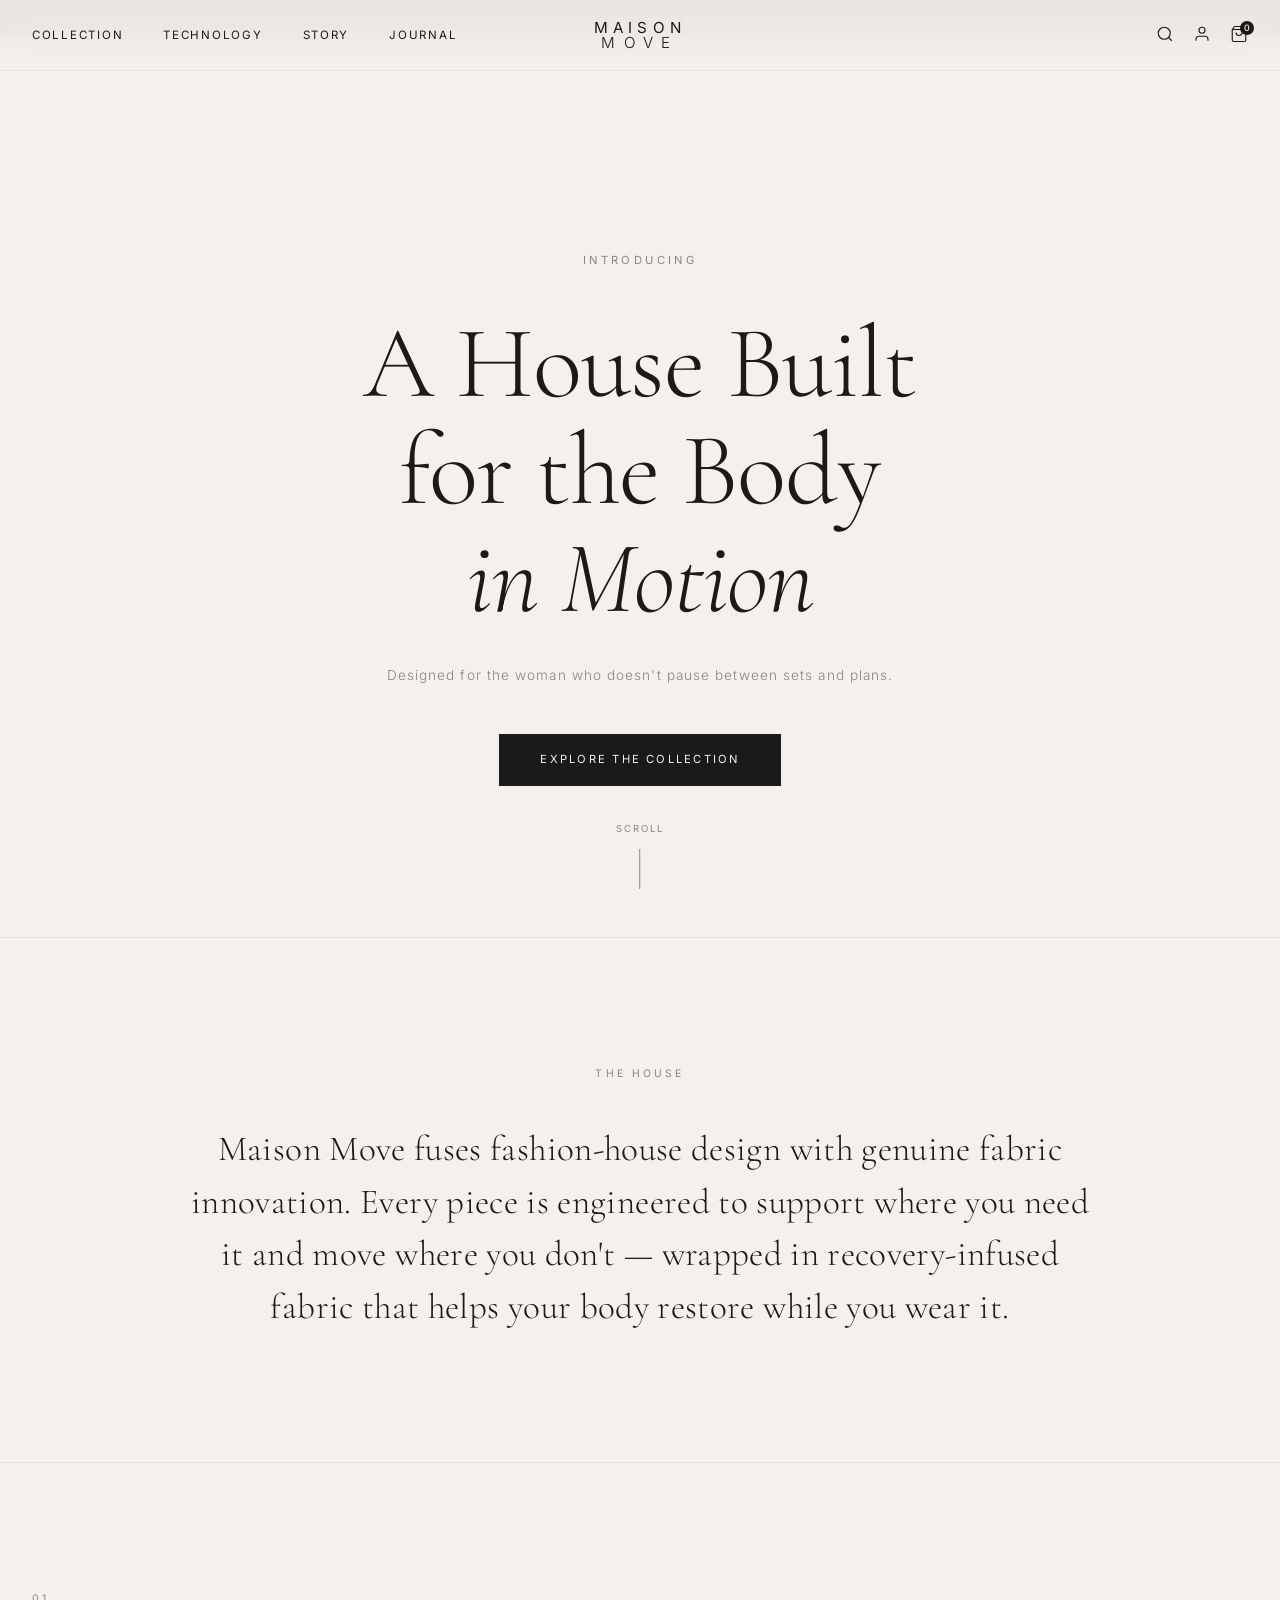
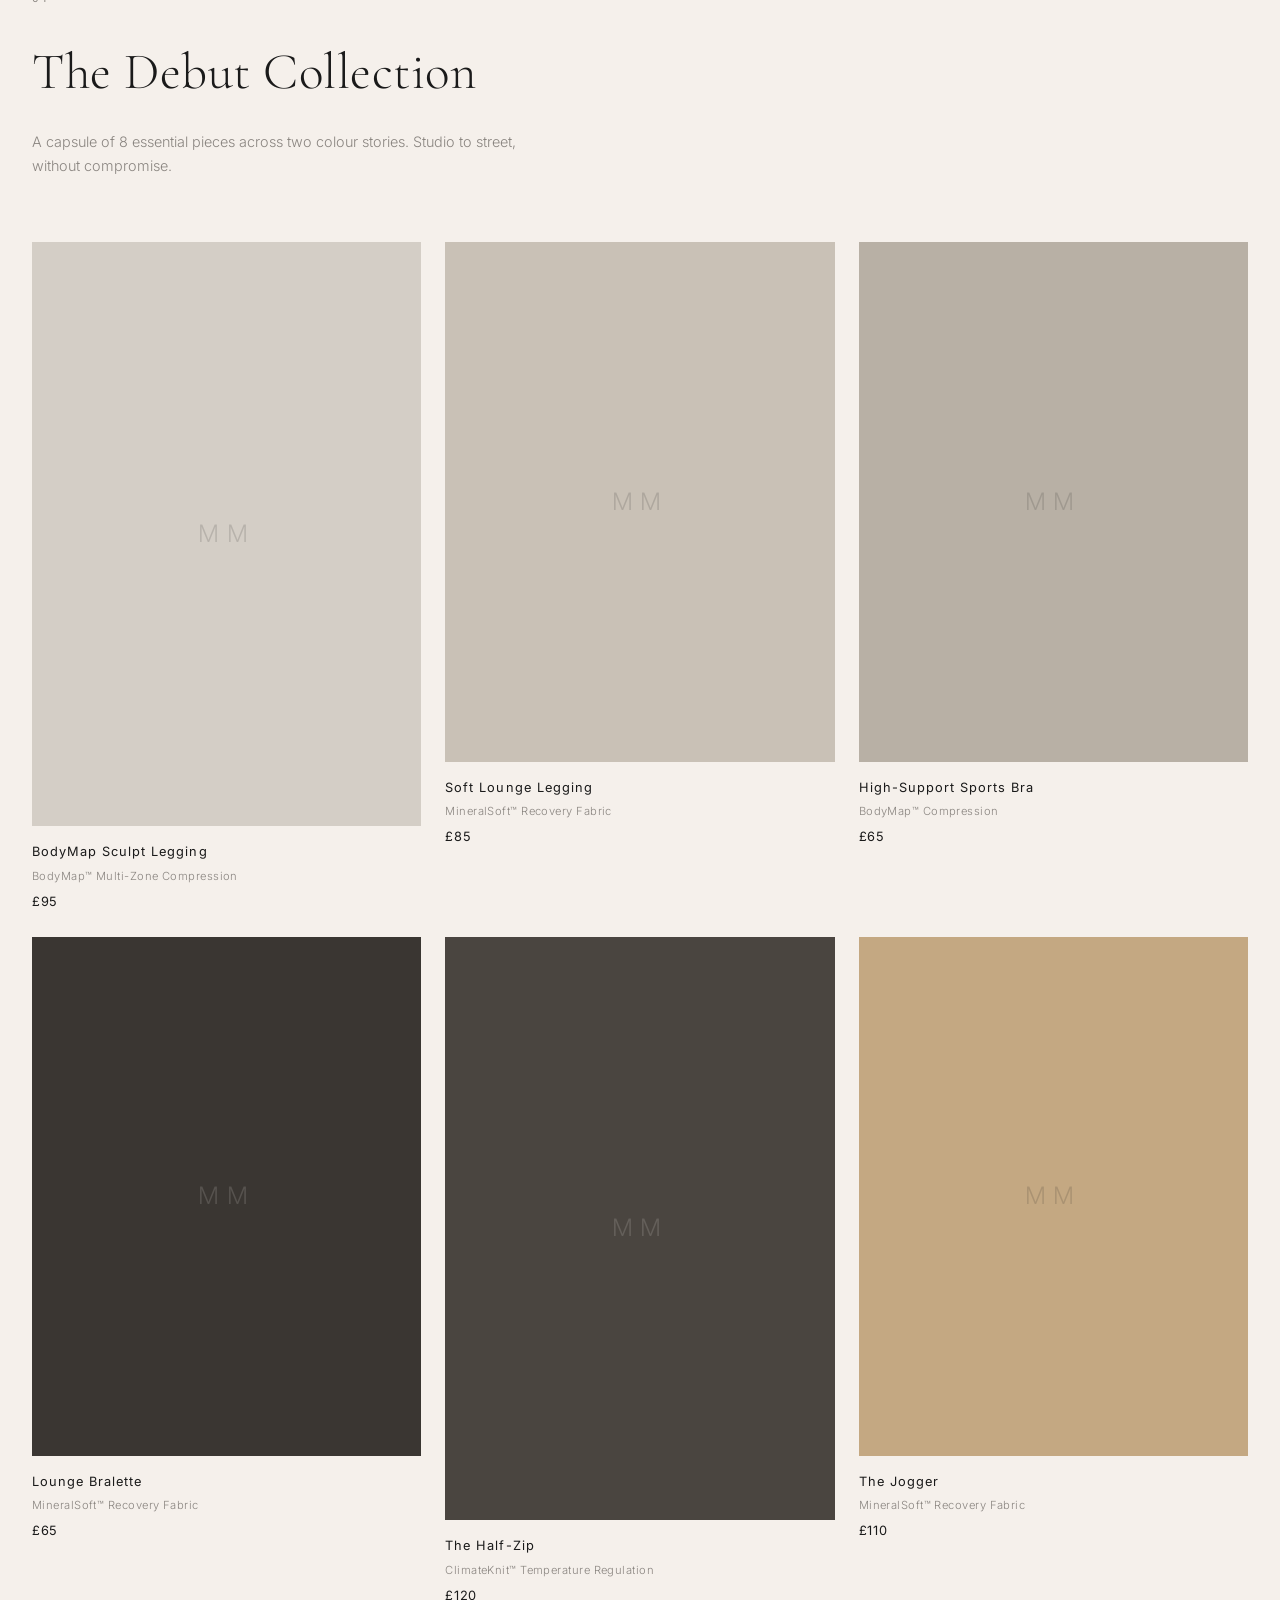
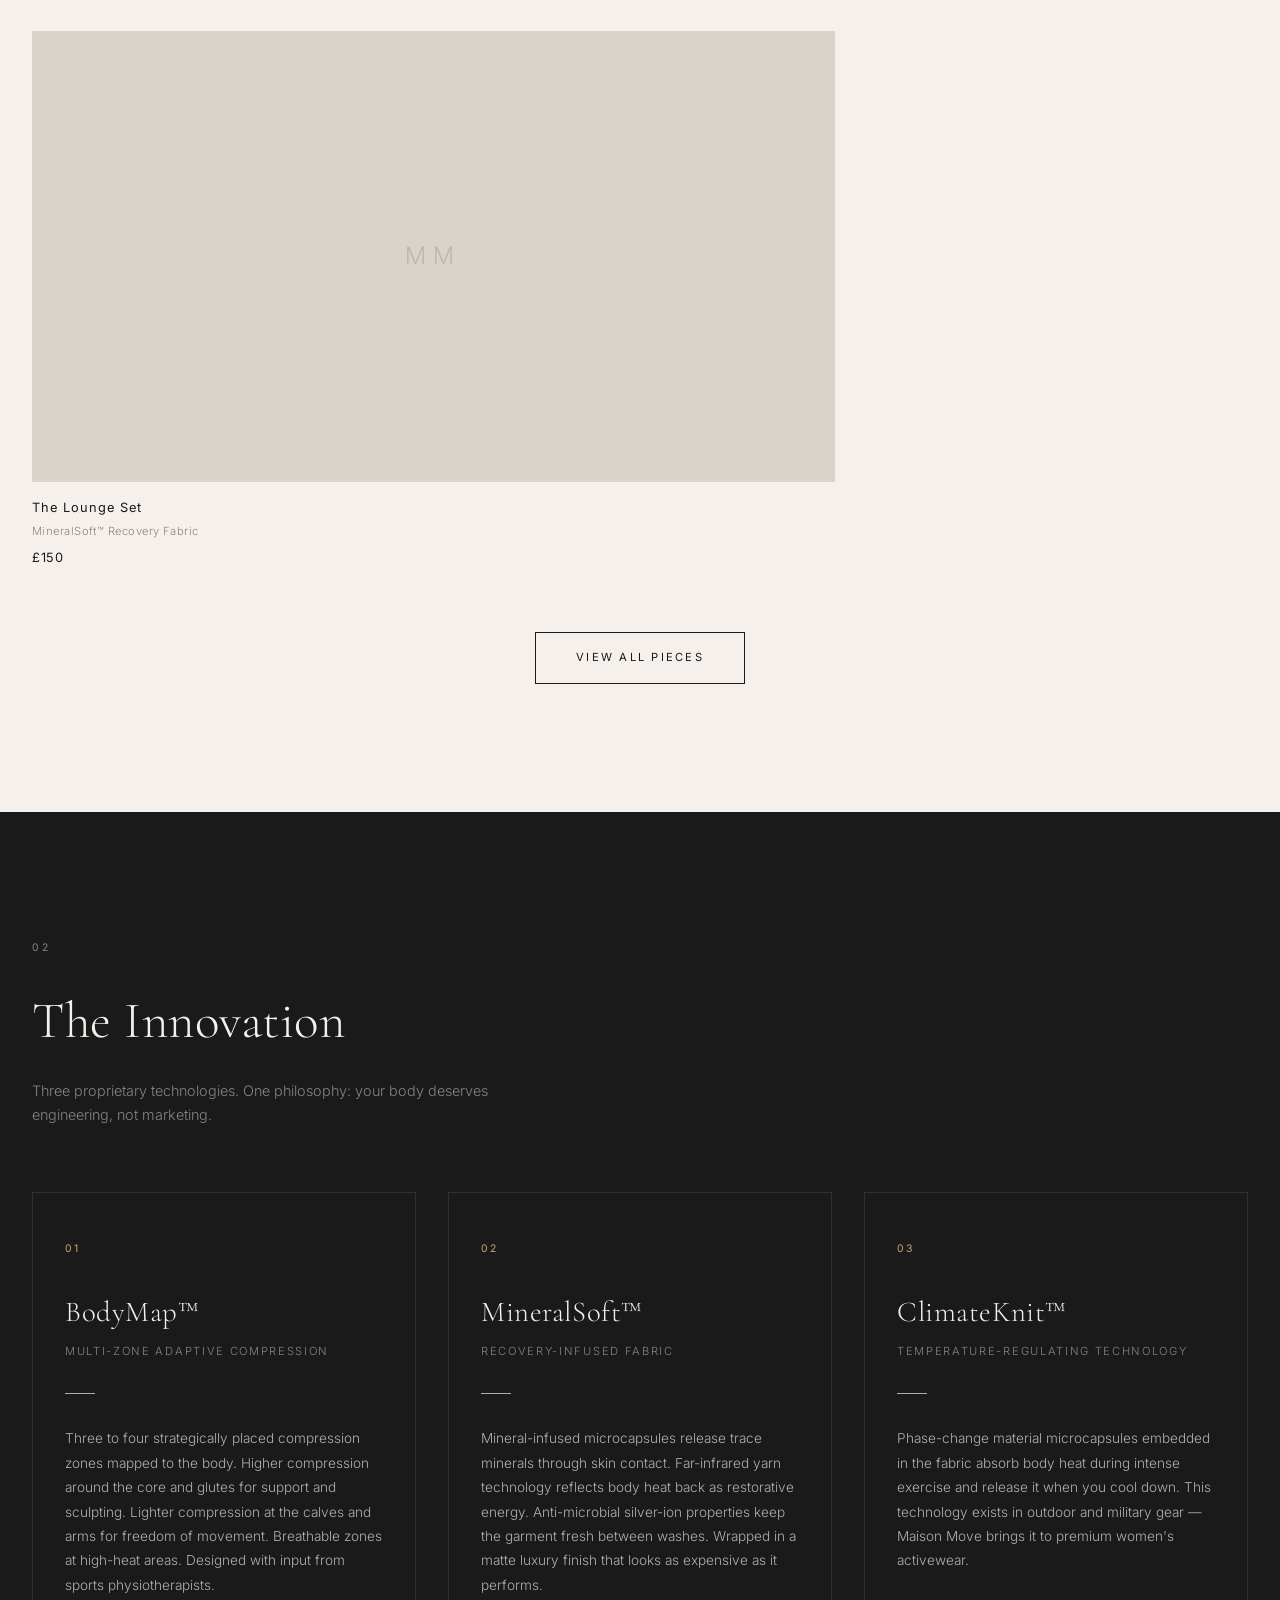
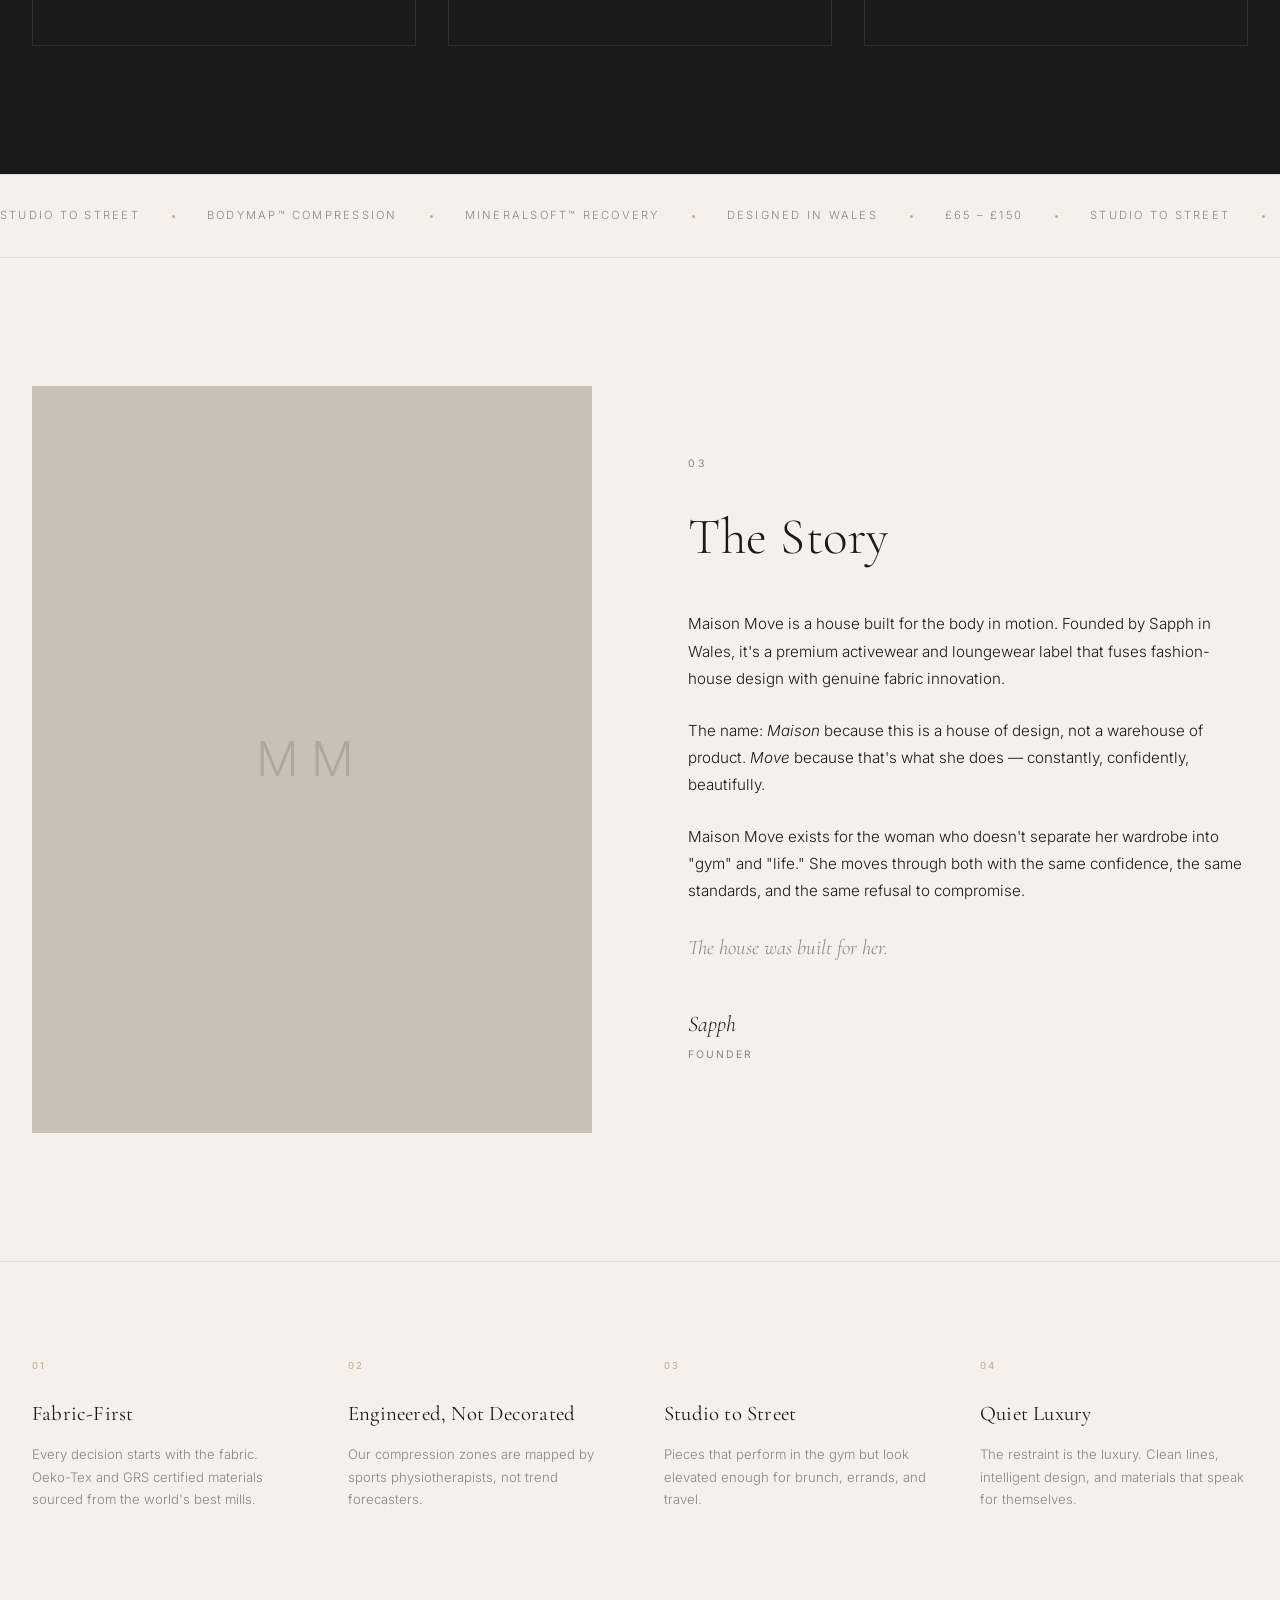
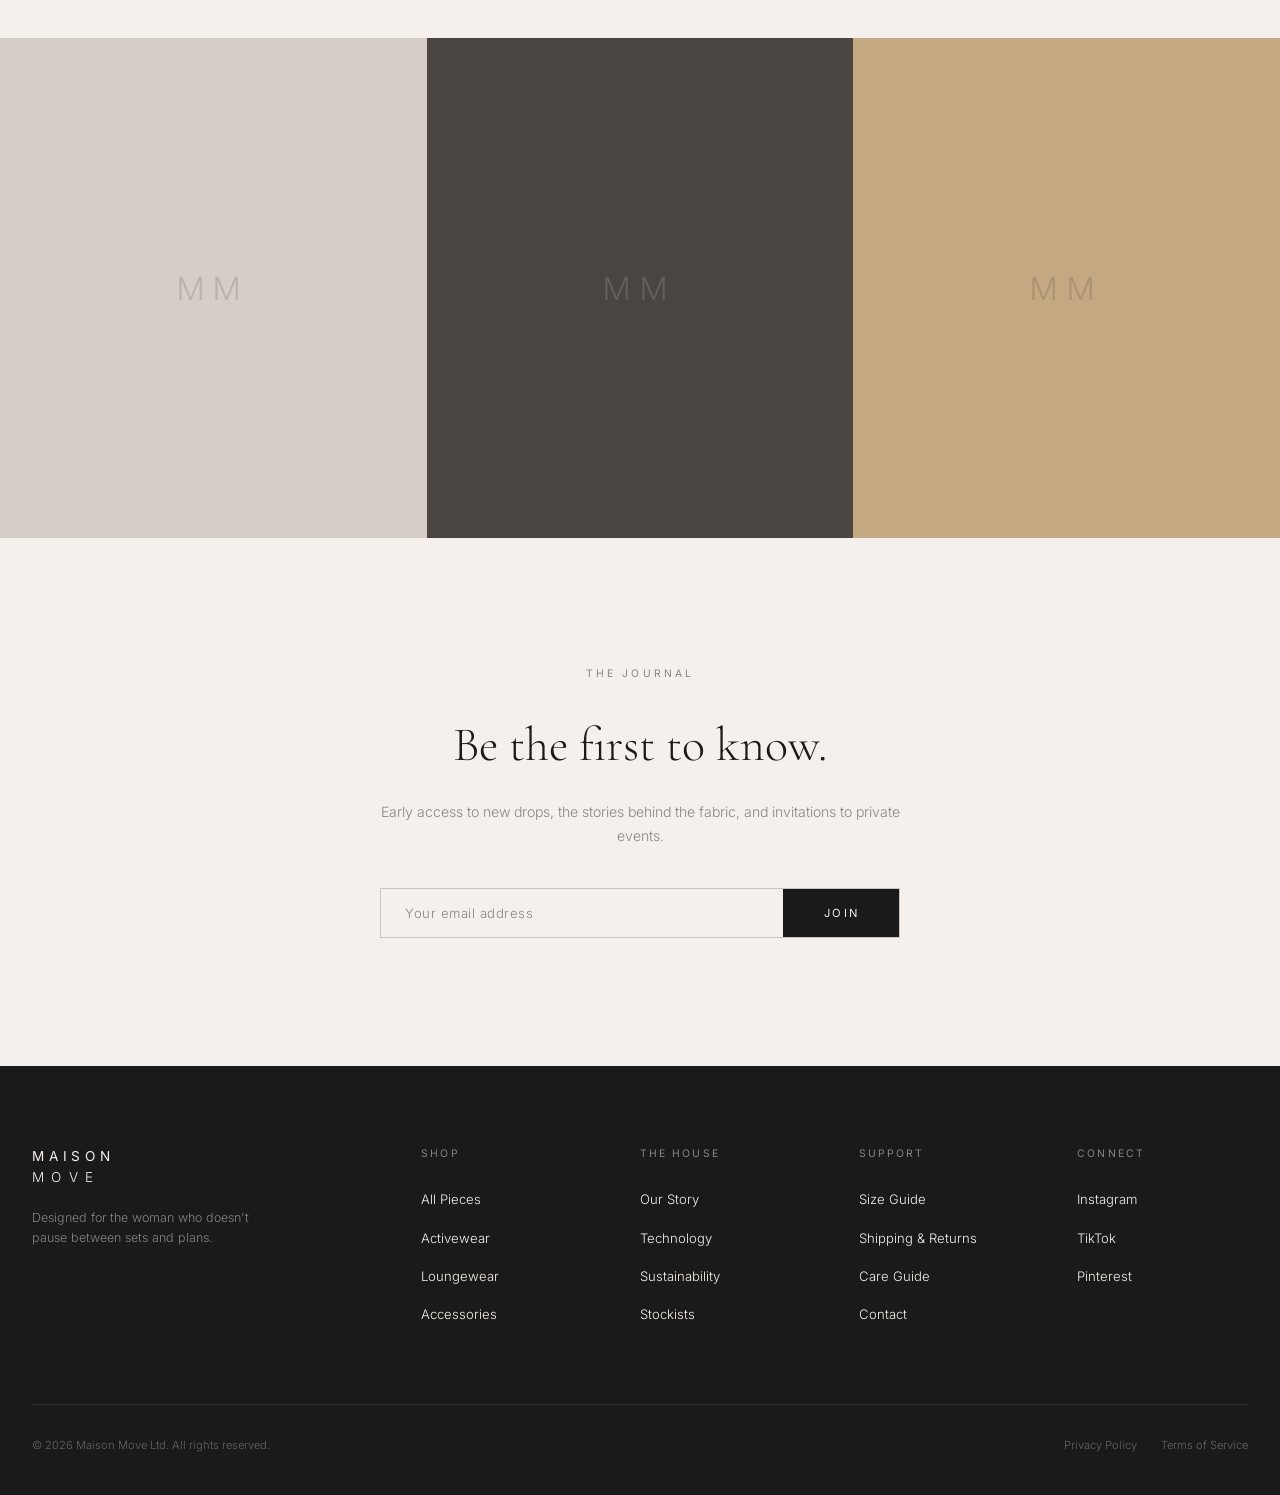
==== index.html @ c784c2b6 "Initial commit — Maison Move brand website Premium activewear brand site with old Céline aesthetic, " ====
<!DOCTYPE html>
<html lang="en">
<head>
  <meta charset="UTF-8">
  <meta name="viewport" content="width=device-width, initial-scale=1.0">
  <title>MAISON MOVE — A House Built for the Body in Motion</title>
  <meta name="description" content="Premium activewear and loungewear fusing fashion-house design with fabric innovation. BodyMap compression. MineralSoft recovery. Designed for the woman who doesn't pause between sets and plans.">
  <link rel="preconnect" href="https://fonts.googleapis.com">
  <link rel="preconnect" href="https://fonts.gstatic.com" crossorigin>
  <link href="https://fonts.googleapis.com/css2?family=Cormorant+Garamond:ital,wght@0,300;0,400;0,500;0,600;1,300;1,400&family=Inter:wght@300;400;500&display=swap" rel="stylesheet">
  <link rel="stylesheet" href="styles.css">
</head>
<body>

  <!-- Announcement Bar -->
  <div class="announcement-bar">
    <p>Complimentary shipping on orders over &pound;100</p>
  </div>

  <!-- Navigation -->
  <nav class="nav">
    <div class="nav-inner">
      <button class="nav-toggle" aria-label="Menu">
        <span></span>
        <span></span>
      </button>
      <a href="/" class="nav-logo">
        <span class="logo-maison">MAISON</span>
        <span class="logo-move">MOVE</span>
      </a>
      <div class="nav-links">
        <a href="#collection">Collection</a>
        <a href="#technology">Technology</a>
        <a href="#story">Story</a>
        <a href="#journal">Journal</a>
      </div>
      <div class="nav-actions">
        <button class="nav-action" aria-label="Search">
          <svg width="18" height="18" viewBox="0 0 24 24" fill="none" stroke="currentColor" stroke-width="1.5">
            <circle cx="11" cy="11" r="8"/><path d="m21 21-4.35-4.35"/>
          </svg>
        </button>
        <button class="nav-action" aria-label="Account">
          <svg width="18" height="18" viewBox="0 0 24 24" fill="none" stroke="currentColor" stroke-width="1.5">
            <path d="M20 21v-2a4 4 0 0 0-4-4H8a4 4 0 0 0-4 4v2"/><circle cx="12" cy="7" r="4"/>
          </svg>
        </button>
        <button class="nav-action cart-action" aria-label="Cart">
          <svg width="18" height="18" viewBox="0 0 24 24" fill="none" stroke="currentColor" stroke-width="1.5">
            <path d="M6 2 3 6v14a2 2 0 0 0 2 2h14a2 2 0 0 0 2-2V6l-3-4Z"/><path d="M3 6h18"/><path d="M16 10a4 4 0 0 1-8 0"/>
          </svg>
          <span class="cart-count">0</span>
        </button>
      </div>
    </div>
  </nav>

  <!-- Mobile Menu -->
  <div class="mobile-menu">
    <div class="mobile-menu-inner">
      <a href="#collection">Collection</a>
      <a href="#technology">Technology</a>
      <a href="#story">Story</a>
      <a href="#journal">Journal</a>
    </div>
  </div>

  <!-- Hero -->
  <section class="hero">
    <div class="hero-content">
      <div class="hero-eyebrow">Introducing</div>
      <h1 class="hero-title">
        <span>A House Built</span>
        <span>for the Body</span>
        <span><em>in Motion</em></span>
      </h1>
      <p class="hero-subtitle">Designed for the woman who doesn't pause between sets and plans.</p>
      <a href="#collection" class="btn btn-primary">Explore the Collection</a>
    </div>
    <div class="hero-scroll-indicator">
      <span>Scroll</span>
      <div class="scroll-line"></div>
    </div>
  </section>

  <!-- Brand Statement -->
  <section class="brand-statement">
    <div class="container">
      <div class="brand-statement-inner">
        <div class="brand-statement-label">The House</div>
        <p class="brand-statement-text">
          Maison Move fuses fashion-house design with genuine fabric innovation.
          Every piece is engineered to support where you need it and move where you don't &mdash;
          wrapped in recovery-infused fabric that helps your body restore while you wear it.
        </p>
      </div>
    </div>
  </section>

  <!-- Collection Grid -->
  <section class="collection" id="collection">
    <div class="container">
      <div class="section-header">
        <span class="section-label">01</span>
        <h2 class="section-title">The Debut Collection</h2>
        <p class="section-description">A capsule of 8 essential pieces across two colour stories. Studio to street, without compromise.</p>
      </div>
      <div class="collection-grid">
        <div class="collection-item collection-item-tall">
          <div class="collection-image" style="background-color: #d4cec6;">
            <div class="collection-placeholder">
              <span class="placeholder-mm">MM</span>
            </div>
          </div>
          <div class="collection-info">
            <h3>BodyMap Sculpt Legging</h3>
            <p class="collection-tech">BodyMap&trade; Multi-Zone Compression</p>
            <p class="collection-price">&pound;95</p>
          </div>
        </div>
        <div class="collection-item">
          <div class="collection-image" style="background-color: #c9c1b6;">
            <div class="collection-placeholder">
              <span class="placeholder-mm">MM</span>
            </div>
          </div>
          <div class="collection-info">
            <h3>Soft Lounge Legging</h3>
            <p class="collection-tech">MineralSoft&trade; Recovery Fabric</p>
            <p class="collection-price">&pound;85</p>
          </div>
        </div>
        <div class="collection-item">
          <div class="collection-image" style="background-color: #b8b0a5;">
            <div class="collection-placeholder">
              <span class="placeholder-mm">MM</span>
            </div>
          </div>
          <div class="collection-info">
            <h3>High-Support Sports Bra</h3>
            <p class="collection-tech">BodyMap&trade; Compression</p>
            <p class="collection-price">&pound;65</p>
          </div>
        </div>
        <div class="collection-item">
          <div class="collection-image" style="background-color: #3a3632;">
            <div class="collection-placeholder placeholder-light">
              <span class="placeholder-mm">MM</span>
            </div>
          </div>
          <div class="collection-info">
            <h3>Lounge Bralette</h3>
            <p class="collection-tech">MineralSoft&trade; Recovery Fabric</p>
            <p class="collection-price">&pound;65</p>
          </div>
        </div>
        <div class="collection-item collection-item-tall">
          <div class="collection-image" style="background-color: #4a4540;">
            <div class="collection-placeholder placeholder-light">
              <span class="placeholder-mm">MM</span>
            </div>
          </div>
          <div class="collection-info">
            <h3>The Half-Zip</h3>
            <p class="collection-tech">ClimateKnit&trade; Temperature Regulation</p>
            <p class="collection-price">&pound;120</p>
          </div>
        </div>
        <div class="collection-item">
          <div class="collection-image" style="background-color: #c4a882;">
            <div class="collection-placeholder">
              <span class="placeholder-mm">MM</span>
            </div>
          </div>
          <div class="collection-info">
            <h3>The Jogger</h3>
            <p class="collection-tech">MineralSoft&trade; Recovery Fabric</p>
            <p class="collection-price">&pound;110</p>
          </div>
        </div>
        <div class="collection-item collection-item-wide">
          <div class="collection-image" style="background-color: #d9d3cb;">
            <div class="collection-placeholder">
              <span class="placeholder-mm">MM</span>
            </div>
          </div>
          <div class="collection-info">
            <h3>The Lounge Set</h3>
            <p class="collection-tech">MineralSoft&trade; Recovery Fabric</p>
            <p class="collection-price">&pound;150</p>
          </div>
        </div>
      </div>
      <div class="collection-cta">
        <a href="#" class="btn btn-secondary">View All Pieces</a>
      </div>
    </div>
  </section>

  <!-- Technology -->
  <section class="technology" id="technology">
    <div class="container">
      <div class="section-header">
        <span class="section-label">02</span>
        <h2 class="section-title">The Innovation</h2>
        <p class="section-description">Three proprietary technologies. One philosophy: your body deserves engineering, not marketing.</p>
      </div>
      <div class="tech-grid">
        <div class="tech-card">
          <div class="tech-number">01</div>
          <h3 class="tech-name">BodyMap&trade;</h3>
          <p class="tech-subtitle">Multi-Zone Adaptive Compression</p>
          <div class="tech-divider"></div>
          <p class="tech-description">
            Three to four strategically placed compression zones mapped to the body.
            Higher compression around the core and glutes for support and sculpting.
            Lighter compression at the calves and arms for freedom of movement.
            Breathable zones at high-heat areas. Designed with input from sports physiotherapists.
          </p>
        </div>
        <div class="tech-card">
          <div class="tech-number">02</div>
          <h3 class="tech-name">MineralSoft&trade;</h3>
          <p class="tech-subtitle">Recovery-Infused Fabric</p>
          <div class="tech-divider"></div>
          <p class="tech-description">
            Mineral-infused microcapsules release trace minerals through skin contact.
            Far-infrared yarn technology reflects body heat back as restorative energy.
            Anti-microbial silver-ion properties keep the garment fresh between washes.
            Wrapped in a matte luxury finish that looks as expensive as it performs.
          </p>
        </div>
        <div class="tech-card">
          <div class="tech-number">03</div>
          <h3 class="tech-name">ClimateKnit&trade;</h3>
          <p class="tech-subtitle">Temperature-Regulating Technology</p>
          <div class="tech-divider"></div>
          <p class="tech-description">
            Phase-change material microcapsules embedded in the fabric absorb body heat
            during intense exercise and release it when you cool down. This technology
            exists in outdoor and military gear &mdash; Maison Move brings it to premium
            women's activewear.
          </p>
        </div>
      </div>
    </div>
  </section>

  <!-- Marquee -->
  <section class="marquee-section">
    <div class="marquee">
      <div class="marquee-track">
        <span>Studio to Street</span>
        <span class="marquee-dot"></span>
        <span>BodyMap&trade; Compression</span>
        <span class="marquee-dot"></span>
        <span>MineralSoft&trade; Recovery</span>
        <span class="marquee-dot"></span>
        <span>Designed in Wales</span>
        <span class="marquee-dot"></span>
        <span>&pound;65 &ndash; &pound;150</span>
        <span class="marquee-dot"></span>
        <span>Studio to Street</span>
        <span class="marquee-dot"></span>
        <span>BodyMap&trade; Compression</span>
        <span class="marquee-dot"></span>
        <span>MineralSoft&trade; Recovery</span>
        <span class="marquee-dot"></span>
        <span>Designed in Wales</span>
        <span class="marquee-dot"></span>
        <span>&pound;65 &ndash; &pound;150</span>
        <span class="marquee-dot"></span>
      </div>
    </div>
  </section>

  <!-- Story -->
  <section class="story" id="story">
    <div class="container">
      <div class="story-grid">
        <div class="story-image-col">
          <div class="story-image" style="background-color: #c9c1b6;">
            <div class="collection-placeholder">
              <span class="placeholder-mm" style="font-size: 3rem;">MM</span>
            </div>
          </div>
        </div>
        <div class="story-content-col">
          <span class="section-label">03</span>
          <h2 class="section-title">The Story</h2>
          <div class="story-text">
            <p>
              Maison Move is a house built for the body in motion. Founded by Sapph in Wales,
              it's a premium activewear and loungewear label that fuses fashion-house design
              with genuine fabric innovation.
            </p>
            <p>
              The name: <em>Maison</em> because this is a house of design, not a warehouse of product.
              <em>Move</em> because that's what she does &mdash; constantly, confidently, beautifully.
            </p>
            <p>
              Maison Move exists for the woman who doesn't separate her wardrobe into
              "gym" and "life." She moves through both with the same confidence, the same
              standards, and the same refusal to compromise.
            </p>
            <p>The house was built for her.</p>
          </div>
          <div class="story-signature">
            <span>Sapph</span>
            <span class="signature-title">Founder</span>
          </div>
        </div>
      </div>
    </div>
  </section>

  <!-- Values -->
  <section class="values">
    <div class="container">
      <div class="values-grid">
        <div class="value-item">
          <div class="value-number">01</div>
          <h3>Fabric-First</h3>
          <p>Every decision starts with the fabric. Oeko-Tex and GRS certified materials sourced from the world's best mills.</p>
        </div>
        <div class="value-item">
          <div class="value-number">02</div>
          <h3>Engineered, Not Decorated</h3>
          <p>Our compression zones are mapped by sports physiotherapists, not trend forecasters.</p>
        </div>
        <div class="value-item">
          <div class="value-number">03</div>
          <h3>Studio to Street</h3>
          <p>Pieces that perform in the gym but look elevated enough for brunch, errands, and travel.</p>
        </div>
        <div class="value-item">
          <div class="value-number">04</div>
          <h3>Quiet Luxury</h3>
          <p>The restraint is the luxury. Clean lines, intelligent design, and materials that speak for themselves.</p>
        </div>
      </div>
    </div>
  </section>

  <!-- Editorial Band -->
  <section class="editorial">
    <div class="editorial-grid">
      <div class="editorial-block" style="background-color: #d4cec6;">
        <div class="collection-placeholder">
          <span class="placeholder-mm" style="font-size: 2rem;">MM</span>
        </div>
      </div>
      <div class="editorial-block" style="background-color: #4a4540;">
        <div class="collection-placeholder placeholder-light">
          <span class="placeholder-mm" style="font-size: 2rem;">MM</span>
        </div>
      </div>
      <div class="editorial-block" style="background-color: #c4a882;">
        <div class="collection-placeholder">
          <span class="placeholder-mm" style="font-size: 2rem;">MM</span>
        </div>
      </div>
    </div>
  </section>

  <!-- Newsletter -->
  <section class="newsletter" id="journal">
    <div class="container">
      <div class="newsletter-inner">
        <span class="section-label">The Journal</span>
        <h2 class="newsletter-title">Be the first to know.</h2>
        <p class="newsletter-text">
          Early access to new drops, the stories behind the fabric, and invitations to private events.
        </p>
        <form class="newsletter-form" onsubmit="event.preventDefault(); this.querySelector('.newsletter-success').style.display='block'; this.querySelector('button').textContent='Subscribed';">
          <div class="newsletter-input-group">
            <input type="email" placeholder="Your email address" required>
            <button type="submit" class="btn btn-primary">Join</button>
          </div>
          <p class="newsletter-success">Welcome to the house.</p>
        </form>
      </div>
    </div>
  </section>

  <!-- Footer -->
  <footer class="footer">
    <div class="container">
      <div class="footer-grid">
        <div class="footer-col footer-brand">
          <div class="footer-logo">
            <span class="logo-maison">MAISON</span>
            <span class="logo-move">MOVE</span>
          </div>
          <p class="footer-tagline">Designed for the woman who doesn't<br>pause between sets and plans.</p>
        </div>
        <div class="footer-col">
          <h4>Shop</h4>
          <ul>
            <li><a href="#">All Pieces</a></li>
            <li><a href="#">Activewear</a></li>
            <li><a href="#">Loungewear</a></li>
            <li><a href="#">Accessories</a></li>
          </ul>
        </div>
        <div class="footer-col">
          <h4>The House</h4>
          <ul>
            <li><a href="#story">Our Story</a></li>
            <li><a href="#technology">Technology</a></li>
            <li><a href="#">Sustainability</a></li>
            <li><a href="#">Stockists</a></li>
          </ul>
        </div>
        <div class="footer-col">
          <h4>Support</h4>
          <ul>
            <li><a href="#">Size Guide</a></li>
            <li><a href="#">Shipping & Returns</a></li>
            <li><a href="#">Care Guide</a></li>
            <li><a href="#">Contact</a></li>
          </ul>
        </div>
        <div class="footer-col">
          <h4>Connect</h4>
          <ul>
            <li><a href="#">Instagram</a></li>
            <li><a href="#">TikTok</a></li>
            <li><a href="#">Pinterest</a></li>
          </ul>
        </div>
      </div>
      <div class="footer-bottom">
        <p>&copy; 2026 Maison Move Ltd. All rights reserved.</p>
        <div class="footer-legal">
          <a href="#">Privacy Policy</a>
          <a href="#">Terms of Service</a>
        </div>
      </div>
    </div>
  </footer>

  <script src="script.js"></script>
</body>
</html>
---- styles.css ----
/* ============================================
   MAISON MOVE — Stylesheet
   Aesthetic: Old Celine x Aesop x Odd Muse
   Palette: #F5F0EB / #1A1A1A / #C4A882
   ============================================ */

/* --- Reset & Base --- */
*, *::before, *::after {
  margin: 0;
  padding: 0;
  box-sizing: border-box;
}

:root {
  --cream: #F5F0EB;
  --black: #1A1A1A;
  --nude: #C4A882;
  --nude-light: #d4c9b8;
  --grey: #8a8580;
  --light-grey: #e8e3dd;
  --font-serif: 'Cormorant Garamond', 'Georgia', serif;
  --font-sans: 'Inter', 'Helvetica Neue', sans-serif;
}

html {
  scroll-behavior: smooth;
  font-size: 16px;
}

body {
  font-family: var(--font-sans);
  background-color: var(--cream);
  color: var(--black);
  line-height: 1.6;
  -webkit-font-smoothing: antialiased;
  -moz-osx-font-smoothing: grayscale;
  overflow-x: hidden;
}

a {
  color: inherit;
  text-decoration: none;
}

img {
  max-width: 100%;
  display: block;
}

button {
  cursor: pointer;
  border: none;
  background: none;
  font-family: inherit;
  color: inherit;
}

ul {
  list-style: none;
}

.container {
  max-width: 1280px;
  margin: 0 auto;
  padding: 0 2rem;
}

/* --- Announcement Bar --- */
.announcement-bar {
  background-color: var(--black);
  color: var(--cream);
  text-align: center;
  padding: 0.6rem 1rem;
  font-size: 0.7rem;
  letter-spacing: 0.2em;
  text-transform: uppercase;
  font-weight: 400;
}

/* --- Navigation --- */
.nav {
  position: fixed;
  top: 0;
  left: 0;
  right: 0;
  z-index: 100;
  background-color: rgba(245, 240, 235, 0.95);
  backdrop-filter: blur(20px);
  -webkit-backdrop-filter: blur(20px);
  border-bottom: 1px solid rgba(26, 26, 26, 0.06);
  transition: transform 0.4s ease, box-shadow 0.3s ease;
}

.nav-inner {
  max-width: 1400px;
  margin: 0 auto;
  padding: 0 2rem;
  display: flex;
  align-items: center;
  justify-content: space-between;
  height: 70px;
}

.nav-logo {
  display: flex;
  flex-direction: column;
  align-items: center;
  line-height: 1;
  position: absolute;
  left: 50%;
  transform: translateX(-50%);
}

.logo-maison {
  font-family: var(--font-sans);
  font-size: 0.95rem;
  font-weight: 400;
  letter-spacing: 0.35em;
  color: var(--black);
}

.logo-move {
  font-family: var(--font-sans);
  font-size: 0.95rem;
  font-weight: 300;
  letter-spacing: 0.55em;
  color: var(--black);
}

.nav-links {
  display: flex;
  gap: 2.5rem;
}

.nav-links a {
  font-size: 0.72rem;
  letter-spacing: 0.15em;
  text-transform: uppercase;
  font-weight: 400;
  transition: opacity 0.3s ease;
}

.nav-links a:hover {
  opacity: 0.5;
}

.nav-actions {
  display: flex;
  gap: 1.2rem;
  align-items: center;
}

.nav-action {
  transition: opacity 0.3s ease;
}

.nav-action:hover {
  opacity: 0.5;
}

.cart-action {
  position: relative;
}

.cart-count {
  position: absolute;
  top: -4px;
  right: -6px;
  background: var(--black);
  color: var(--cream);
  font-size: 0.55rem;
  width: 14px;
  height: 14px;
  border-radius: 50%;
  display: flex;
  align-items: center;
  justify-content: center;
  font-weight: 500;
}

.nav-toggle {
  display: none;
  flex-direction: column;
  gap: 5px;
  padding: 4px;
  z-index: 101;
}

.nav-toggle span {
  width: 20px;
  height: 1px;
  background: var(--black);
  transition: all 0.3s ease;
}

/* --- Mobile Menu --- */
.mobile-menu {
  position: fixed;
  top: 0;
  left: 0;
  right: 0;
  bottom: 0;
  background: var(--cream);
  z-index: 99;
  display: flex;
  align-items: center;
  justify-content: center;
  opacity: 0;
  pointer-events: none;
  transition: opacity 0.4s ease;
}

.mobile-menu.active {
  opacity: 1;
  pointer-events: all;
}

.mobile-menu-inner {
  display: flex;
  flex-direction: column;
  align-items: center;
  gap: 2rem;
}

.mobile-menu-inner a {
  font-family: var(--font-serif);
  font-size: 2rem;
  font-weight: 300;
  letter-spacing: 0.05em;
  transition: opacity 0.3s ease;
}

.mobile-menu-inner a:hover {
  opacity: 0.5;
}

/* --- Hero --- */
.hero {
  min-height: 100vh;
  display: flex;
  align-items: center;
  justify-content: center;
  text-align: center;
  position: relative;
  padding: 8rem 2rem 4rem;
  background-color: var(--cream);
}

.hero-content {
  max-width: 800px;
}

.hero-eyebrow {
  font-size: 0.7rem;
  letter-spacing: 0.3em;
  text-transform: uppercase;
  font-weight: 400;
  margin-bottom: 2.5rem;
  color: var(--grey);
}

.hero-title {
  font-family: var(--font-serif);
  font-size: clamp(3rem, 8vw, 6.5rem);
  font-weight: 300;
  line-height: 1.05;
  letter-spacing: -0.01em;
  margin-bottom: 2rem;
}

.hero-title span {
  display: block;
}

.hero-title em {
  font-style: italic;
  font-weight: 300;
}

.hero-subtitle {
  font-size: 0.85rem;
  letter-spacing: 0.08em;
  color: var(--grey);
  margin-bottom: 3rem;
  font-weight: 300;
}

.hero-scroll-indicator {
  position: absolute;
  bottom: 3rem;
  left: 50%;
  transform: translateX(-50%);
  display: flex;
  flex-direction: column;
  align-items: center;
  gap: 0.8rem;
}

.hero-scroll-indicator span {
  font-size: 0.6rem;
  letter-spacing: 0.2em;
  text-transform: uppercase;
  color: var(--grey);
}

.scroll-line {
  width: 1px;
  height: 40px;
  background: var(--grey);
  animation: scrollPulse 2s ease-in-out infinite;
}

@keyframes scrollPulse {
  0%, 100% { opacity: 0.3; transform: scaleY(0.5); }
  50% { opacity: 1; transform: scaleY(1); }
}

/* --- Buttons --- */
.btn {
  display: inline-block;
  font-size: 0.7rem;
  letter-spacing: 0.2em;
  text-transform: uppercase;
  font-weight: 400;
  padding: 1rem 2.5rem;
  transition: all 0.4s ease;
  cursor: pointer;
  font-family: var(--font-sans);
}

.btn-primary {
  background: var(--black);
  color: var(--cream);
  border: 1px solid var(--black);
}

.btn-primary:hover {
  background: transparent;
  color: var(--black);
}

.btn-secondary {
  background: transparent;
  color: var(--black);
  border: 1px solid var(--black);
}

.btn-secondary:hover {
  background: var(--black);
  color: var(--cream);
}

/* --- Brand Statement --- */
.brand-statement {
  padding: 8rem 0;
  border-top: 1px solid rgba(26, 26, 26, 0.08);
  border-bottom: 1px solid rgba(26, 26, 26, 0.08);
}

.brand-statement-inner {
  max-width: 900px;
  margin: 0 auto;
  text-align: center;
}

.brand-statement-label {
  font-size: 0.65rem;
  letter-spacing: 0.3em;
  text-transform: uppercase;
  color: var(--grey);
  margin-bottom: 2.5rem;
}

.brand-statement-text {
  font-family: var(--font-serif);
  font-size: clamp(1.5rem, 3vw, 2.2rem);
  font-weight: 300;
  line-height: 1.5;
  letter-spacing: 0.01em;
}

/* --- Section Headers --- */
.section-header {
  margin-bottom: 4rem;
}

.section-label {
  display: block;
  font-size: 0.65rem;
  letter-spacing: 0.3em;
  text-transform: uppercase;
  color: var(--grey);
  margin-bottom: 1.5rem;
}

.section-title {
  font-family: var(--font-serif);
  font-size: clamp(2rem, 4vw, 3.2rem);
  font-weight: 300;
  letter-spacing: 0.01em;
  margin-bottom: 1rem;
}

.section-description {
  font-size: 0.9rem;
  color: var(--grey);
  font-weight: 300;
  max-width: 500px;
  line-height: 1.7;
}

/* --- Collection --- */
.collection {
  padding: 8rem 0;
}

.collection-grid {
  display: grid;
  grid-template-columns: repeat(3, 1fr);
  gap: 1.5rem;
}

.collection-item {
  cursor: pointer;
}

.collection-item:hover .collection-image {
  transform: scale(1.02);
}

.collection-item:hover .collection-placeholder .placeholder-mm {
  opacity: 0.6;
}

.collection-image {
  aspect-ratio: 3/4;
  overflow: hidden;
  margin-bottom: 1rem;
  transition: transform 0.6s ease;
  position: relative;
}

.collection-item-tall .collection-image {
  aspect-ratio: 2/3;
}

.collection-item-wide {
  grid-column: span 2;
}

.collection-item-wide .collection-image {
  aspect-ratio: 16/9;
}

.collection-placeholder {
  width: 100%;
  height: 100%;
  display: flex;
  align-items: center;
  justify-content: center;
}

.placeholder-mm {
  font-family: var(--font-sans);
  font-size: 1.5rem;
  font-weight: 300;
  letter-spacing: 0.3em;
  color: var(--black);
  opacity: 0.15;
  transition: opacity 0.4s ease;
}

.placeholder-light .placeholder-mm {
  color: var(--cream);
}

.collection-info h3 {
  font-family: var(--font-sans);
  font-size: 0.8rem;
  font-weight: 400;
  letter-spacing: 0.08em;
  margin-bottom: 0.3rem;
}

.collection-tech {
  font-size: 0.7rem;
  color: var(--grey);
  font-weight: 300;
  letter-spacing: 0.04em;
  margin-bottom: 0.4rem;
}

.collection-price {
  font-size: 0.8rem;
  font-weight: 400;
  letter-spacing: 0.05em;
}

.collection-cta {
  text-align: center;
  margin-top: 4rem;
}

/* --- Technology --- */
.technology {
  padding: 8rem 0;
  background-color: var(--black);
  color: var(--cream);
}

.technology .section-label,
.technology .section-description {
  color: rgba(245, 240, 235, 0.5);
}

.tech-grid {
  display: grid;
  grid-template-columns: repeat(3, 1fr);
  gap: 2rem;
}

.tech-card {
  padding: 3rem 2rem;
  border: 1px solid rgba(245, 240, 235, 0.1);
  transition: border-color 0.4s ease;
}

.tech-card:hover {
  border-color: rgba(245, 240, 235, 0.3);
}

.tech-number {
  font-size: 0.65rem;
  letter-spacing: 0.2em;
  color: var(--nude);
  margin-bottom: 2rem;
}

.tech-name {
  font-family: var(--font-serif);
  font-size: 1.8rem;
  font-weight: 300;
  letter-spacing: 0.02em;
  margin-bottom: 0.5rem;
}

.tech-subtitle {
  font-size: 0.7rem;
  letter-spacing: 0.15em;
  text-transform: uppercase;
  color: rgba(245, 240, 235, 0.5);
  font-weight: 300;
}

.tech-divider {
  width: 30px;
  height: 1px;
  background: var(--nude);
  margin: 2rem 0;
}

.tech-description {
  font-size: 0.85rem;
  line-height: 1.8;
  color: rgba(245, 240, 235, 0.7);
  font-weight: 300;
}

/* --- Marquee --- */
.marquee-section {
  padding: 2rem 0;
  border-top: 1px solid rgba(26, 26, 26, 0.08);
  border-bottom: 1px solid rgba(26, 26, 26, 0.08);
  overflow: hidden;
}

.marquee-track {
  display: flex;
  align-items: center;
  gap: 2rem;
  animation: marqueeScroll 25s linear infinite;
  white-space: nowrap;
  width: max-content;
}

.marquee-track span {
  font-size: 0.7rem;
  letter-spacing: 0.2em;
  text-transform: uppercase;
  font-weight: 300;
  color: var(--grey);
}

.marquee-dot {
  width: 3px;
  height: 3px;
  background: var(--nude);
  border-radius: 50%;
  display: inline-block;
  flex-shrink: 0;
}

@keyframes marqueeScroll {
  0% { transform: translateX(0); }
  100% { transform: translateX(-50%); }
}

/* --- Story --- */
.story {
  padding: 8rem 0;
}

.story-grid {
  display: grid;
  grid-template-columns: 1fr 1fr;
  gap: 6rem;
  align-items: center;
}

.story-image {
  aspect-ratio: 3/4;
  display: flex;
  align-items: center;
  justify-content: center;
}

.story-content-col .section-title {
  margin-bottom: 2rem;
}

.story-text p {
  font-size: 0.95rem;
  line-height: 1.8;
  font-weight: 300;
  margin-bottom: 1.5rem;
  color: var(--black);
}

.story-text p:last-child {
  font-family: var(--font-serif);
  font-size: 1.3rem;
  font-style: italic;
  font-weight: 300;
  color: var(--grey);
}

.story-signature {
  margin-top: 2.5rem;
  display: flex;
  flex-direction: column;
  gap: 0.3rem;
}

.story-signature span:first-child {
  font-family: var(--font-serif);
  font-size: 1.4rem;
  font-style: italic;
  font-weight: 300;
}

.signature-title {
  font-size: 0.65rem;
  letter-spacing: 0.2em;
  text-transform: uppercase;
  color: var(--grey);
}

/* --- Values --- */
.values {
  padding: 6rem 0 8rem;
  border-top: 1px solid rgba(26, 26, 26, 0.08);
}

.values-grid {
  display: grid;
  grid-template-columns: repeat(4, 1fr);
  gap: 3rem;
}

.value-number {
  font-size: 0.6rem;
  letter-spacing: 0.2em;
  color: var(--nude);
  margin-bottom: 1.5rem;
}

.value-item h3 {
  font-family: var(--font-serif);
  font-size: 1.3rem;
  font-weight: 400;
  margin-bottom: 0.8rem;
  letter-spacing: 0.01em;
}

.value-item p {
  font-size: 0.82rem;
  line-height: 1.7;
  color: var(--grey);
  font-weight: 300;
}

/* --- Editorial --- */
.editorial {
  padding: 0;
}

.editorial-grid {
  display: grid;
  grid-template-columns: 1fr 1fr 1fr;
  min-height: 500px;
}

.editorial-block {
  display: flex;
  align-items: center;
  justify-content: center;
}

/* --- Newsletter --- */
.newsletter {
  padding: 8rem 0;
  text-align: center;
}

.newsletter-inner {
  max-width: 520px;
  margin: 0 auto;
}

.newsletter-title {
  font-family: var(--font-serif);
  font-size: clamp(2rem, 4vw, 3rem);
  font-weight: 300;
  margin-bottom: 1rem;
  margin-top: 1.5rem;
}

.newsletter-text {
  font-size: 0.88rem;
  color: var(--grey);
  font-weight: 300;
  line-height: 1.7;
  margin-bottom: 2.5rem;
}

.newsletter-form {
  position: relative;
}

.newsletter-input-group {
  display: flex;
  border: 1px solid rgba(26, 26, 26, 0.2);
  overflow: hidden;
}

.newsletter-input-group input {
  flex: 1;
  border: none;
  padding: 1rem 1.5rem;
  font-family: var(--font-sans);
  font-size: 0.82rem;
  background: transparent;
  color: var(--black);
  letter-spacing: 0.04em;
  outline: none;
}

.newsletter-input-group input::placeholder {
  color: var(--grey);
  font-weight: 300;
}

.newsletter-input-group button {
  border: none;
  border-left: 1px solid rgba(26, 26, 26, 0.2);
}

.newsletter-success {
  display: none;
  margin-top: 1rem;
  font-size: 0.75rem;
  letter-spacing: 0.15em;
  text-transform: uppercase;
  color: var(--nude);
}

/* --- Footer --- */
.footer {
  background: var(--black);
  color: var(--cream);
  padding: 5rem 0 2.5rem;
}

.footer-grid {
  display: grid;
  grid-template-columns: 2fr 1fr 1fr 1fr 1fr;
  gap: 3rem;
  margin-bottom: 4rem;
}

.footer-logo {
  display: flex;
  flex-direction: column;
  margin-bottom: 1.2rem;
}

.footer-logo .logo-maison,
.footer-logo .logo-move {
  color: var(--cream);
  font-size: 0.85rem;
}

.footer-tagline {
  font-size: 0.78rem;
  color: rgba(245, 240, 235, 0.5);
  font-weight: 300;
  line-height: 1.6;
}

.footer-col h4 {
  font-size: 0.65rem;
  letter-spacing: 0.2em;
  text-transform: uppercase;
  font-weight: 400;
  margin-bottom: 1.5rem;
  color: rgba(245, 240, 235, 0.5);
}

.footer-col ul li {
  margin-bottom: 0.8rem;
}

.footer-col ul a {
  font-size: 0.82rem;
  font-weight: 300;
  transition: opacity 0.3s ease;
}

.footer-col ul a:hover {
  opacity: 0.5;
}

.footer-bottom {
  border-top: 1px solid rgba(245, 240, 235, 0.1);
  padding-top: 2rem;
  display: flex;
  justify-content: space-between;
  align-items: center;
}

.footer-bottom p {
  font-size: 0.7rem;
  color: rgba(245, 240, 235, 0.35);
  font-weight: 300;
}

.footer-legal {
  display: flex;
  gap: 1.5rem;
}

.footer-legal a {
  font-size: 0.7rem;
  color: rgba(245, 240, 235, 0.35);
  font-weight: 300;
  transition: opacity 0.3s ease;
}

.footer-legal a:hover {
  opacity: 0.7;
}

/* --- Animations --- */
.fade-in {
  opacity: 0;
  transform: translateY(30px);
  transition: opacity 0.8s ease, transform 0.8s ease;
}

.fade-in.visible {
  opacity: 1;
  transform: translateY(0);
}

/* --- Responsive --- */
@media (max-width: 1024px) {
  .tech-grid {
    grid-template-columns: 1fr;
    gap: 1.5rem;
  }

  .values-grid {
    grid-template-columns: repeat(2, 1fr);
    gap: 2.5rem;
  }

  .footer-grid {
    grid-template-columns: 1fr 1fr 1fr;
    gap: 2rem;
  }

  .footer-brand {
    grid-column: span 3;
    margin-bottom: 1rem;
  }
}

@media (max-width: 768px) {
  .nav-links {
    display: none;
  }

  .nav-toggle {
    display: flex;
  }

  .nav-toggle.active span:first-child {
    transform: rotate(45deg) translate(2px, 2px);
  }

  .nav-toggle.active span:last-child {
    transform: rotate(-45deg) translate(2px, -2px);
  }

  .hero {
    padding: 10rem 1.5rem 4rem;
  }

  .hero-title {
    font-size: clamp(2.5rem, 10vw, 4rem);
  }

  .collection-grid {
    grid-template-columns: repeat(2, 1fr);
    gap: 1rem;
  }

  .collection-item-wide {
    grid-column: span 2;
  }

  .story-grid {
    grid-template-columns: 1fr;
    gap: 3rem;
  }

  .editorial-grid {
    grid-template-columns: 1fr;
    min-height: auto;
  }

  .editorial-block {
    min-height: 300px;
  }

  .values-grid {
    grid-template-columns: 1fr;
    gap: 2rem;
  }

  .footer-grid {
    grid-template-columns: 1fr 1fr;
    gap: 2rem;
  }

  .footer-brand {
    grid-column: span 2;
  }

  .footer-bottom {
    flex-direction: column;
    gap: 1rem;
    text-align: center;
  }

  .container {
    padding: 0 1.5rem;
  }

  .brand-statement {
    padding: 5rem 0;
  }

  .collection,
  .technology,
  .story,
  .newsletter {
    padding: 5rem 0;
  }
}

@media (max-width: 480px) {
  .collection-grid {
    grid-template-columns: 1fr;
  }

  .collection-item-wide {
    grid-column: span 1;
  }

  .collection-item-wide .collection-image {
    aspect-ratio: 3/4;
  }

  .newsletter-input-group {
    flex-direction: column;
  }

  .newsletter-input-group button {
    border-left: none;
    border-top: 1px solid rgba(26, 26, 26, 0.2);
  }

  .footer-grid {
    grid-template-columns: 1fr;
  }

  .footer-brand {
    grid-column: span 1;
  }
}
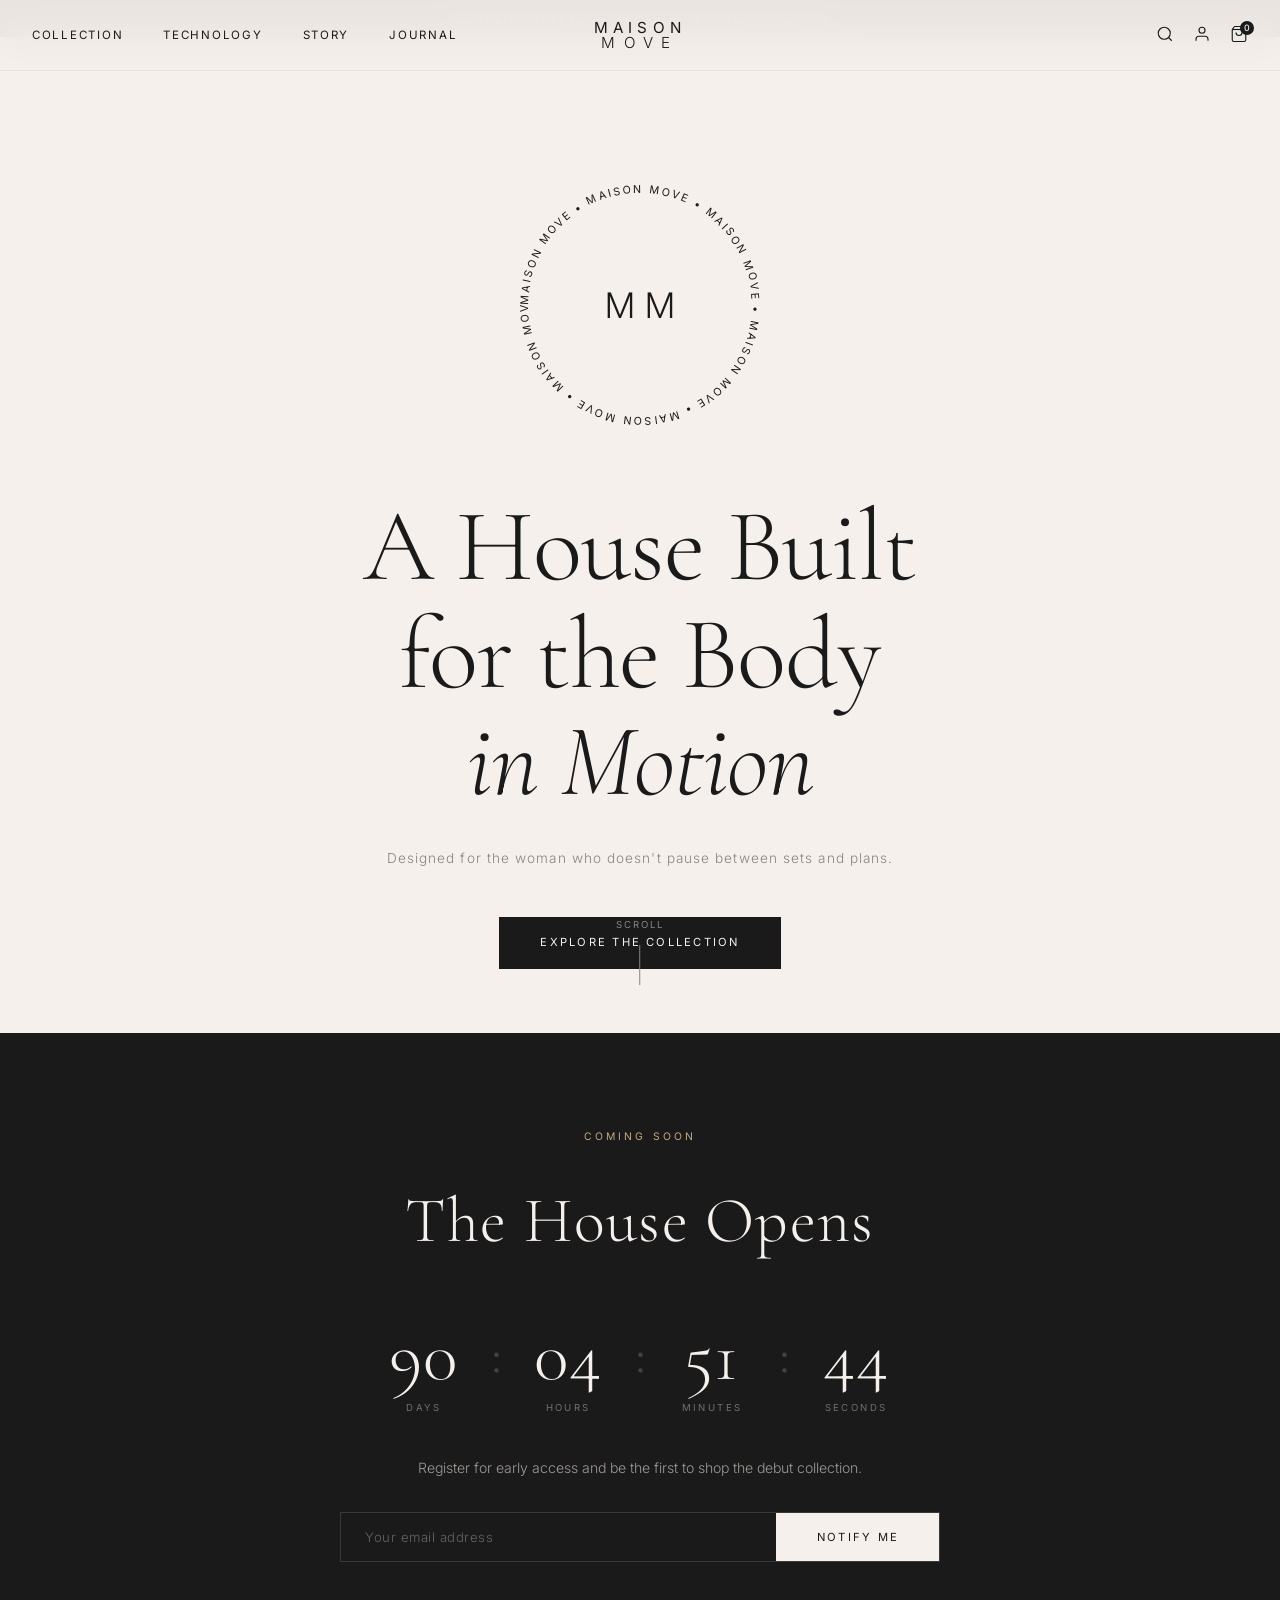
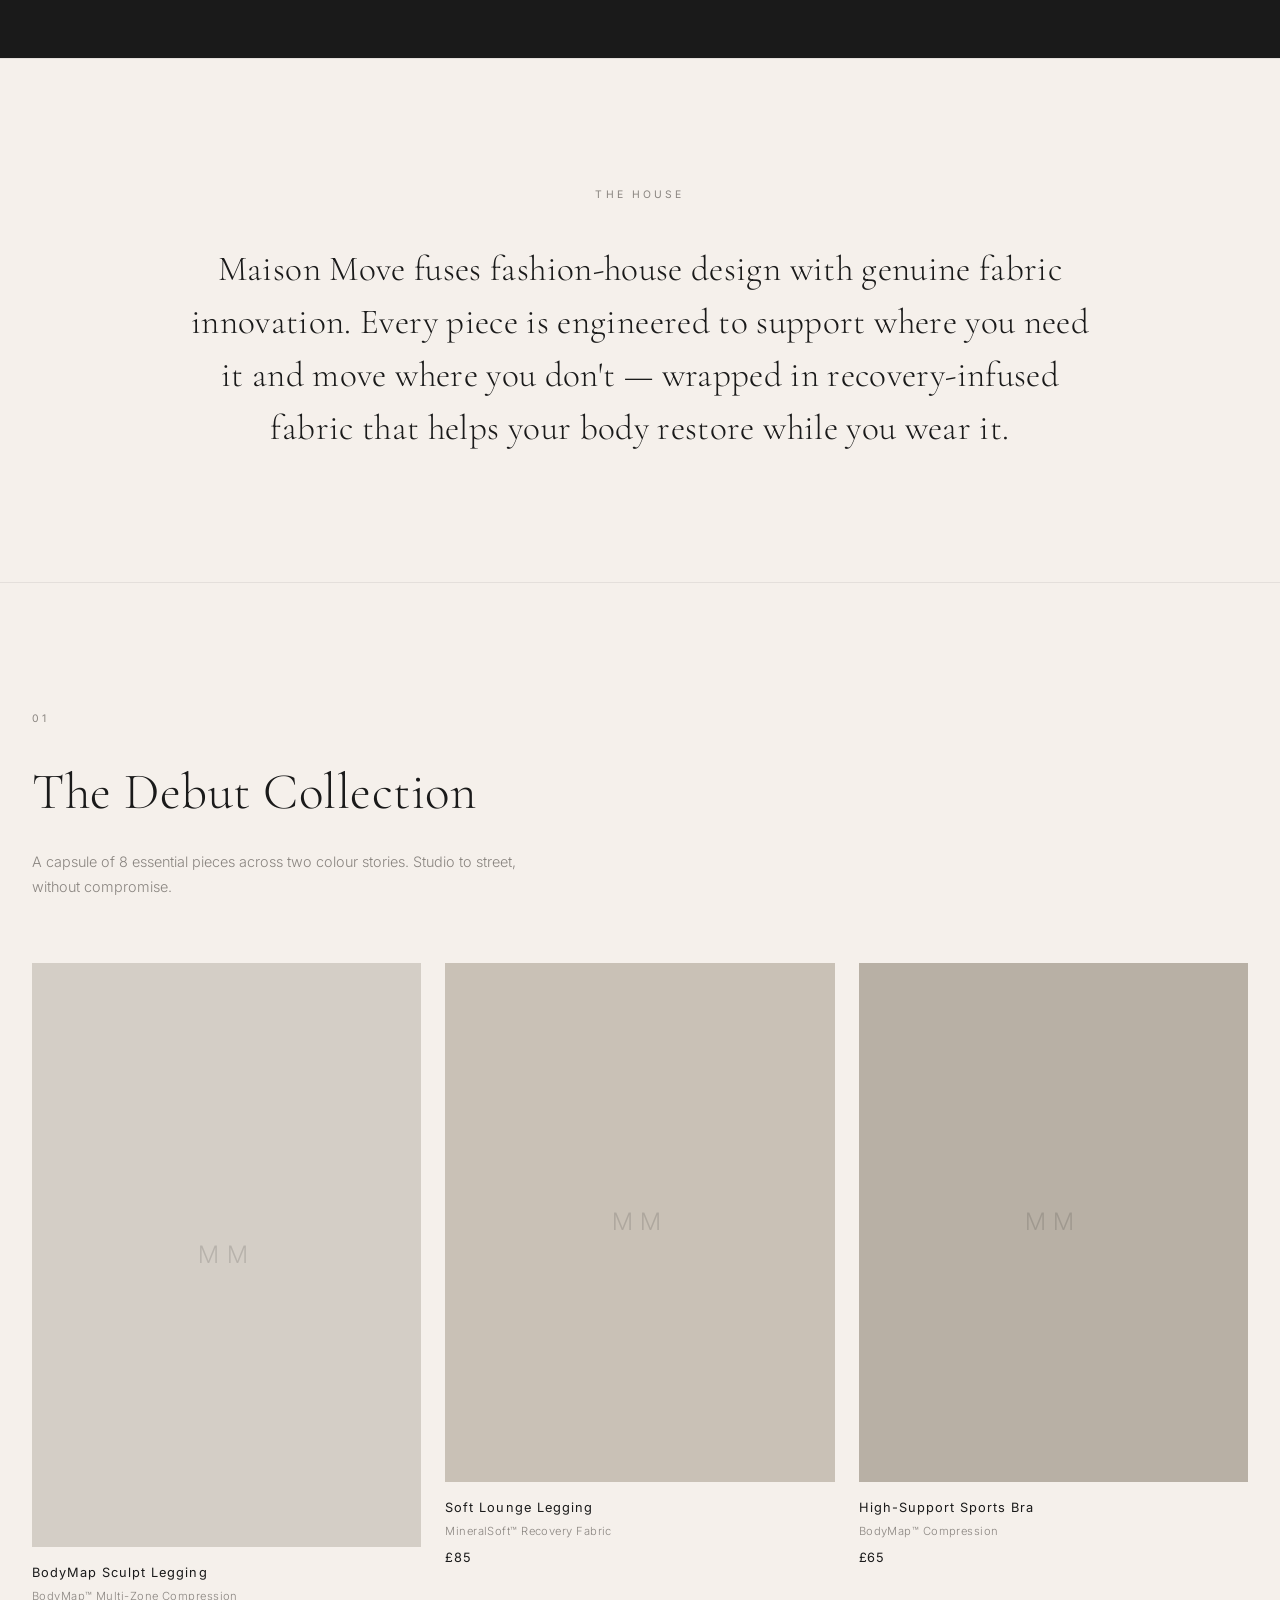
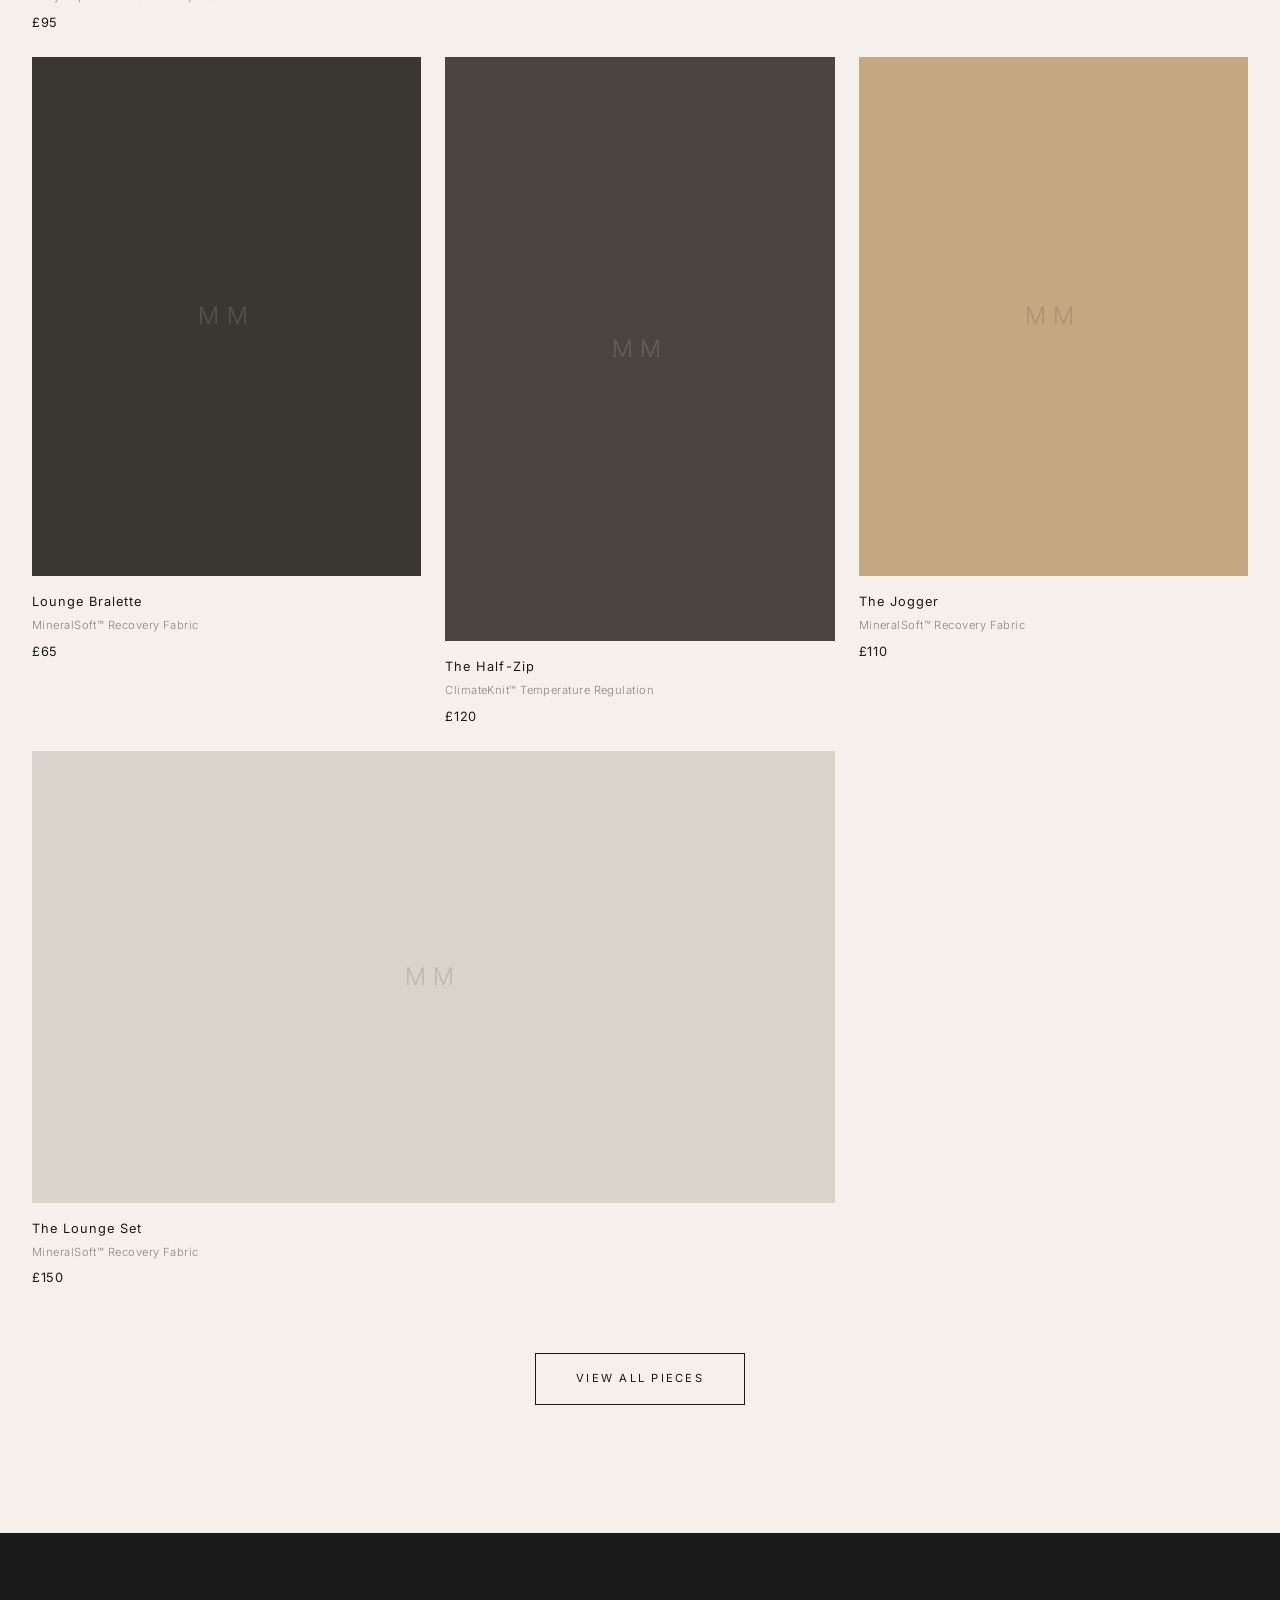
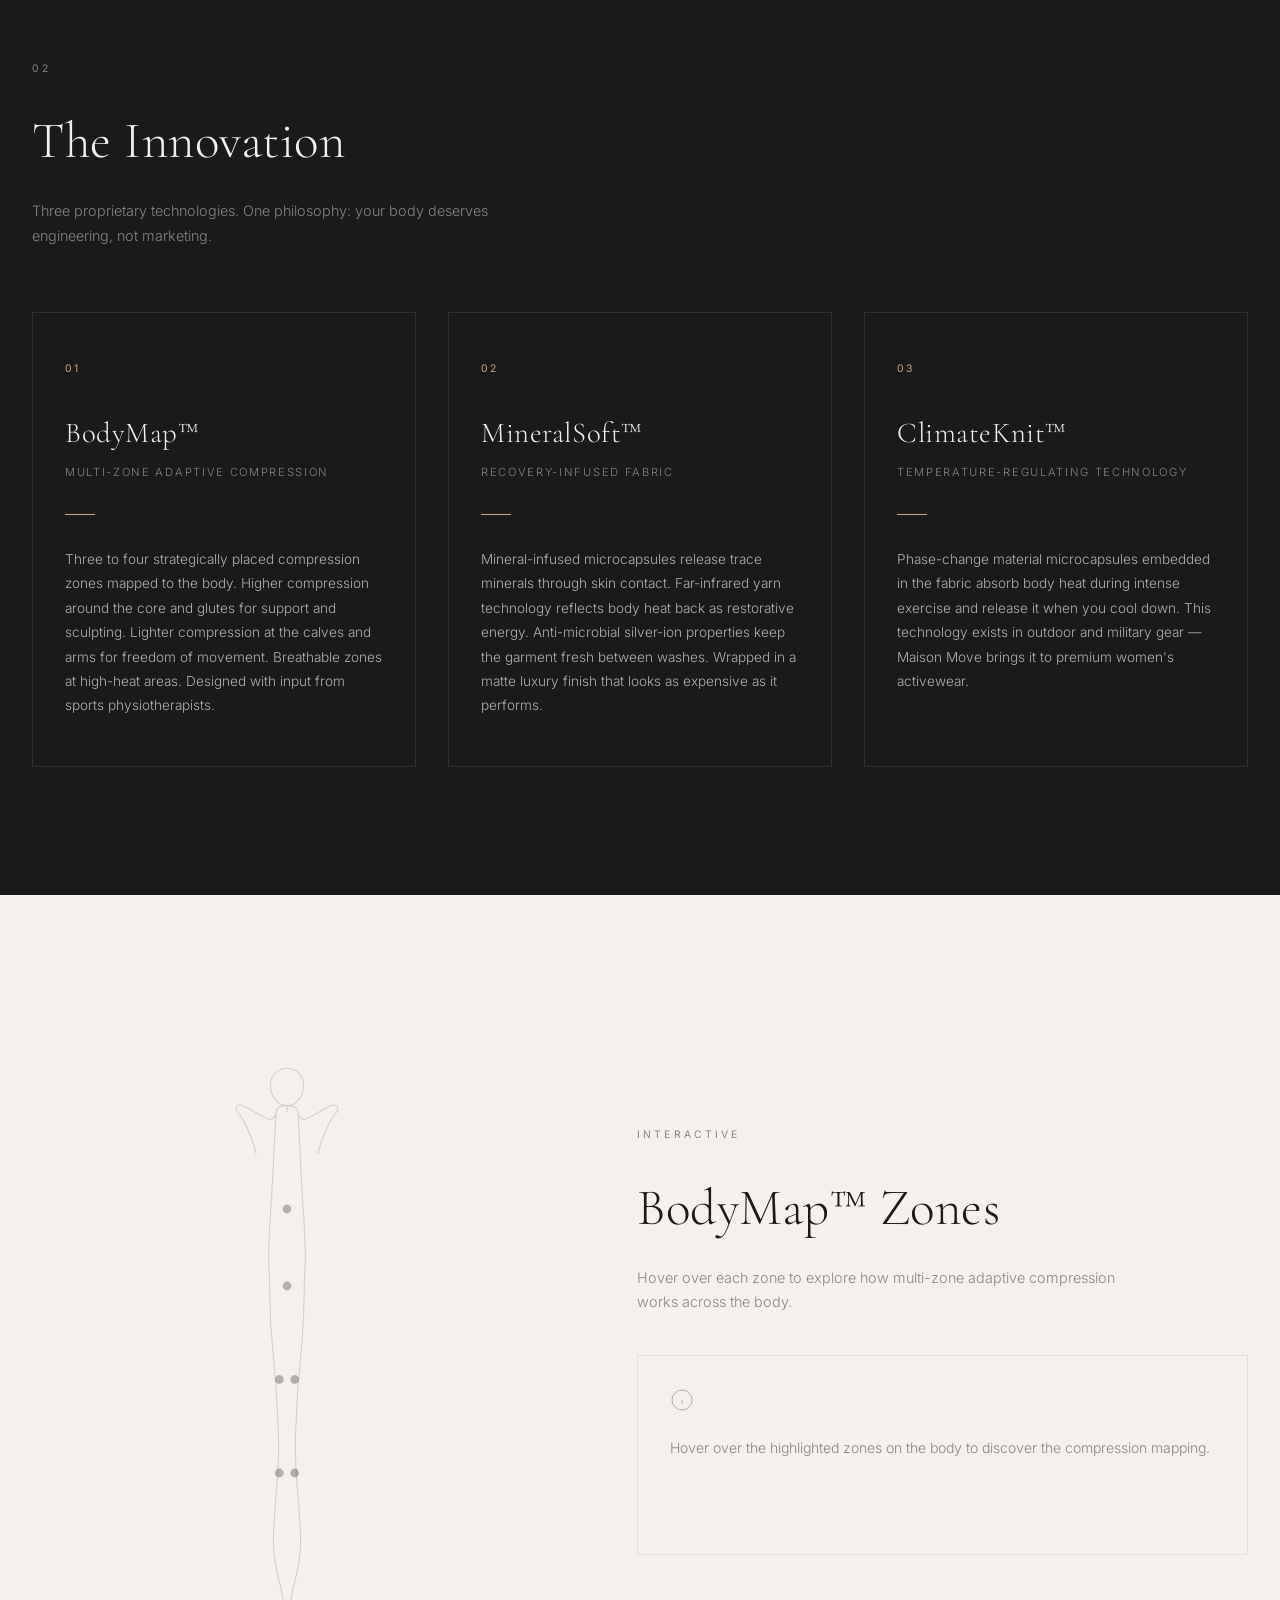
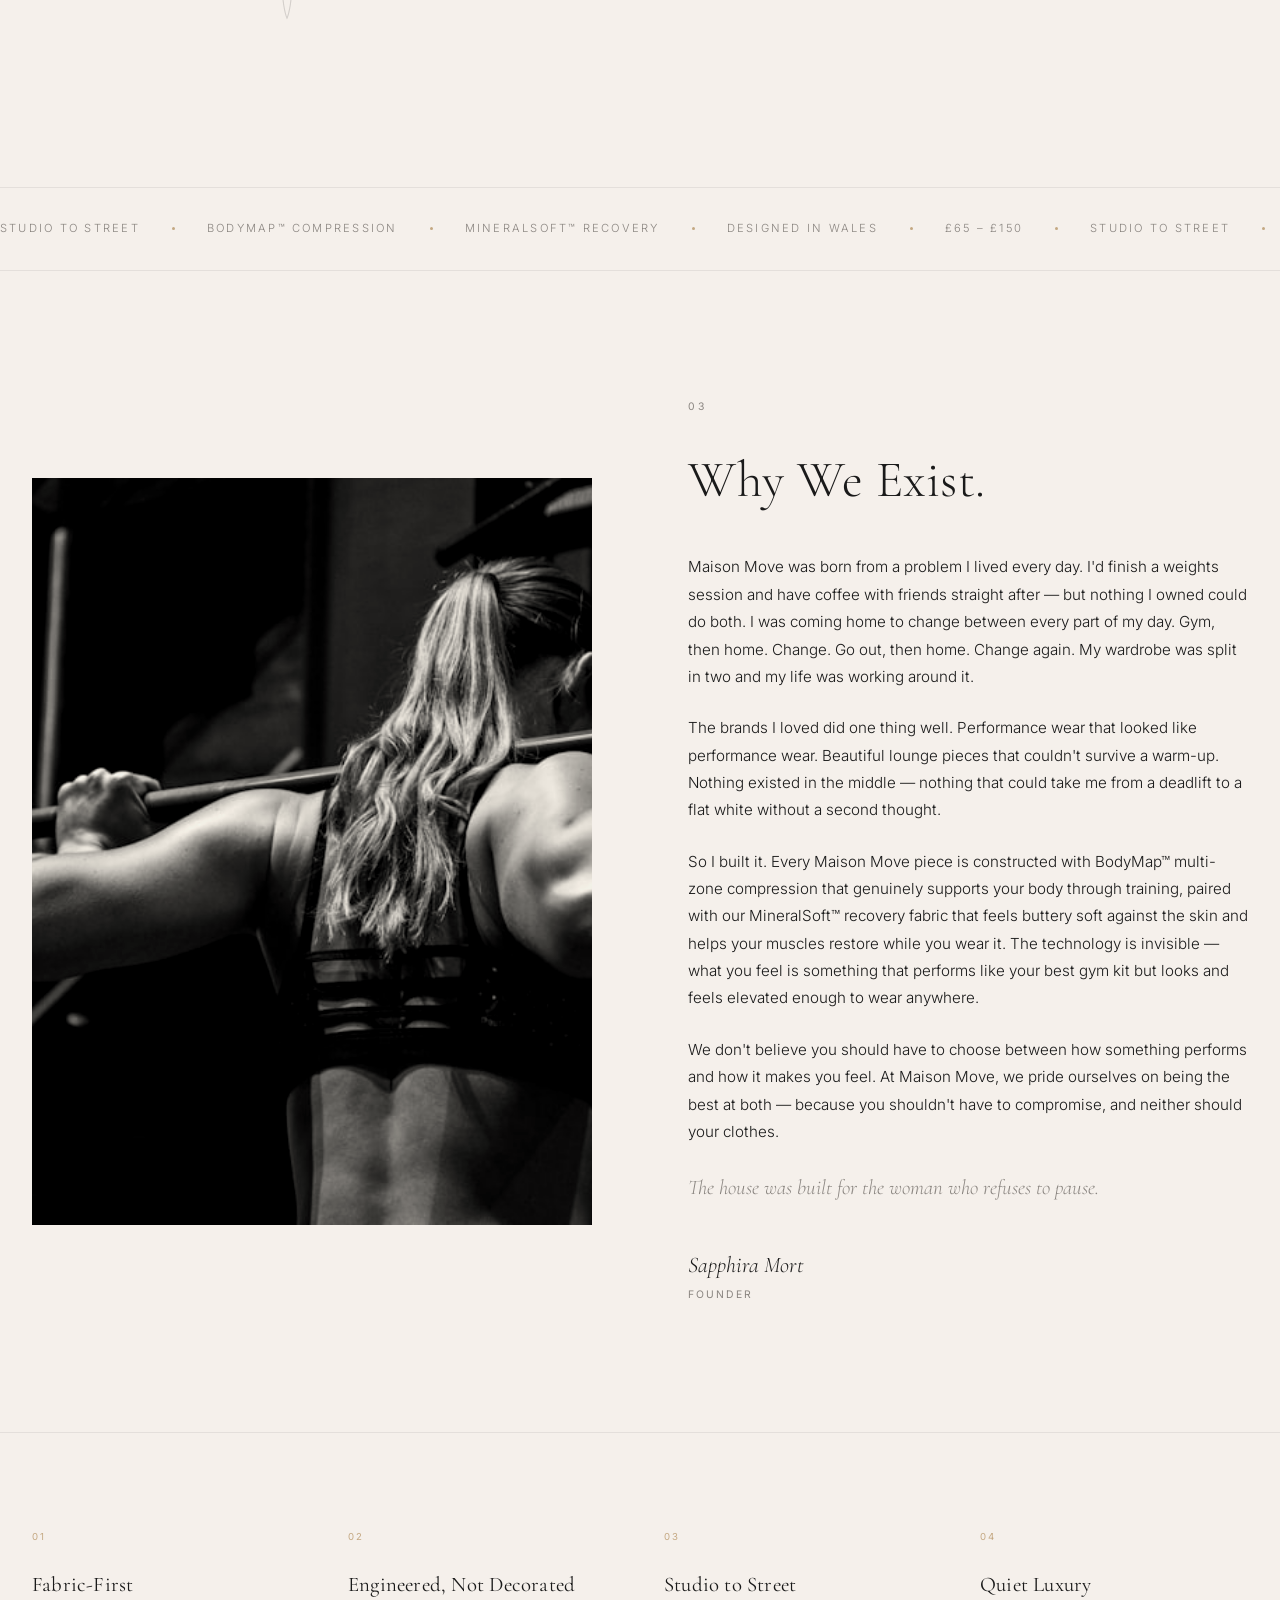
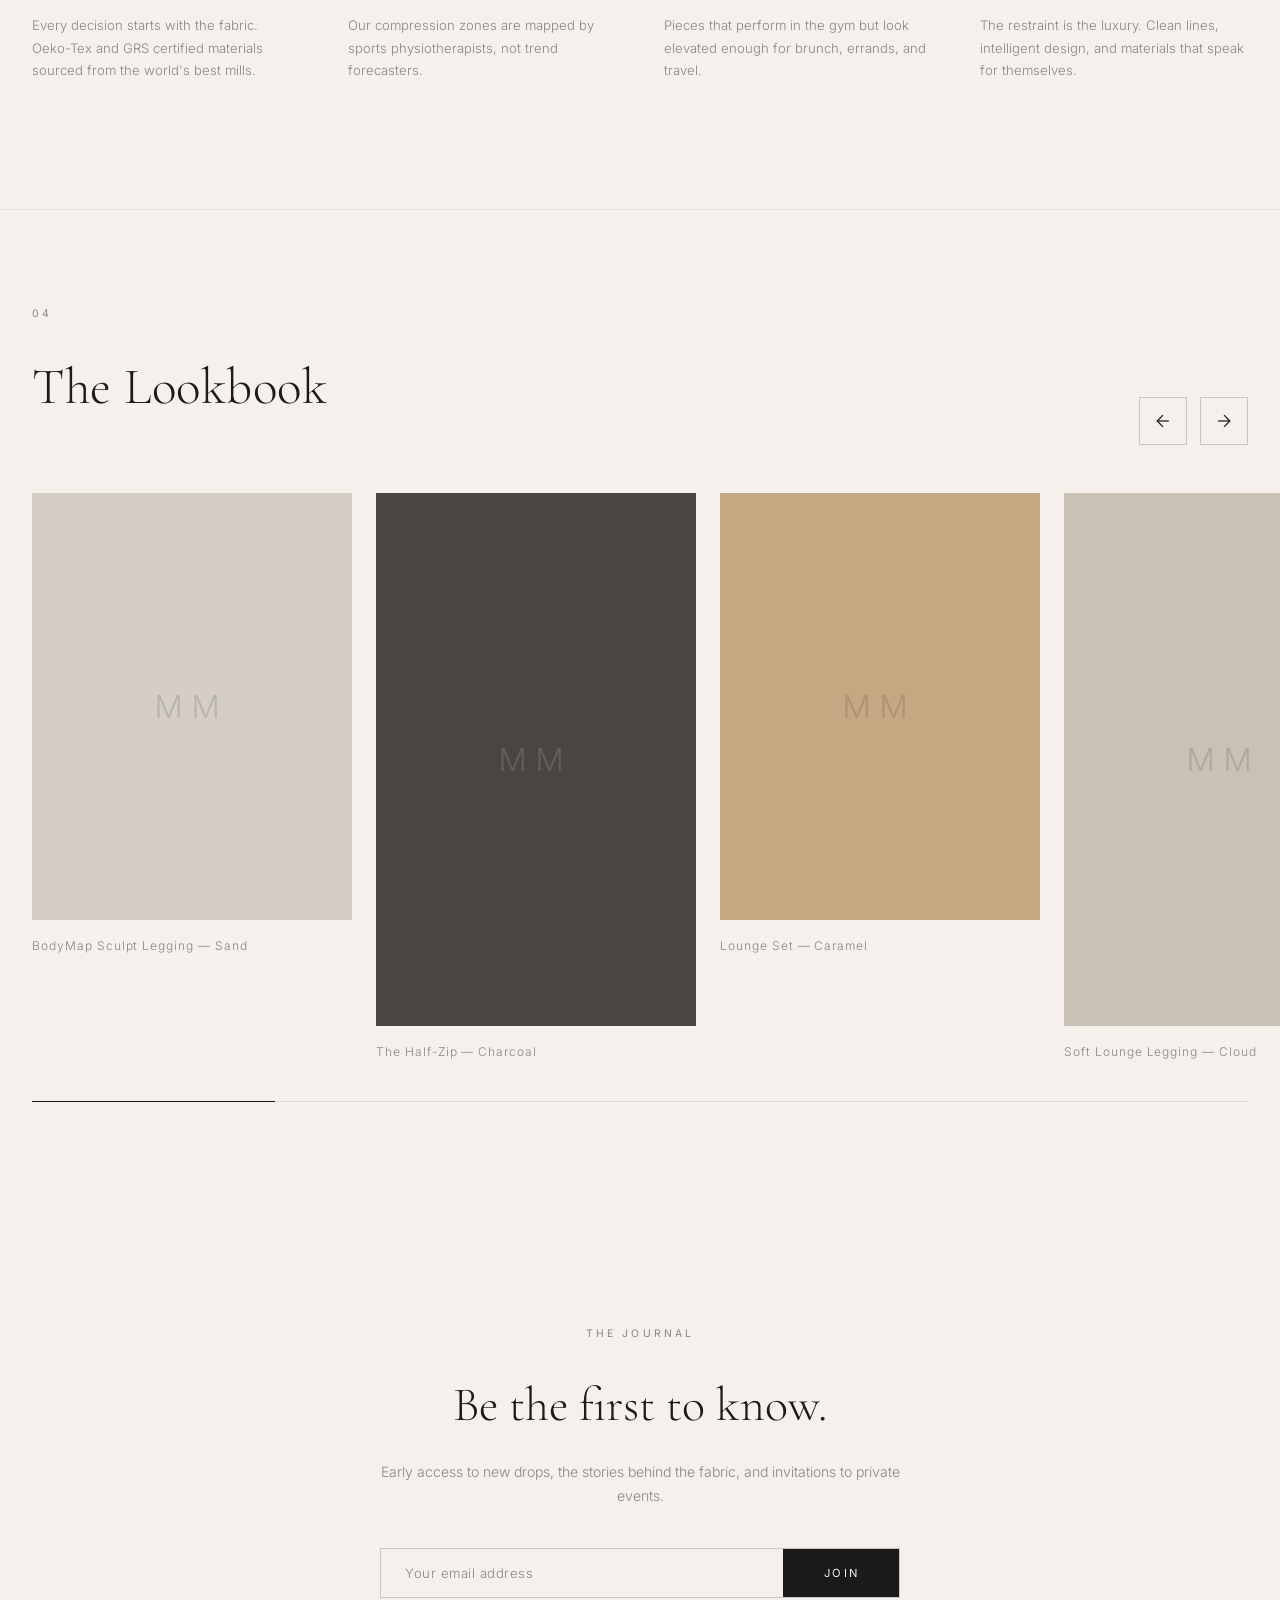
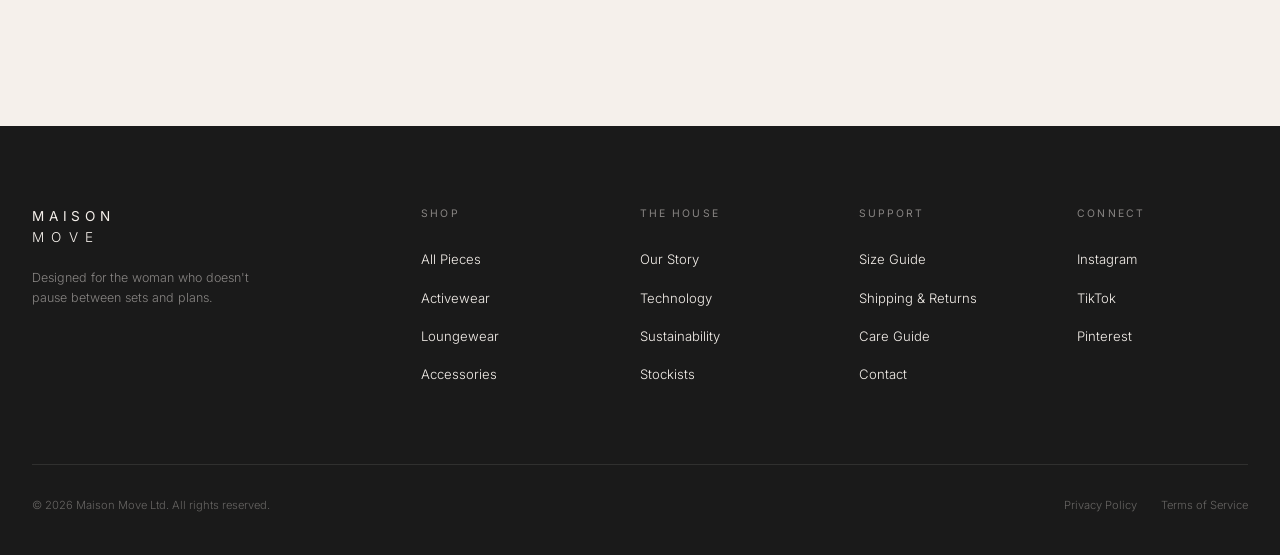
==== commit 528a0315: "Add full brand website — countdown, BodyMap interactive, lookbook, collection grid Complete site bui" ====
--- a/index.html
+++ b/index.html
@@ -68,7 +68,23 @@
   <!-- Hero -->
   <section class="hero">
     <div class="hero-content">
-      <div class="hero-eyebrow">Introducing</div>
+      <!-- Rotating text circle -->
+      <div class="rotating-circle">
+        <svg viewBox="0 0 300 300" class="rotating-text-svg">
+          <defs>
+            <path id="circlePath" d="M 150,150 m -120,0 a 120,120 0 1,1 240,0 a 120,120 0 1,1 -240,0" />
+          </defs>
+          <text>
+            <textPath href="#circlePath" class="circle-text">
+              MAISON MOVE &bull; MAISON MOVE &bull; MAISON MOVE &bull; MAISON MOVE &bull; MAISON MOVE &bull; MAISON MOVE &bull;
+            </textPath>
+          </text>
+        </svg>
+        <div class="rotating-circle-inner">
+          <span class="circle-mm">MM</span>
+        </div>
+      </div>
+
       <h1 class="hero-title">
         <span>A House Built</span>
         <span>for the Body</span>
@@ -80,6 +96,45 @@
     <div class="hero-scroll-indicator">
       <span>Scroll</span>
       <div class="scroll-line"></div>
+    </div>
+  </section>
+
+  <!-- Countdown -->
+  <section class="countdown-section">
+    <div class="container">
+      <div class="countdown-inner">
+        <span class="section-label">Coming Soon</span>
+        <h2 class="countdown-title">The House Opens</h2>
+        <div class="countdown-timer" id="countdown">
+          <div class="countdown-block">
+            <span class="countdown-number" id="cd-days">00</span>
+            <span class="countdown-label">Days</span>
+          </div>
+          <div class="countdown-separator">:</div>
+          <div class="countdown-block">
+            <span class="countdown-number" id="cd-hours">00</span>
+            <span class="countdown-label">Hours</span>
+          </div>
+          <div class="countdown-separator">:</div>
+          <div class="countdown-block">
+            <span class="countdown-number" id="cd-minutes">00</span>
+            <span class="countdown-label">Minutes</span>
+          </div>
+          <div class="countdown-separator">:</div>
+          <div class="countdown-block">
+            <span class="countdown-number" id="cd-seconds">00</span>
+            <span class="countdown-label">Seconds</span>
+          </div>
+        </div>
+        <p class="countdown-text">Register for early access and be the first to shop the debut collection.</p>
+        <form class="countdown-form" onsubmit="event.preventDefault(); this.querySelector('.countdown-success').style.display='block'; this.querySelector('button').textContent='Registered';">
+          <div class="newsletter-input-group">
+            <input type="email" placeholder="Your email address" required>
+            <button type="submit" class="btn btn-primary">Notify Me</button>
+          </div>
+          <p class="countdown-success">You're on the list. Welcome to the house.</p>
+        </form>
+      </div>
     </div>
   </section>
 
@@ -246,6 +301,104 @@
     </div>
   </section>
 
+  <!-- BodyMap Interactive -->
+  <section class="bodymap" id="bodymap">
+    <div class="container">
+      <div class="bodymap-grid">
+        <div class="bodymap-visual">
+          <svg viewBox="0 0 200 520" class="bodymap-svg" xmlns="http://www.w3.org/2000/svg">
+            <!-- Body silhouette -->
+            <path class="bodymap-silhouette" d="
+              M100,12 C108,12 115,18 115,28 C115,38 108,46 100,46 C92,46 85,38 85,28 C85,18 92,12 100,12 Z
+              M100,46 L100,52
+              M72,90 C68,72 60,58 55,52 C52,48 55,44 60,46 L82,58 C86,60 90,56 90,52 L90,52
+              M128,90 C132,72 140,58 145,52 C148,48 145,44 140,46 L118,58 C114,60 110,56 110,52 L110,52
+              M90,52 C90,48 94,46 100,46 C106,46 110,48 110,52
+              L114,130 C116,160 118,180 116,200
+              L115,240 C114,260 112,280 110,300
+              L108,340 C107,360 108,380 110,400
+              L112,430 C113,445 112,460 108,475
+              C106,482 104,490 103,500 C102,506 101,510 100,512
+              C99,510 98,506 97,500 C96,490 94,482 92,475
+              C88,460 87,445 88,430
+              L90,400 C92,380 93,360 92,340
+              L90,300 C88,280 86,260 85,240
+              L84,200 C82,180 84,160 86,130 Z
+            " />
+
+            <!-- Interactive zones -->
+            <g class="bodymap-zone" data-zone="core">
+              <ellipse cx="100" cy="140" rx="22" ry="35" class="zone-area zone-high" />
+              <circle cx="100" cy="140" r="4" class="zone-dot" />
+            </g>
+            <g class="bodymap-zone" data-zone="glutes">
+              <ellipse cx="100" cy="210" rx="20" ry="25" class="zone-area zone-high" />
+              <circle cx="100" cy="210" r="4" class="zone-dot" />
+            </g>
+            <g class="bodymap-zone" data-zone="calves">
+              <ellipse cx="93" cy="380" rx="10" ry="30" class="zone-area zone-light" />
+              <ellipse cx="107" cy="380" rx="10" ry="30" class="zone-area zone-light" />
+              <circle cx="93" cy="380" r="4" class="zone-dot" />
+              <circle cx="107" cy="380" r="4" class="zone-dot" />
+            </g>
+            <g class="bodymap-zone" data-zone="breathe">
+              <ellipse cx="93" cy="295" rx="8" ry="15" class="zone-area zone-breathe" />
+              <ellipse cx="107" cy="295" rx="8" ry="15" class="zone-area zone-breathe" />
+              <circle cx="93" cy="295" r="4" class="zone-dot" />
+              <circle cx="107" cy="295" r="4" class="zone-dot" />
+            </g>
+          </svg>
+        </div>
+        <div class="bodymap-content">
+          <span class="section-label">Interactive</span>
+          <h2 class="section-title">BodyMap&trade; Zones</h2>
+          <p class="section-description" style="margin-bottom: 2.5rem;">Hover over each zone to explore how multi-zone adaptive compression works across the body.</p>
+
+          <div class="bodymap-info" id="bodymap-default">
+            <div class="bodymap-info-icon">
+              <svg width="24" height="24" viewBox="0 0 24 24" fill="none" stroke="currentColor" stroke-width="1">
+                <circle cx="12" cy="12" r="10"/><path d="M12 16v-4"/><path d="M12 8h.01"/>
+              </svg>
+            </div>
+            <p>Hover over the highlighted zones on the body to discover the compression mapping.</p>
+          </div>
+
+          <div class="bodymap-info bodymap-detail" id="bodymap-core" style="display:none;">
+            <div class="bodymap-detail-header">
+              <span class="bodymap-zone-tag tag-high">High Compression</span>
+            </div>
+            <h3>Core &amp; Waist</h3>
+            <p>Maximum support around the core for sculpting and posture. Engineered to hold without restricting breathing. The fabric compresses evenly across the midsection, reducing muscle oscillation during high-impact movement.</p>
+          </div>
+
+          <div class="bodymap-info bodymap-detail" id="bodymap-glutes" style="display:none;">
+            <div class="bodymap-detail-header">
+              <span class="bodymap-zone-tag tag-high">High Compression</span>
+            </div>
+            <h3>Glutes &amp; Hips</h3>
+            <p>Targeted lift and sculpt compression around the glutes. The seam architecture follows the natural contour of the muscle, providing support during squats, lunges, and deadlifts without riding or shifting.</p>
+          </div>
+
+          <div class="bodymap-info bodymap-detail" id="bodymap-calves" style="display:none;">
+            <div class="bodymap-detail-header">
+              <span class="bodymap-zone-tag tag-light">Light Compression</span>
+            </div>
+            <h3>Calves &amp; Ankles</h3>
+            <p>Graduated light compression for freedom of movement. Enough support to reduce fatigue during long sessions, light enough to feel unrestricted. The fabric weight drops to 180 GSM in this zone for breathability.</p>
+          </div>
+
+          <div class="bodymap-info bodymap-detail" id="bodymap-breathe" style="display:none;">
+            <div class="bodymap-detail-header">
+              <span class="bodymap-zone-tag tag-breathe">Breathable Zone</span>
+            </div>
+            <h3>Behind the Knees</h3>
+            <p>Mesh-ventilated panels at high-heat areas. These zones use an open-knit structure that increases airflow by 40% compared to standard compression fabric. Heat escapes, comfort stays.</p>
+          </div>
+        </div>
+      </div>
+    </div>
+  </section>
+
   <!-- Marquee -->
   <section class="marquee-section">
     <div class="marquee">
@@ -279,34 +432,43 @@
     <div class="container">
       <div class="story-grid">
         <div class="story-image-col">
-          <div class="story-image" style="background-color: #c9c1b6;">
-            <div class="collection-placeholder">
-              <span class="placeholder-mm" style="font-size: 3rem;">MM</span>
-            </div>
+          <div class="story-image">
+            <img src="assets/storyC.jpg" alt="Woman training with a barbell — the strength behind Maison Move">
           </div>
         </div>
         <div class="story-content-col">
           <span class="section-label">03</span>
-          <h2 class="section-title">The Story</h2>
+          <h2 class="section-title">Why We Exist.</h2>
           <div class="story-text">
             <p>
-              Maison Move is a house built for the body in motion. Founded by Sapph in Wales,
-              it's a premium activewear and loungewear label that fuses fashion-house design
-              with genuine fabric innovation.
+              Maison Move was born from a problem I lived every day. I'd finish a weights session
+              and have coffee with friends straight after &mdash; but nothing I owned could do both.
+              I was coming home to change between every part of my day. Gym, then home. Change.
+              Go out, then home. Change again. My wardrobe was split in two and my life was
+              working around it.
             </p>
             <p>
-              The name: <em>Maison</em> because this is a house of design, not a warehouse of product.
-              <em>Move</em> because that's what she does &mdash; constantly, confidently, beautifully.
+              The brands I loved did one thing well. Performance wear that looked like performance wear.
+              Beautiful lounge pieces that couldn't survive a warm-up. Nothing existed in the middle &mdash;
+              nothing that could take me from a deadlift to a flat white without a second thought.
             </p>
             <p>
-              Maison Move exists for the woman who doesn't separate her wardrobe into
-              "gym" and "life." She moves through both with the same confidence, the same
-              standards, and the same refusal to compromise.
+              So I built it. Every Maison Move piece is constructed with BodyMap&trade; multi-zone
+              compression that genuinely supports your body through training, paired with our
+              MineralSoft&trade; recovery fabric that feels buttery soft against the skin and helps
+              your muscles restore while you wear it. The technology is invisible &mdash; what you
+              feel is something that performs like your best gym kit but looks and feels elevated
+              enough to wear anywhere.
             </p>
-            <p>The house was built for her.</p>
+            <p>
+              We don't believe you should have to choose between how something performs and how
+              it makes you feel. At Maison Move, we pride ourselves on being the best at both &mdash;
+              because you shouldn't have to compromise, and neither should your clothes.
+            </p>
+            <p>The house was built for the woman who refuses to pause.</p>
           </div>
           <div class="story-signature">
-            <span>Sapph</span>
+            <span>Sapphira Mort</span>
             <span class="signature-title">Founder</span>
           </div>
         </div>
@@ -342,23 +504,73 @@
     </div>
   </section>
 
-  <!-- Editorial Band -->
-  <section class="editorial">
-    <div class="editorial-grid">
-      <div class="editorial-block" style="background-color: #d4cec6;">
-        <div class="collection-placeholder">
-          <span class="placeholder-mm" style="font-size: 2rem;">MM</span>
-        </div>
-      </div>
-      <div class="editorial-block" style="background-color: #4a4540;">
-        <div class="collection-placeholder placeholder-light">
-          <span class="placeholder-mm" style="font-size: 2rem;">MM</span>
-        </div>
-      </div>
-      <div class="editorial-block" style="background-color: #c4a882;">
-        <div class="collection-placeholder">
-          <span class="placeholder-mm" style="font-size: 2rem;">MM</span>
-        </div>
+  <!-- Horizontal Lookbook -->
+  <section class="lookbook">
+    <div class="container">
+      <div class="lookbook-header">
+        <div>
+          <span class="section-label">04</span>
+          <h2 class="section-title">The Lookbook</h2>
+        </div>
+        <div class="lookbook-nav">
+          <button class="lookbook-arrow lookbook-prev" aria-label="Previous">
+            <svg width="20" height="20" viewBox="0 0 24 24" fill="none" stroke="currentColor" stroke-width="1.5"><path d="M19 12H5"/><path d="m12 19-7-7 7-7"/></svg>
+          </button>
+          <button class="lookbook-arrow lookbook-next" aria-label="Next">
+            <svg width="20" height="20" viewBox="0 0 24 24" fill="none" stroke="currentColor" stroke-width="1.5"><path d="M5 12h14"/><path d="m12 5 7 7-7 7"/></svg>
+          </button>
+        </div>
+      </div>
+    </div>
+    <div class="lookbook-track-wrapper">
+      <div class="lookbook-track">
+        <div class="lookbook-slide">
+          <div class="lookbook-image" style="background-color: #d4cec6;">
+            <div class="collection-placeholder"><span class="placeholder-mm" style="font-size:2rem;">MM</span></div>
+          </div>
+          <p class="lookbook-caption">BodyMap Sculpt Legging &mdash; Sand</p>
+        </div>
+        <div class="lookbook-slide lookbook-slide-tall">
+          <div class="lookbook-image" style="background-color: #4a4540;">
+            <div class="collection-placeholder placeholder-light"><span class="placeholder-mm" style="font-size:2rem;">MM</span></div>
+          </div>
+          <p class="lookbook-caption">The Half-Zip &mdash; Charcoal</p>
+        </div>
+        <div class="lookbook-slide">
+          <div class="lookbook-image" style="background-color: #c4a882;">
+            <div class="collection-placeholder"><span class="placeholder-mm" style="font-size:2rem;">MM</span></div>
+          </div>
+          <p class="lookbook-caption">Lounge Set &mdash; Caramel</p>
+        </div>
+        <div class="lookbook-slide lookbook-slide-tall">
+          <div class="lookbook-image" style="background-color: #c9c1b6;">
+            <div class="collection-placeholder"><span class="placeholder-mm" style="font-size:2rem;">MM</span></div>
+          </div>
+          <p class="lookbook-caption">Soft Lounge Legging &mdash; Cloud</p>
+        </div>
+        <div class="lookbook-slide">
+          <div class="lookbook-image" style="background-color: #3a3632;">
+            <div class="collection-placeholder placeholder-light"><span class="placeholder-mm" style="font-size:2rem;">MM</span></div>
+          </div>
+          <p class="lookbook-caption">High-Support Bra &mdash; Espresso</p>
+        </div>
+        <div class="lookbook-slide lookbook-slide-tall">
+          <div class="lookbook-image" style="background-color: #b8b0a5;">
+            <div class="collection-placeholder"><span class="placeholder-mm" style="font-size:2rem;">MM</span></div>
+          </div>
+          <p class="lookbook-caption">The Jogger &mdash; Stone</p>
+        </div>
+        <div class="lookbook-slide">
+          <div class="lookbook-image" style="background-color: #d9d3cb;">
+            <div class="collection-placeholder"><span class="placeholder-mm" style="font-size:2rem;">MM</span></div>
+          </div>
+          <p class="lookbook-caption">Lounge Bralette &mdash; Ivory</p>
+        </div>
+      </div>
+    </div>
+    <div class="container">
+      <div class="lookbook-progress">
+        <div class="lookbook-progress-bar" id="lookbook-progress-bar"></div>
       </div>
     </div>
   </section>
--- a/styles.css
+++ b/styles.css
@@ -250,14 +250,53 @@
   max-width: 800px;
 }
 
-.hero-eyebrow {
-  font-size: 0.7rem;
+/* --- Rotating Circle --- */
+.rotating-circle {
+  position: relative;
+  width: clamp(180px, 28vw, 280px);
+  height: clamp(180px, 28vw, 280px);
+  margin: 0 auto 3rem;
+}
+
+.rotating-text-svg {
+  width: 100%;
+  height: 100%;
+  animation: rotateCircle 20s linear infinite;
+}
+
+.circle-text {
+  font-family: var(--font-sans);
+  font-size: 0.72rem;
+  font-weight: 400;
+  letter-spacing: 0.22em;
+  fill: var(--black);
+  text-transform: uppercase;
+}
+
+.rotating-circle-inner {
+  position: absolute;
+  top: 50%;
+  left: 50%;
+  transform: translate(-50%, -50%);
+  display: flex;
+  align-items: center;
+  justify-content: center;
+}
+
+.circle-mm {
+  font-family: var(--font-sans);
+  font-size: clamp(1.5rem, 3vw, 2.2rem);
+  font-weight: 300;
   letter-spacing: 0.3em;
-  text-transform: uppercase;
-  font-weight: 400;
-  margin-bottom: 2.5rem;
-  color: var(--grey);
-}
+  color: var(--black);
+  padding-left: 0.3em;
+}
+
+@keyframes rotateCircle {
+  0% { transform: rotate(0deg); }
+  100% { transform: rotate(360deg); }
+}
+
 
 .hero-title {
   font-family: var(--font-serif);
@@ -619,9 +658,15 @@
 
 .story-image {
   aspect-ratio: 3/4;
-  display: flex;
-  align-items: center;
-  justify-content: center;
+  overflow: hidden;
+  position: relative;
+}
+
+.story-image img {
+  width: 100%;
+  height: 100%;
+  object-fit: cover;
+  filter: sepia(0.15) contrast(1.05) brightness(0.95);
 }
 
 .story-content-col .section-title {
@@ -699,21 +744,324 @@
   font-weight: 300;
 }
 
-/* --- Editorial --- */
-.editorial {
-  padding: 0;
-}
-
-.editorial-grid {
+/* --- Countdown --- */
+.countdown-section {
+  padding: 6rem 0;
+  text-align: center;
+  background: var(--black);
+  color: var(--cream);
+}
+
+.countdown-inner {
+  max-width: 600px;
+  margin: 0 auto;
+}
+
+.countdown-section .section-label {
+  color: var(--nude);
+}
+
+.countdown-title {
+  font-family: var(--font-serif);
+  font-size: clamp(2.5rem, 5vw, 4rem);
+  font-weight: 300;
+  margin-bottom: 3rem;
+  margin-top: 1rem;
+  letter-spacing: 0.02em;
+}
+
+.countdown-timer {
+  display: flex;
+  align-items: flex-start;
+  justify-content: center;
+  gap: 1.5rem;
+  margin-bottom: 2.5rem;
+}
+
+.countdown-block {
+  display: flex;
+  flex-direction: column;
+  align-items: center;
+  gap: 0.5rem;
+}
+
+.countdown-number {
+  font-family: var(--font-serif);
+  font-size: clamp(2.5rem, 6vw, 4.5rem);
+  font-weight: 300;
+  line-height: 1;
+  letter-spacing: 0.02em;
+  min-width: 2.5ch;
+}
+
+.countdown-label {
+  font-size: 0.6rem;
+  letter-spacing: 0.25em;
+  text-transform: uppercase;
+  color: rgba(245, 240, 235, 0.4);
+  font-weight: 400;
+}
+
+.countdown-separator {
+  font-family: var(--font-serif);
+  font-size: clamp(2rem, 5vw, 3.5rem);
+  font-weight: 300;
+  color: rgba(245, 240, 235, 0.2);
+  line-height: 1;
+  padding-top: 0.1em;
+}
+
+.countdown-text {
+  font-size: 0.88rem;
+  color: rgba(245, 240, 235, 0.6);
+  font-weight: 300;
+  line-height: 1.7;
+  margin-bottom: 2rem;
+}
+
+.countdown-form .newsletter-input-group {
+  border-color: rgba(245, 240, 235, 0.15);
+}
+
+.countdown-form .newsletter-input-group input {
+  color: var(--cream);
+}
+
+.countdown-form .newsletter-input-group input::placeholder {
+  color: rgba(245, 240, 235, 0.35);
+}
+
+.countdown-form .btn-primary {
+  background: var(--cream);
+  color: var(--black);
+  border-color: var(--cream);
+}
+
+.countdown-form .btn-primary:hover {
+  background: transparent;
+  color: var(--cream);
+}
+
+.countdown-form .newsletter-input-group button {
+  border-left-color: rgba(245, 240, 235, 0.15);
+}
+
+.countdown-success {
+  display: none;
+  margin-top: 1rem;
+  font-size: 0.75rem;
+  letter-spacing: 0.15em;
+  text-transform: uppercase;
+  color: var(--nude);
+}
+
+/* --- BodyMap Interactive --- */
+.bodymap {
+  padding: 8rem 0;
+  background: var(--cream);
+}
+
+.bodymap-grid {
   display: grid;
-  grid-template-columns: 1fr 1fr 1fr;
-  min-height: 500px;
-}
-
-.editorial-block {
-  display: flex;
-  align-items: center;
+  grid-template-columns: 1fr 1.2fr;
+  gap: 6rem;
+  align-items: center;
+}
+
+.bodymap-visual {
+  display: flex;
   justify-content: center;
+  padding: 2rem;
+}
+
+.bodymap-svg {
+  width: 100%;
+  max-width: 220px;
+  height: auto;
+}
+
+.bodymap-silhouette {
+  fill: none;
+  stroke: var(--black);
+  stroke-width: 1;
+  opacity: 0.15;
+}
+
+.zone-area {
+  opacity: 0;
+  cursor: pointer;
+  transition: opacity 0.4s ease;
+}
+
+.zone-high { fill: var(--nude); }
+.zone-light { fill: #a8c4b8; }
+.zone-breathe { fill: #8bb0c4; }
+
+.zone-dot {
+  fill: var(--black);
+  opacity: 0.3;
+  transition: opacity 0.3s ease, r 0.3s ease;
+  cursor: pointer;
+}
+
+.bodymap-zone:hover .zone-area,
+.bodymap-zone.active .zone-area {
+  opacity: 0.35;
+}
+
+.bodymap-zone:hover .zone-dot,
+.bodymap-zone.active .zone-dot {
+  opacity: 1;
+}
+
+.bodymap-info {
+  padding: 2rem;
+  border: 1px solid rgba(26, 26, 26, 0.08);
+  min-height: 200px;
+  transition: opacity 0.3s ease;
+}
+
+.bodymap-info-icon {
+  margin-bottom: 1rem;
+  opacity: 0.3;
+}
+
+.bodymap-info p {
+  font-size: 0.88rem;
+  line-height: 1.8;
+  color: var(--grey);
+  font-weight: 300;
+}
+
+.bodymap-detail-header {
+  margin-bottom: 1rem;
+}
+
+.bodymap-zone-tag {
+  display: inline-block;
+  font-size: 0.6rem;
+  letter-spacing: 0.2em;
+  text-transform: uppercase;
+  padding: 0.4rem 1rem;
+  font-weight: 400;
+}
+
+.tag-high {
+  background: var(--nude);
+  color: var(--black);
+}
+
+.tag-light {
+  background: #a8c4b8;
+  color: var(--black);
+}
+
+.tag-breathe {
+  background: #8bb0c4;
+  color: var(--black);
+}
+
+.bodymap-detail h3 {
+  font-family: var(--font-serif);
+  font-size: 1.5rem;
+  font-weight: 300;
+  margin-bottom: 1rem;
+  letter-spacing: 0.02em;
+}
+
+/* --- Horizontal Lookbook --- */
+.lookbook {
+  padding: 6rem 0;
+  overflow: hidden;
+  border-top: 1px solid rgba(26, 26, 26, 0.08);
+}
+
+.lookbook-header {
+  display: flex;
+  justify-content: space-between;
+  align-items: flex-end;
+  margin-bottom: 3rem;
+}
+
+.lookbook-nav {
+  display: flex;
+  gap: 0.8rem;
+}
+
+.lookbook-arrow {
+  width: 48px;
+  height: 48px;
+  border: 1px solid rgba(26, 26, 26, 0.2);
+  display: flex;
+  align-items: center;
+  justify-content: center;
+  transition: all 0.3s ease;
+}
+
+.lookbook-arrow:hover {
+  background: var(--black);
+  color: var(--cream);
+  border-color: var(--black);
+}
+
+.lookbook-track-wrapper {
+  overflow: hidden;
+  cursor: grab;
+}
+
+.lookbook-track-wrapper:active {
+  cursor: grabbing;
+}
+
+.lookbook-track {
+  display: flex;
+  gap: 1.5rem;
+  padding: 0 2rem;
+  transition: transform 0.05s linear;
+  will-change: transform;
+}
+
+.lookbook-slide {
+  flex: 0 0 320px;
+}
+
+.lookbook-slide-tall .lookbook-image {
+  aspect-ratio: 3/5;
+}
+
+.lookbook-image {
+  aspect-ratio: 3/4;
+  display: flex;
+  align-items: center;
+  justify-content: center;
+  margin-bottom: 1rem;
+  overflow: hidden;
+  transition: transform 0.5s ease;
+}
+
+.lookbook-slide:hover .lookbook-image {
+  transform: scale(1.02);
+}
+
+.lookbook-caption {
+  font-size: 0.75rem;
+  letter-spacing: 0.08em;
+  color: var(--grey);
+  font-weight: 300;
+}
+
+.lookbook-progress {
+  margin-top: 2.5rem;
+  height: 1px;
+  background: rgba(26, 26, 26, 0.1);
+  position: relative;
+}
+
+.lookbook-progress-bar {
+  height: 100%;
+  background: var(--black);
+  width: 20%;
+  transition: width 0.1s linear, margin-left 0.1s linear;
 }
 
 /* --- Newsletter --- */
@@ -944,13 +1292,17 @@
     gap: 3rem;
   }
 
-  .editorial-grid {
+  .bodymap-grid {
     grid-template-columns: 1fr;
-    min-height: auto;
-  }
-
-  .editorial-block {
-    min-height: 300px;
+    gap: 3rem;
+  }
+
+  .bodymap-visual {
+    order: -1;
+  }
+
+  .lookbook-slide {
+    flex: 0 0 260px;
   }
 
   .values-grid {
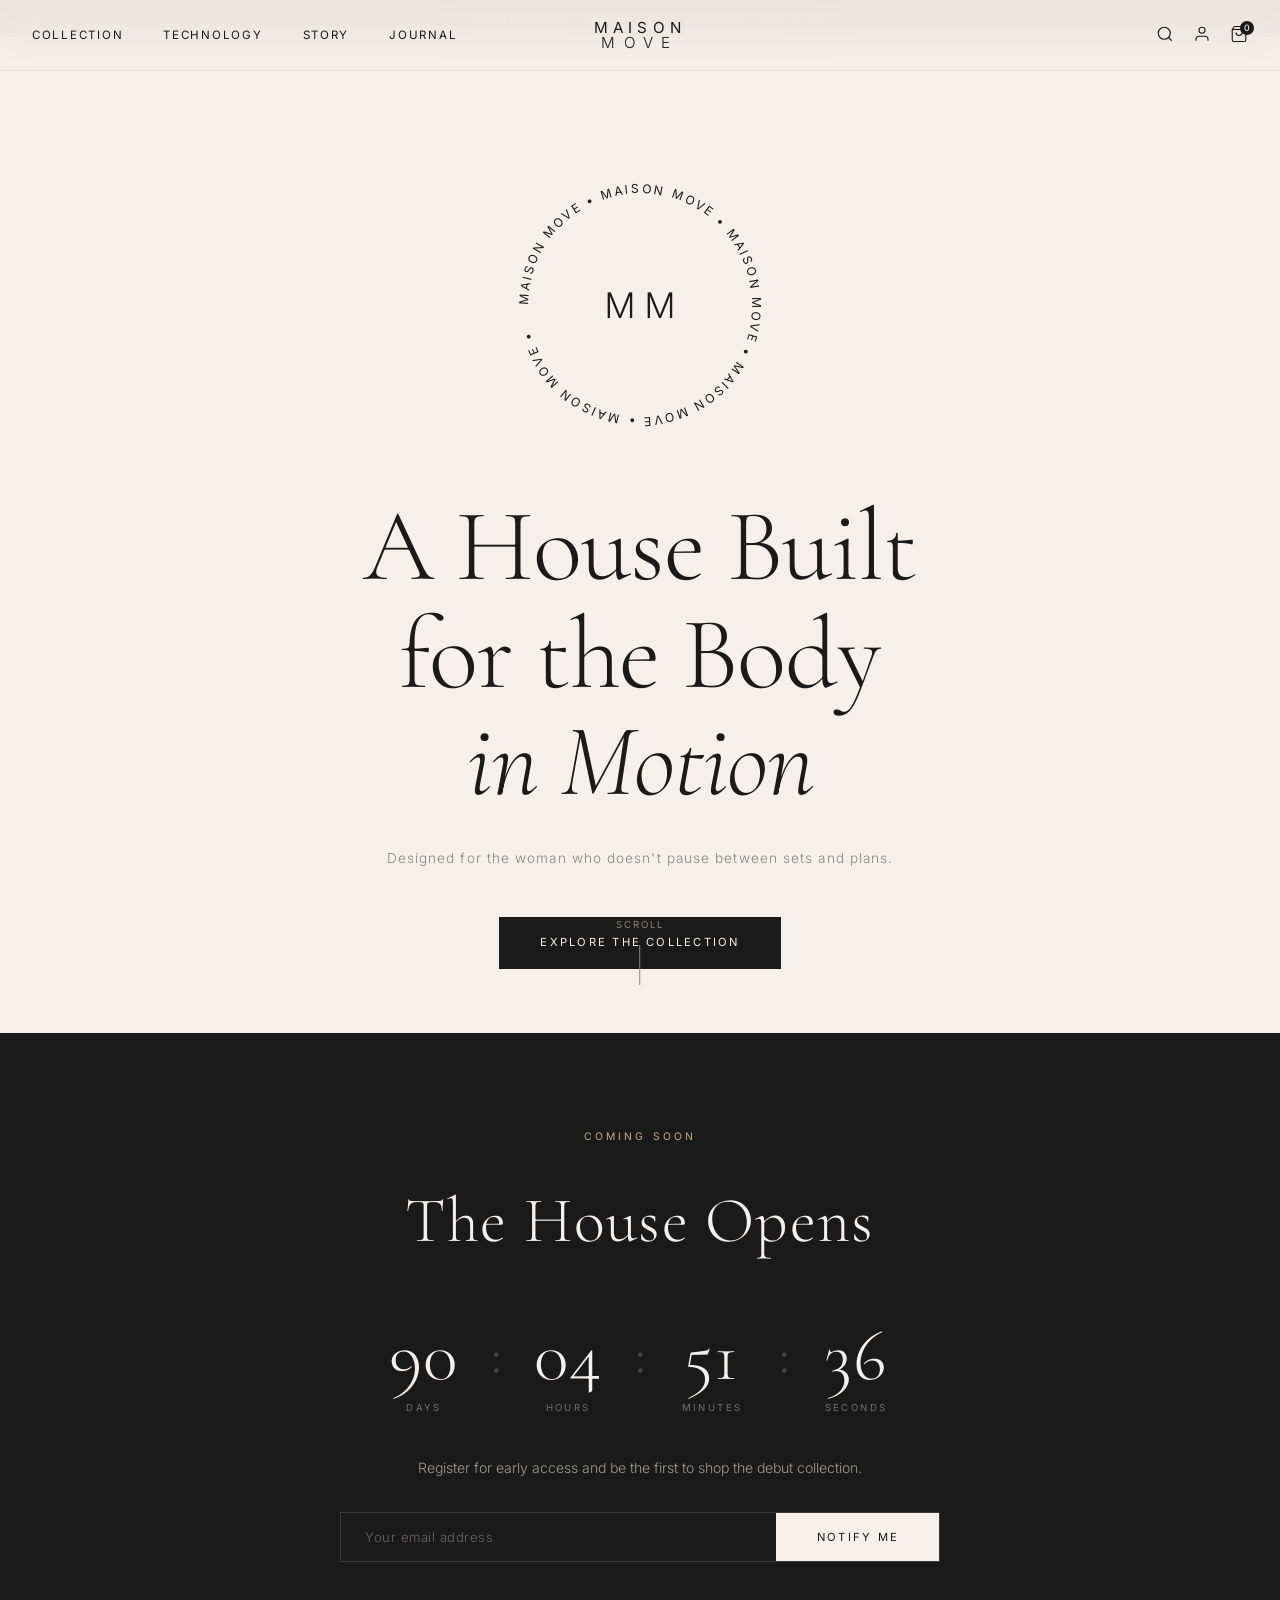
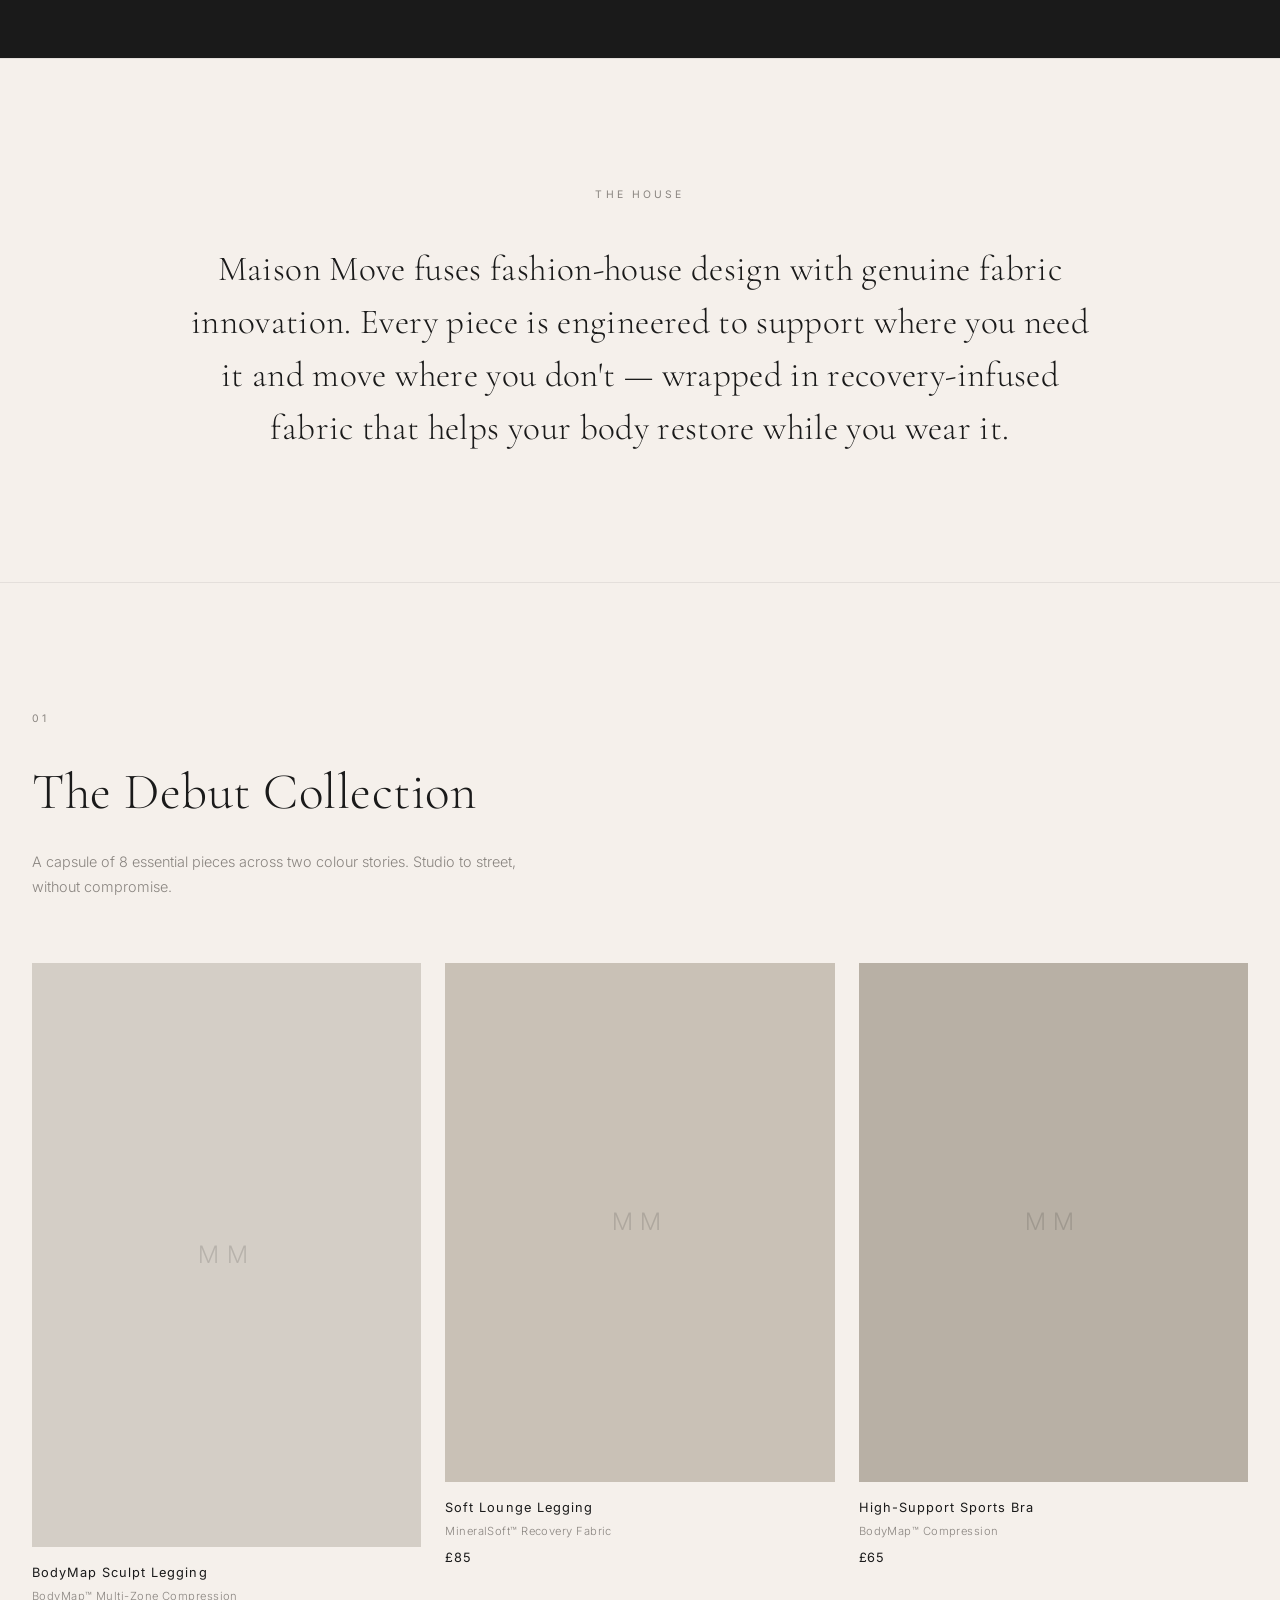
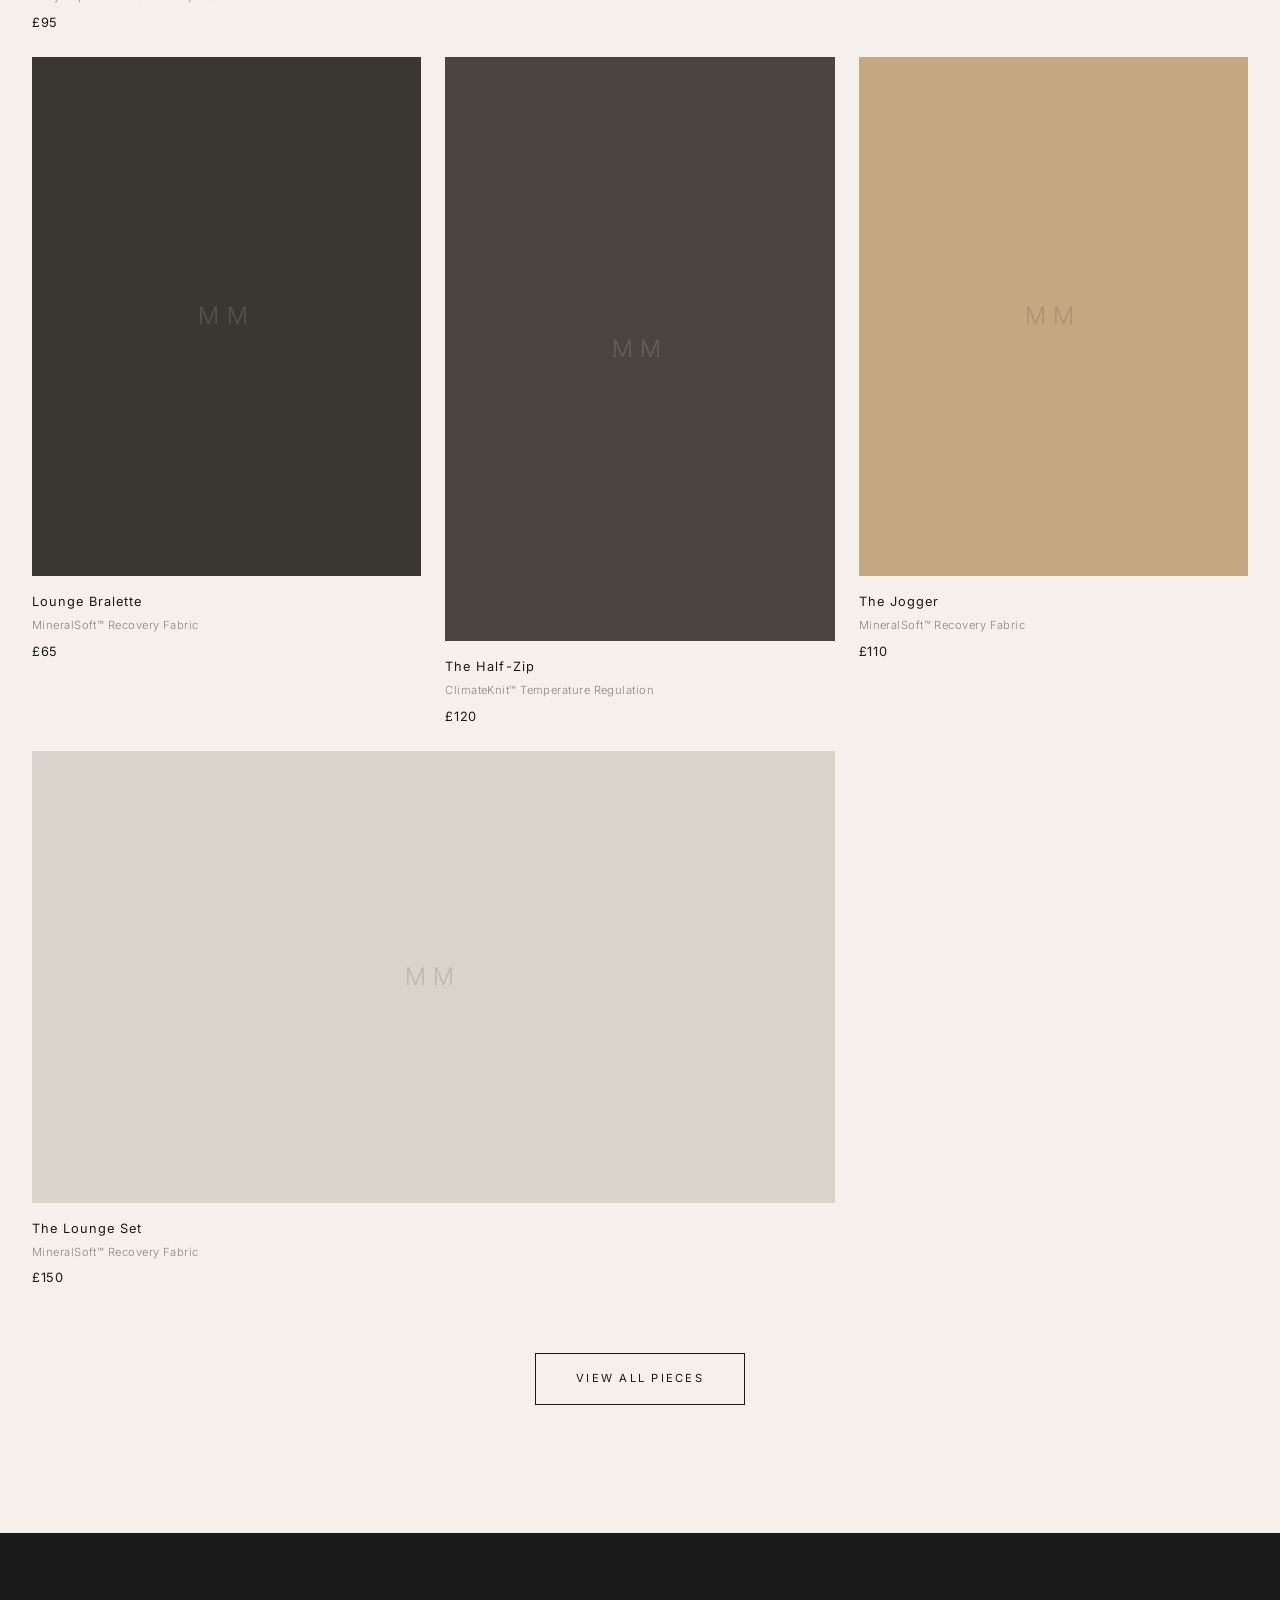
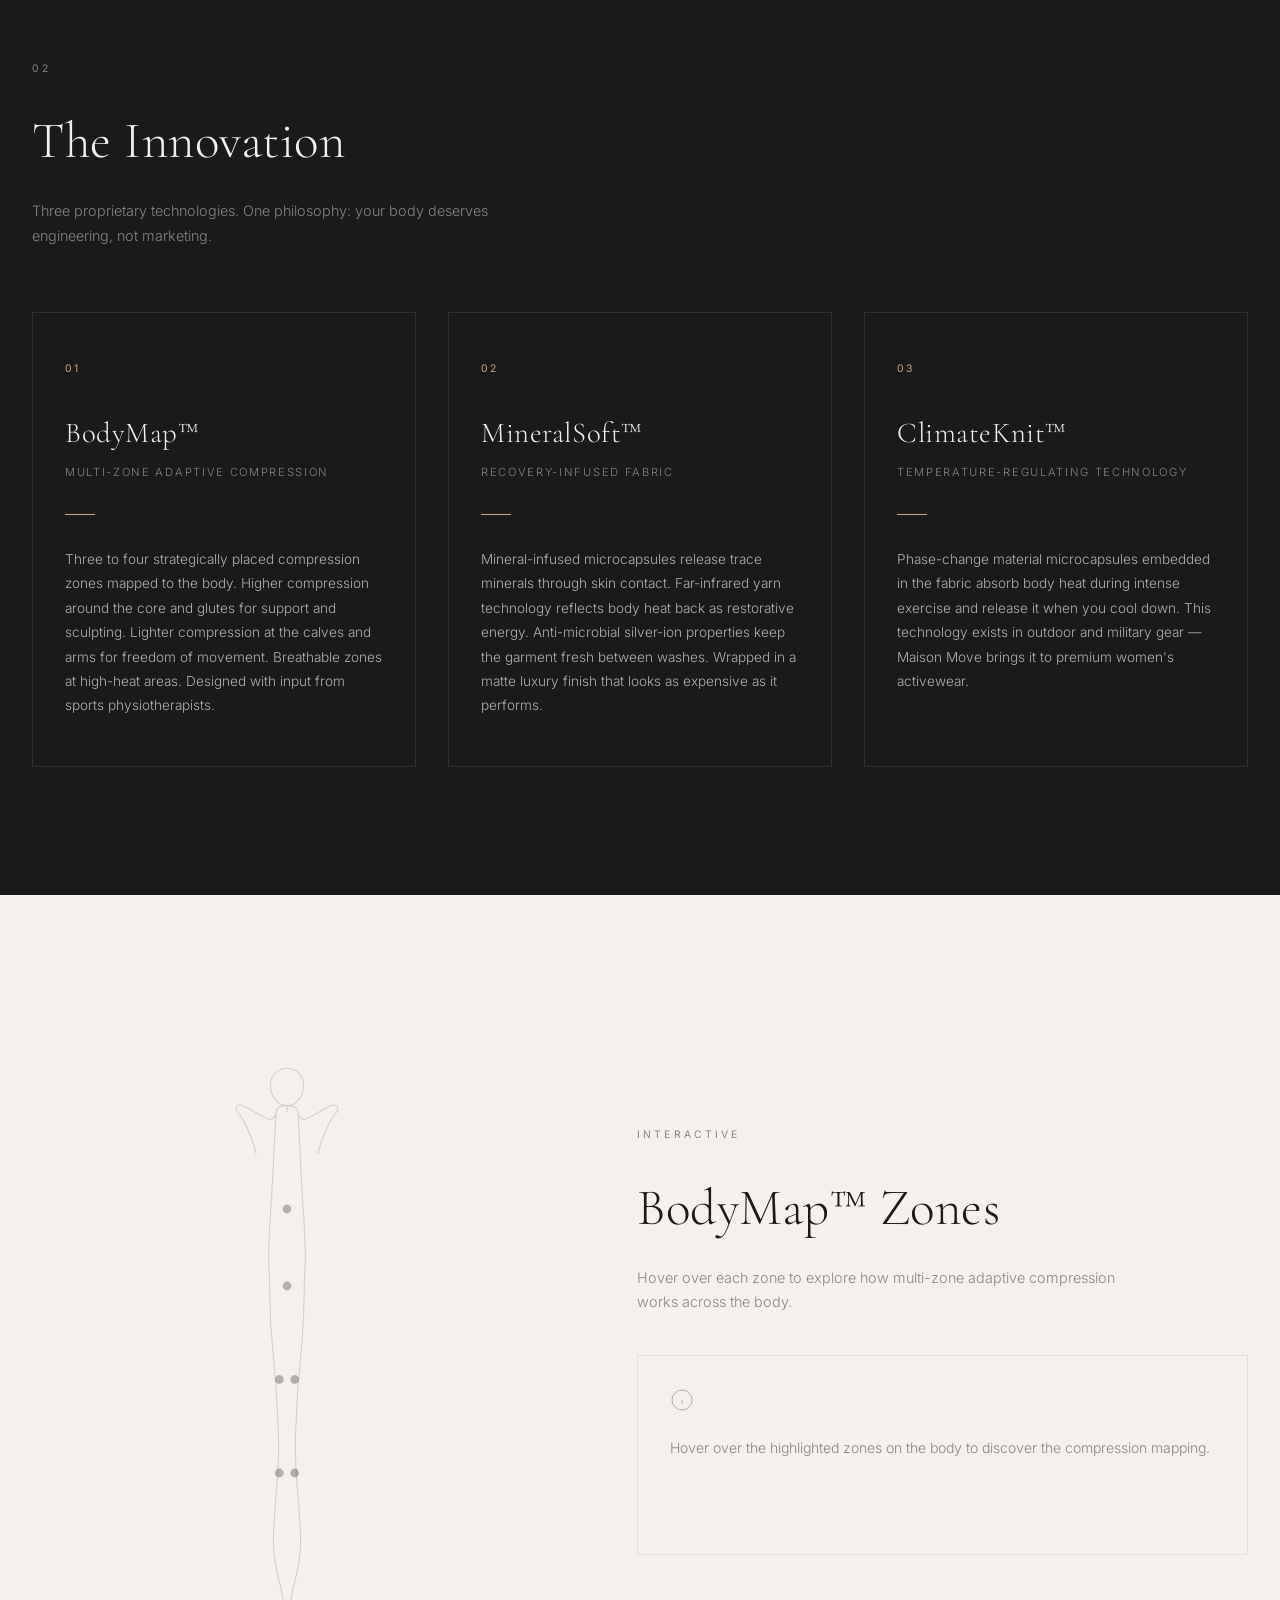
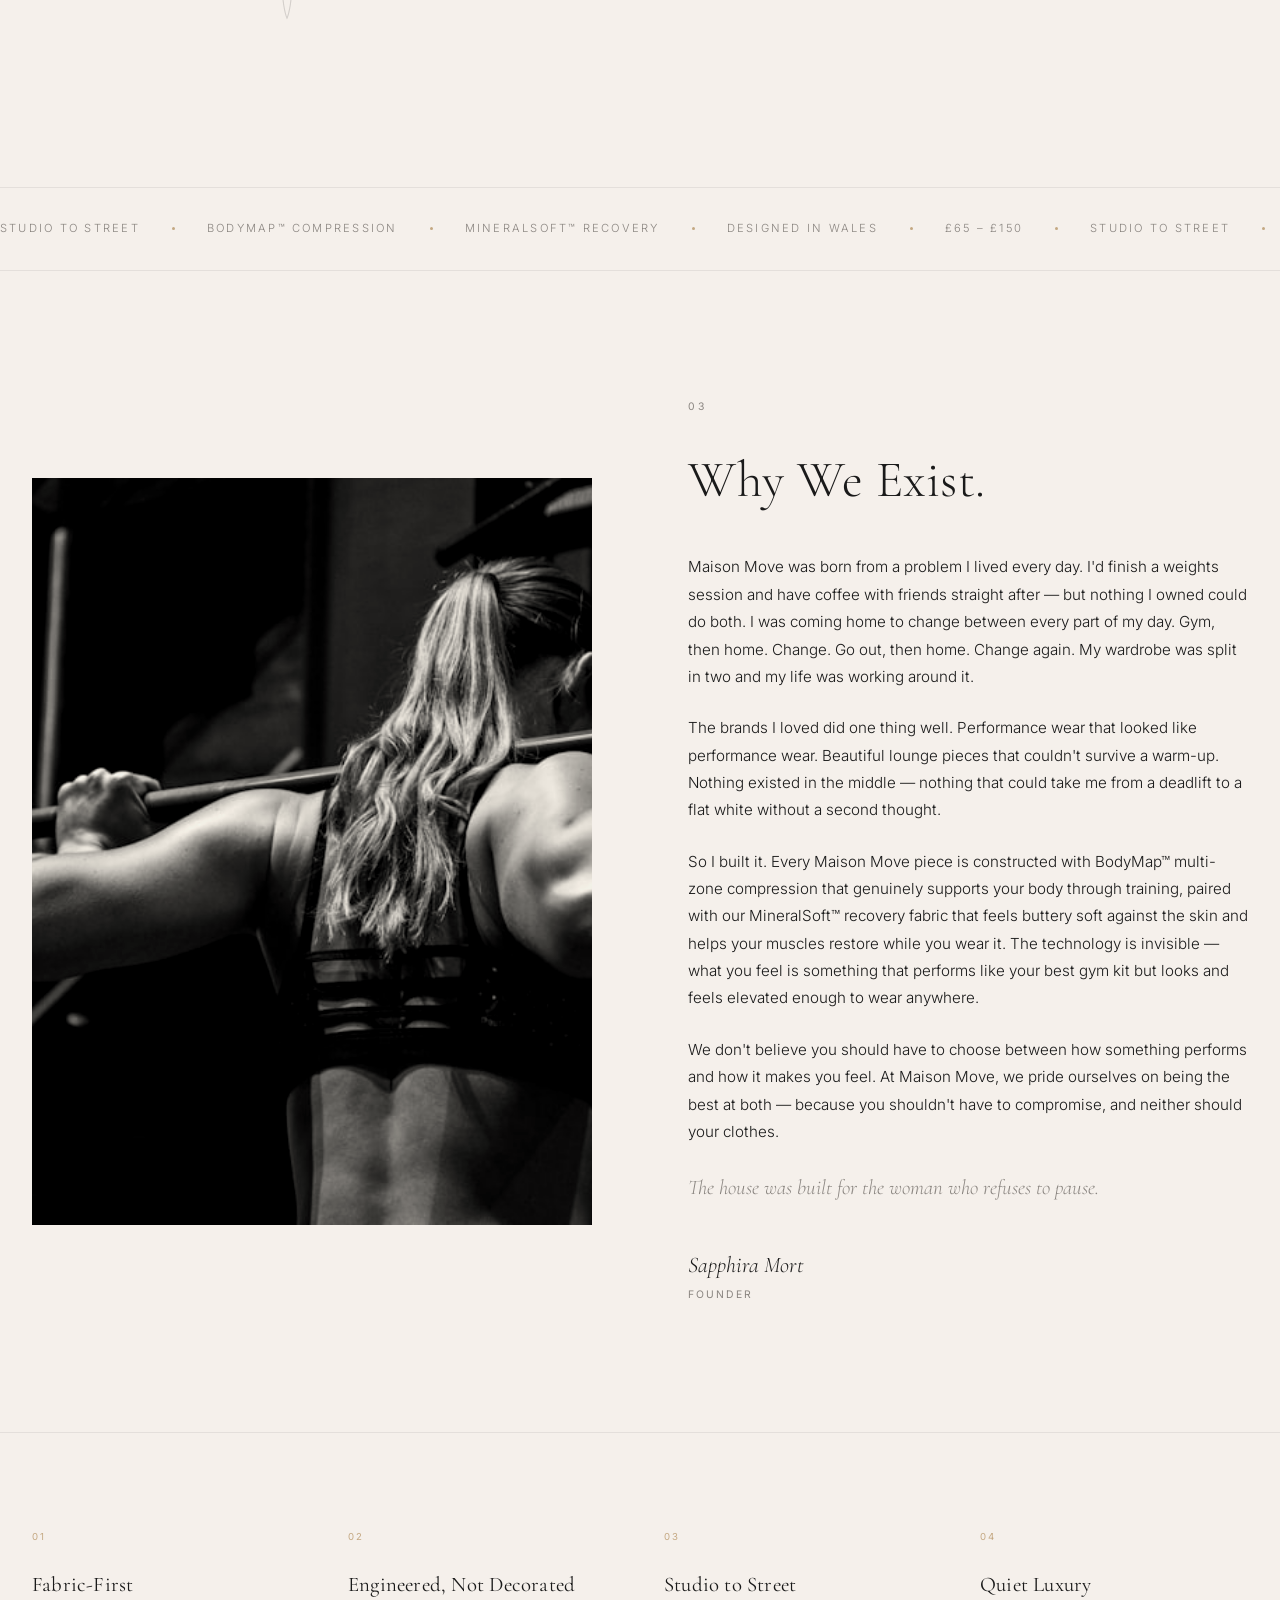
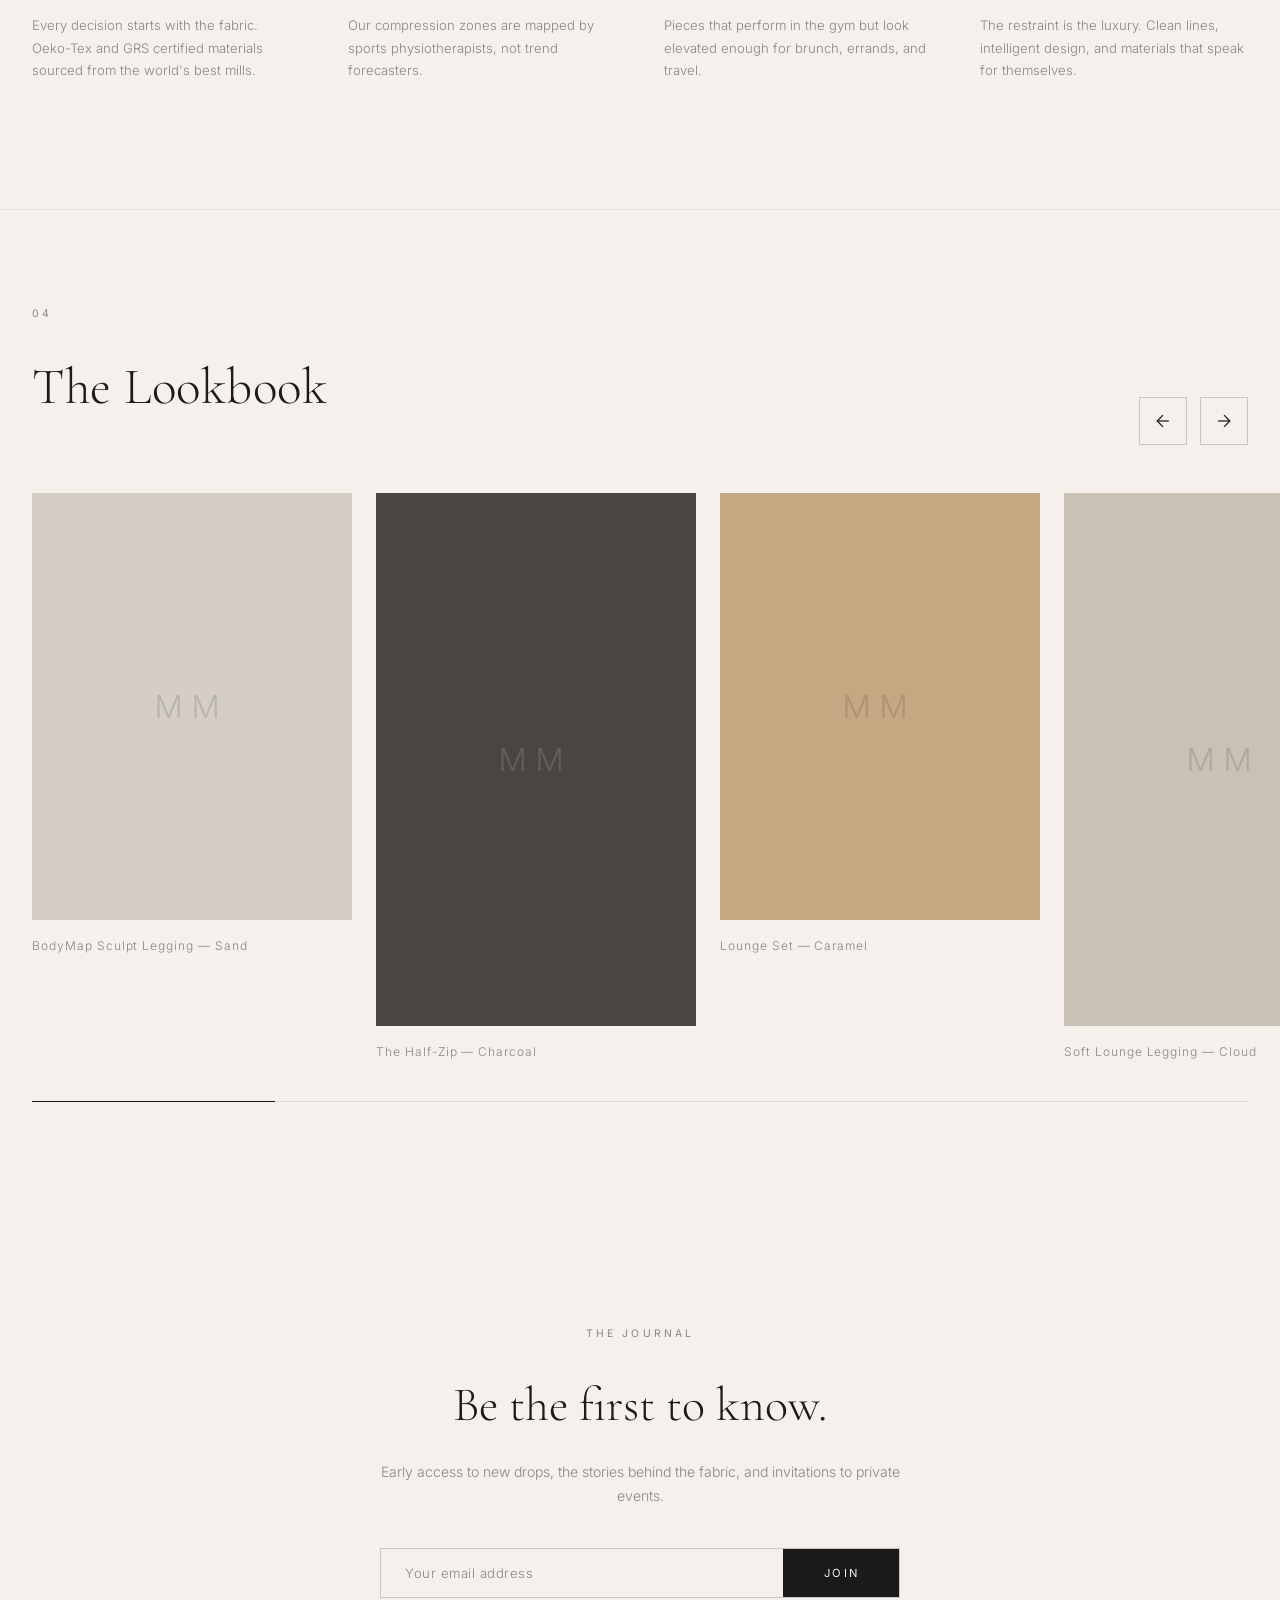
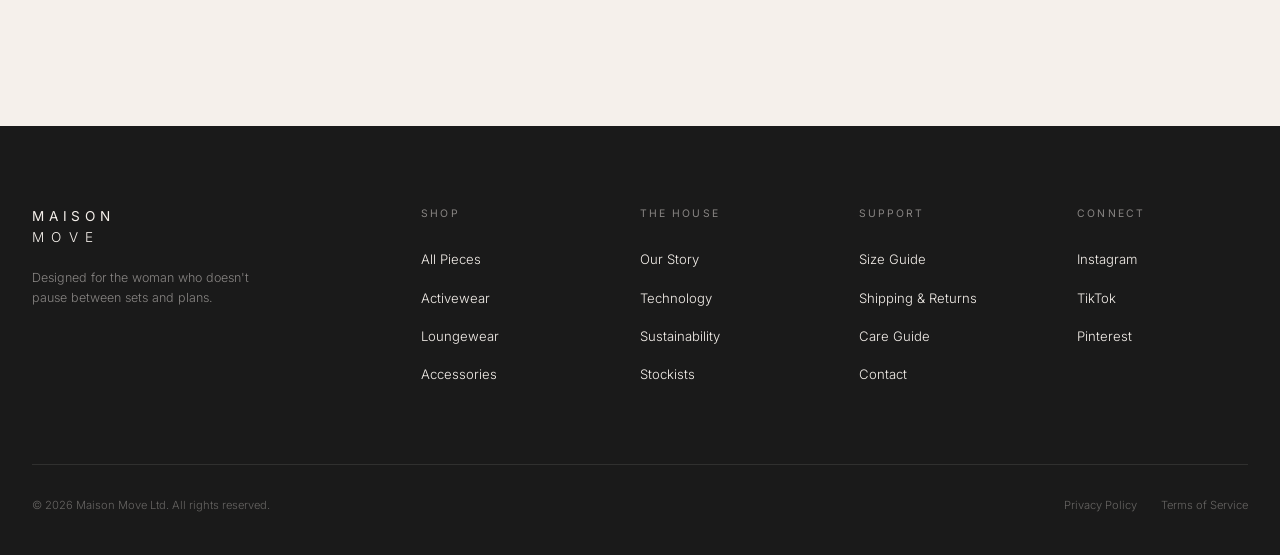
==== commit 8dfba3bd: "Fix rotating circle text — adjust size to fit 5 full repetitions with bullets Co-Authored-By: Claude" ====
--- a/index.html
+++ b/index.html
@@ -76,7 +76,7 @@
           </defs>
           <text>
             <textPath href="#circlePath" class="circle-text">
-              MAISON MOVE &bull; MAISON MOVE &bull; MAISON MOVE &bull; MAISON MOVE &bull; MAISON MOVE &bull; MAISON MOVE &bull;
+              MAISON MOVE &bull; MAISON MOVE &bull; MAISON MOVE &bull; MAISON MOVE &bull; MAISON MOVE &bull;
             </textPath>
           </text>
         </svg>
--- a/styles.css
+++ b/styles.css
@@ -266,7 +266,7 @@
 
 .circle-text {
   font-family: var(--font-sans);
-  font-size: 0.72rem;
+  font-size: 0.82rem;
   font-weight: 400;
   letter-spacing: 0.22em;
   fill: var(--black);
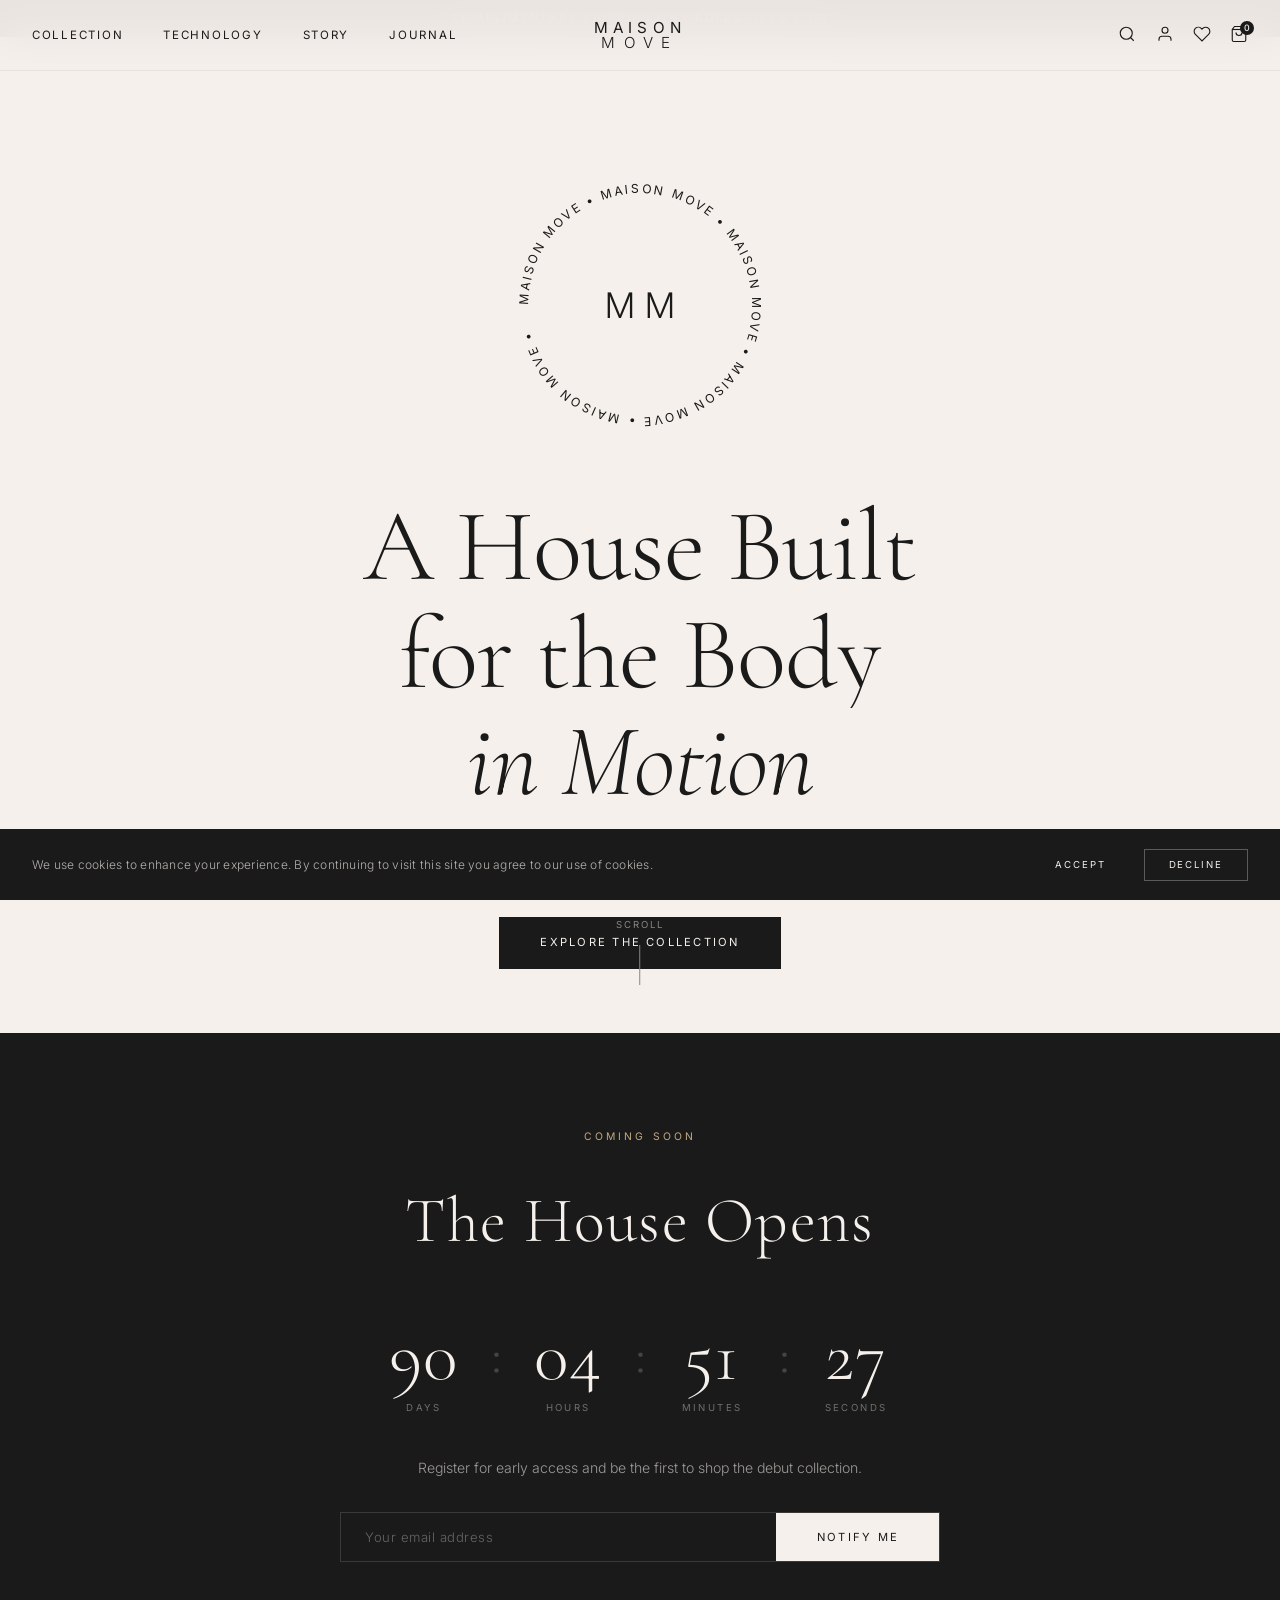
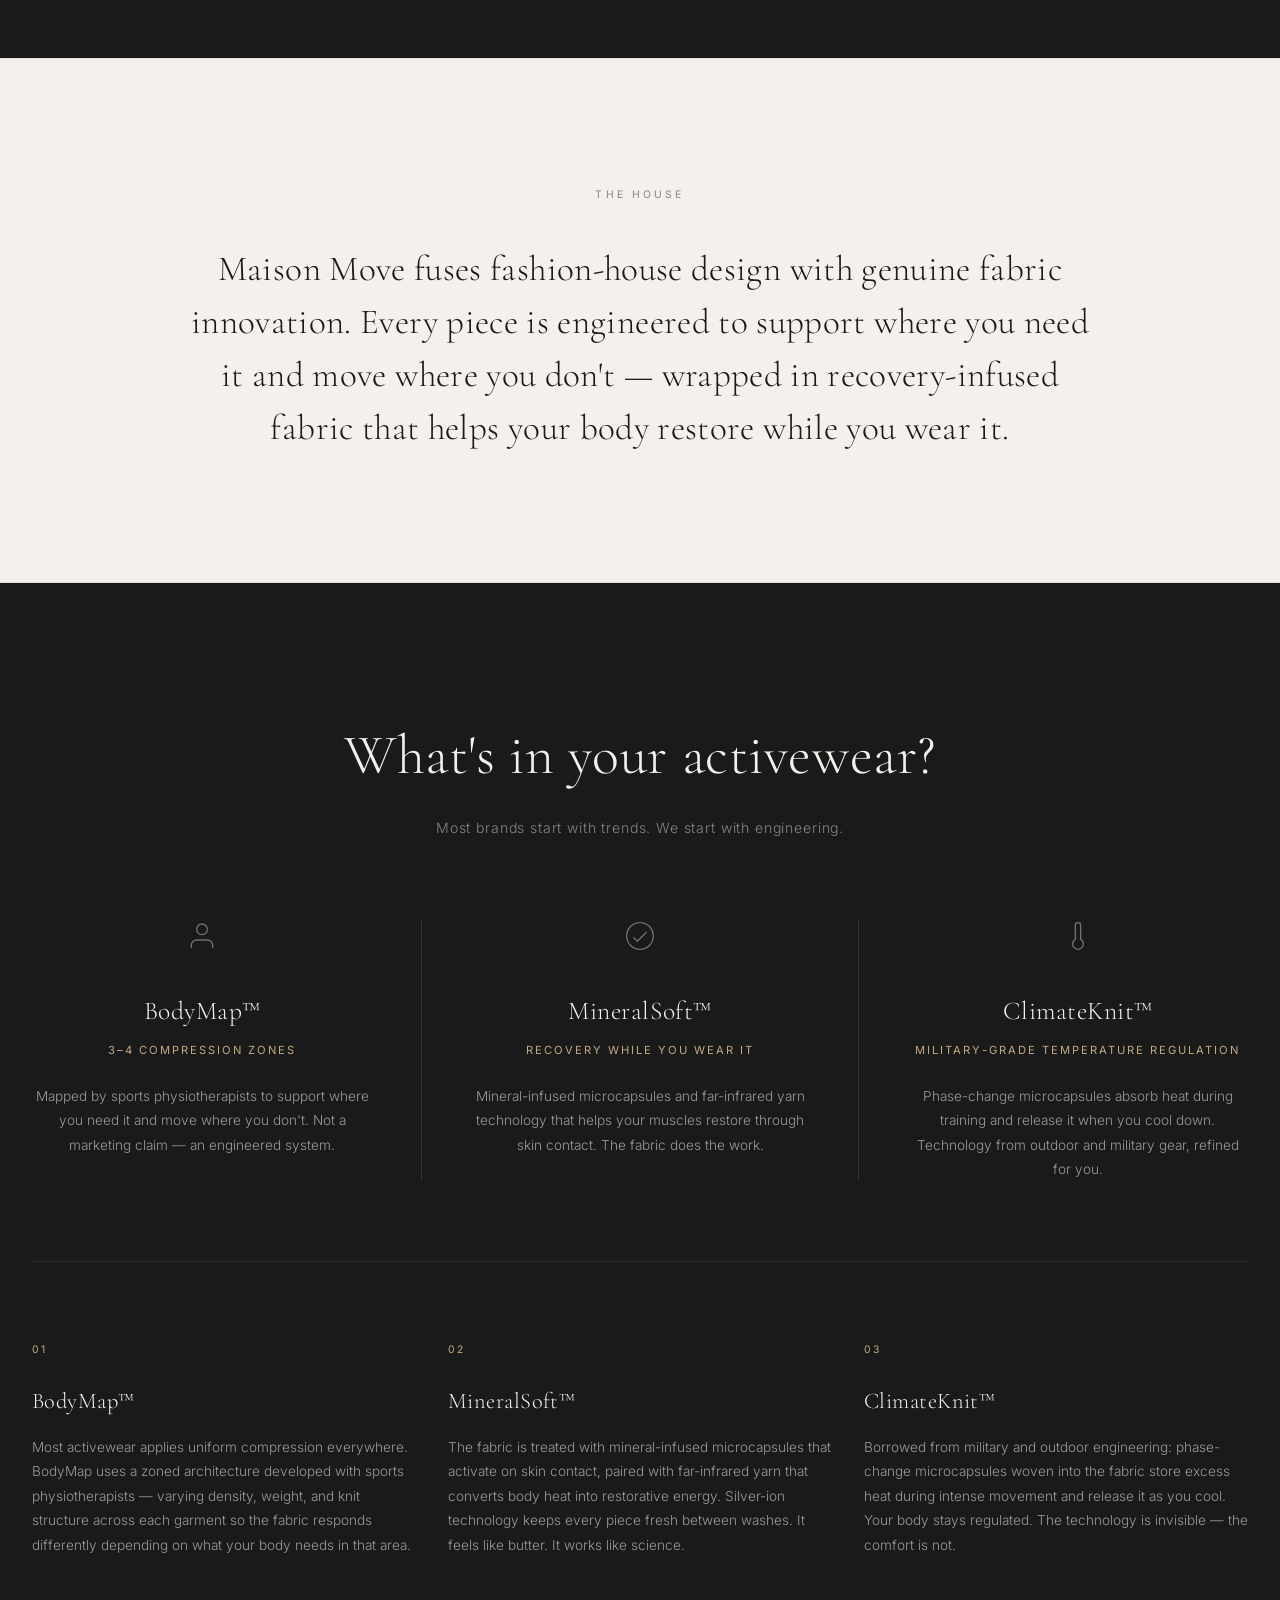
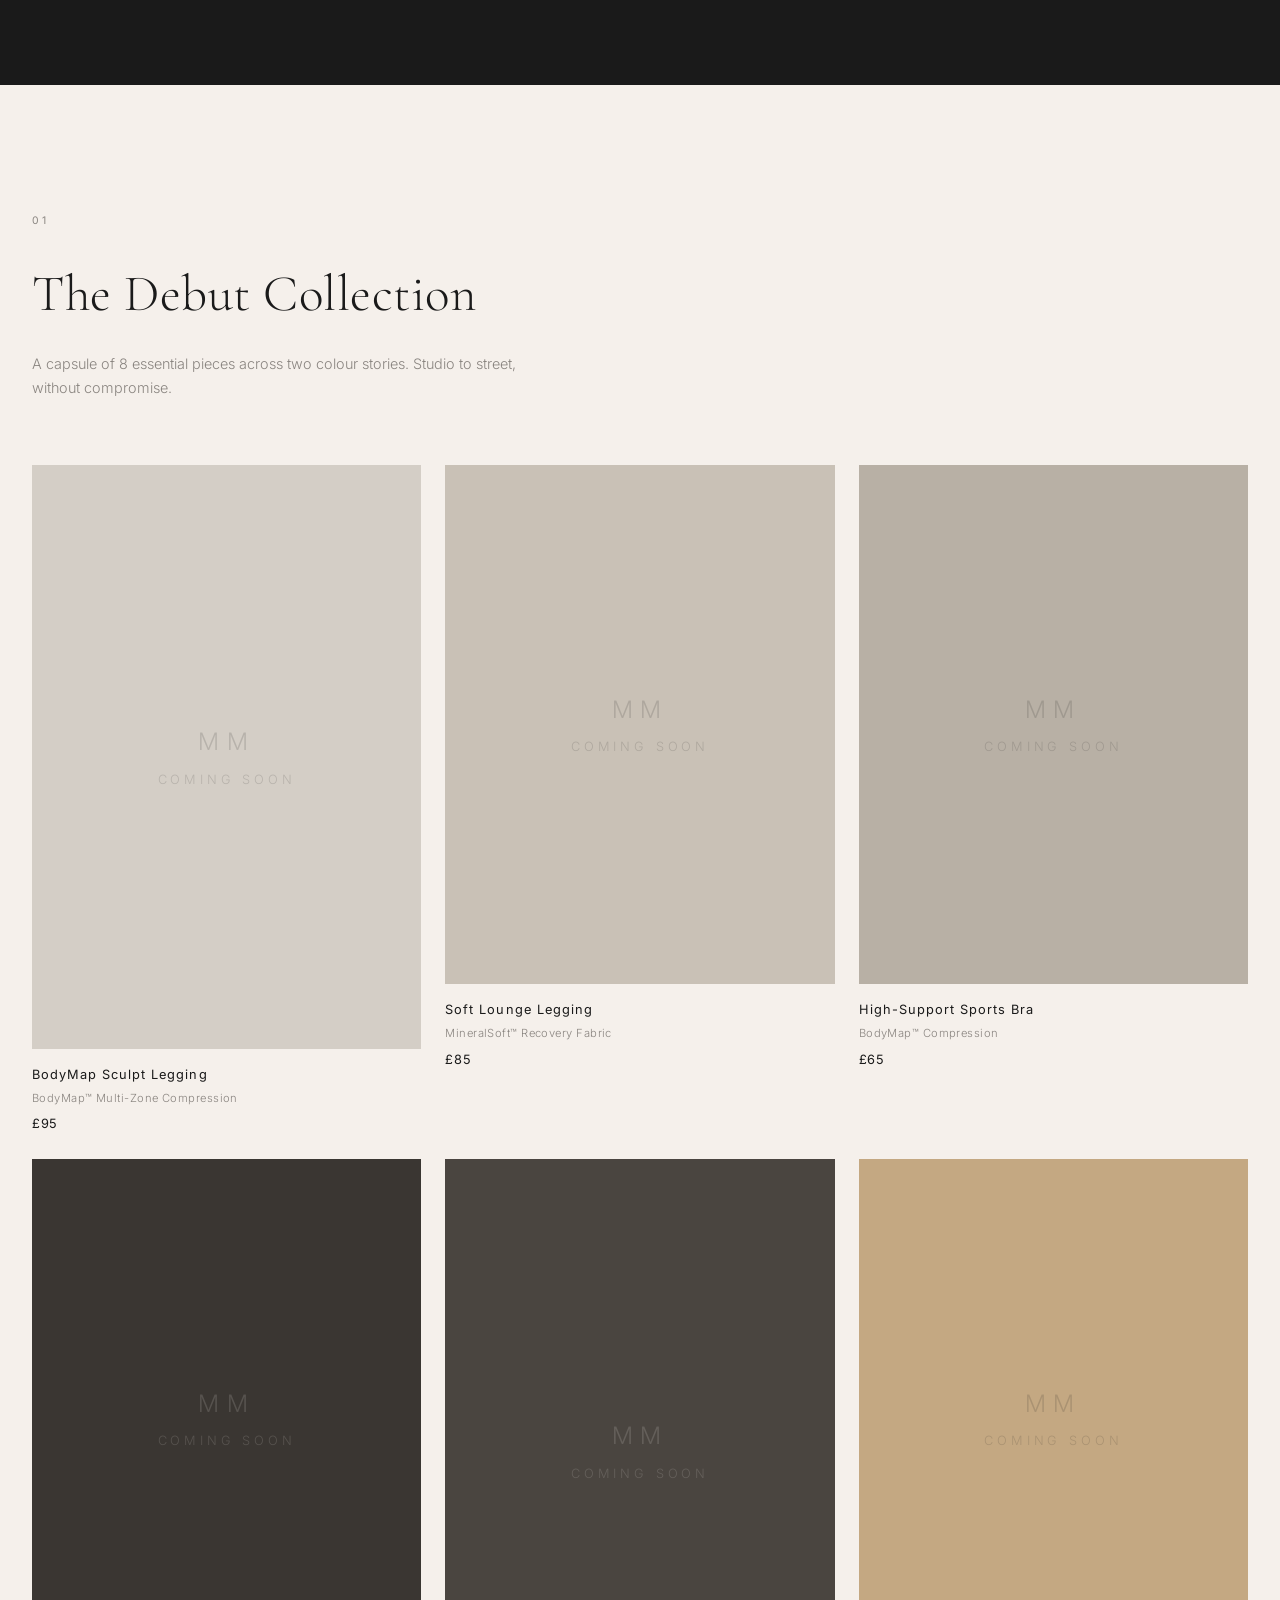
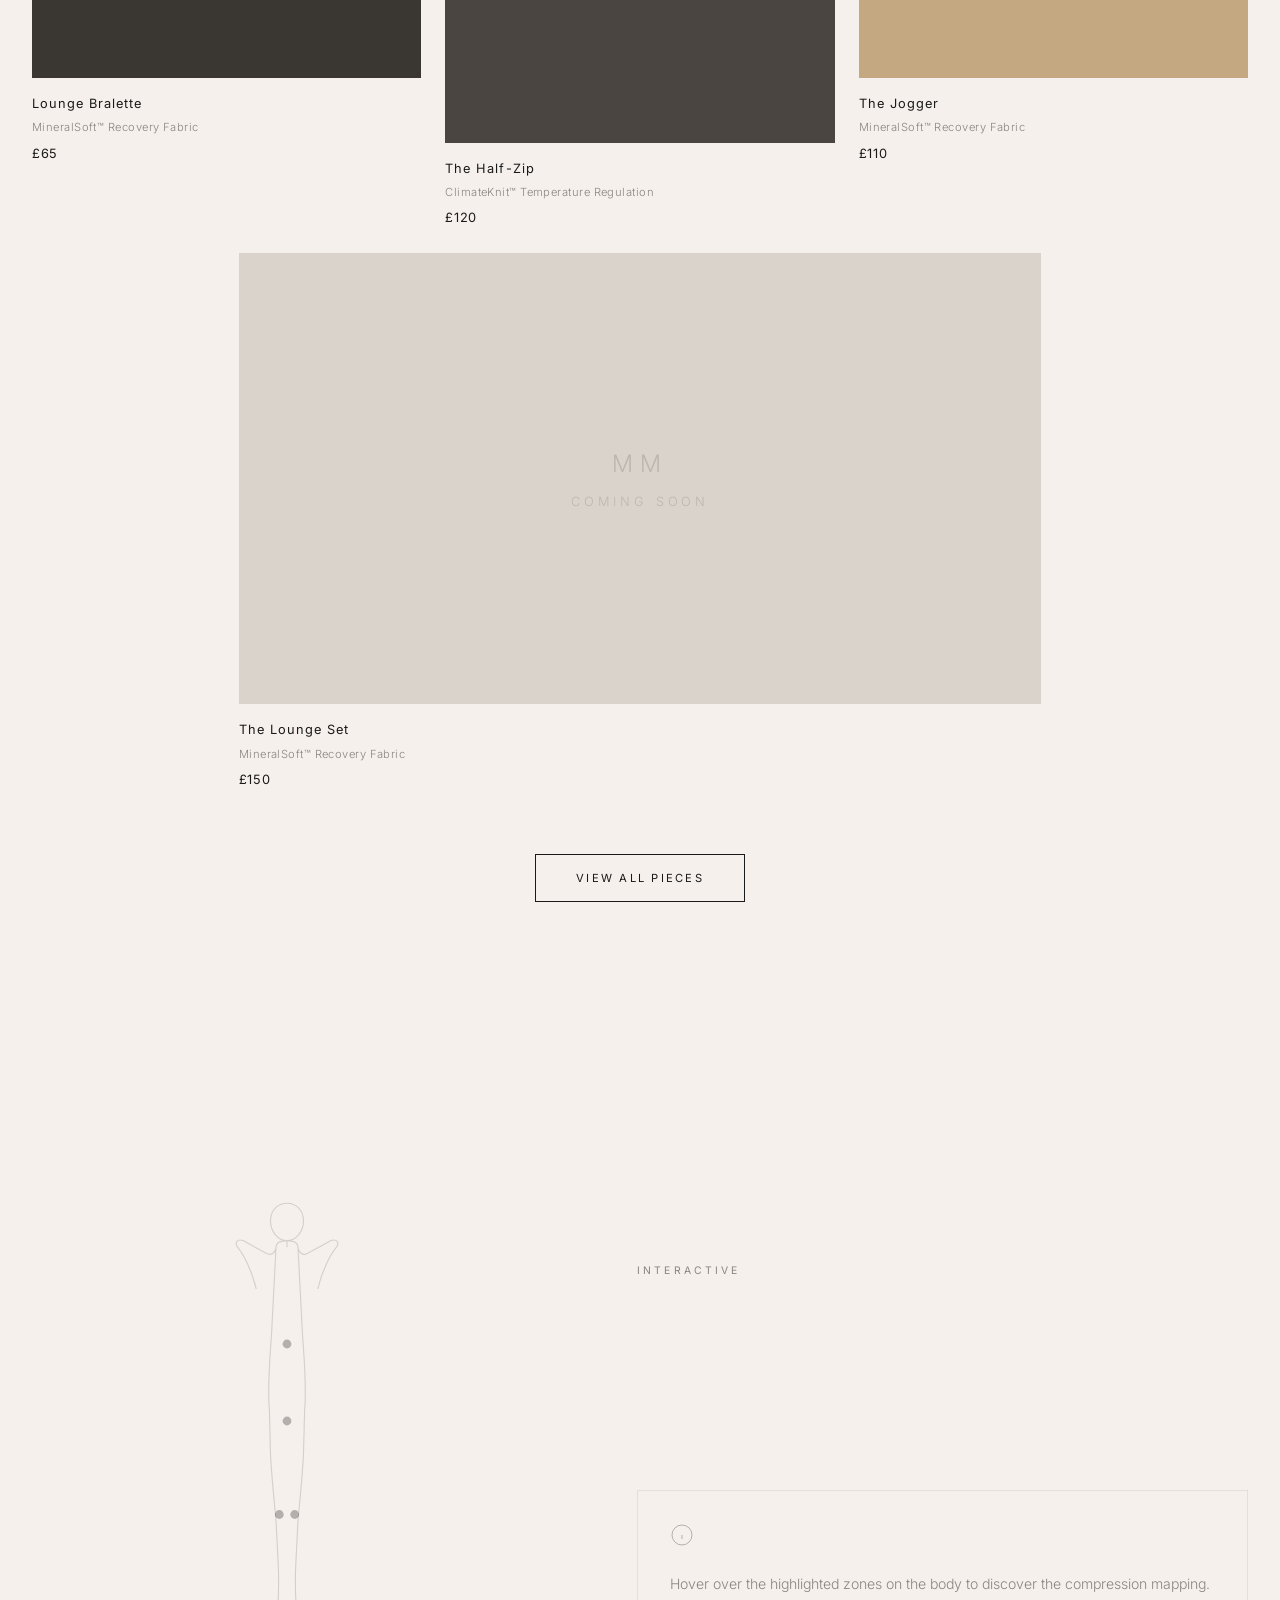
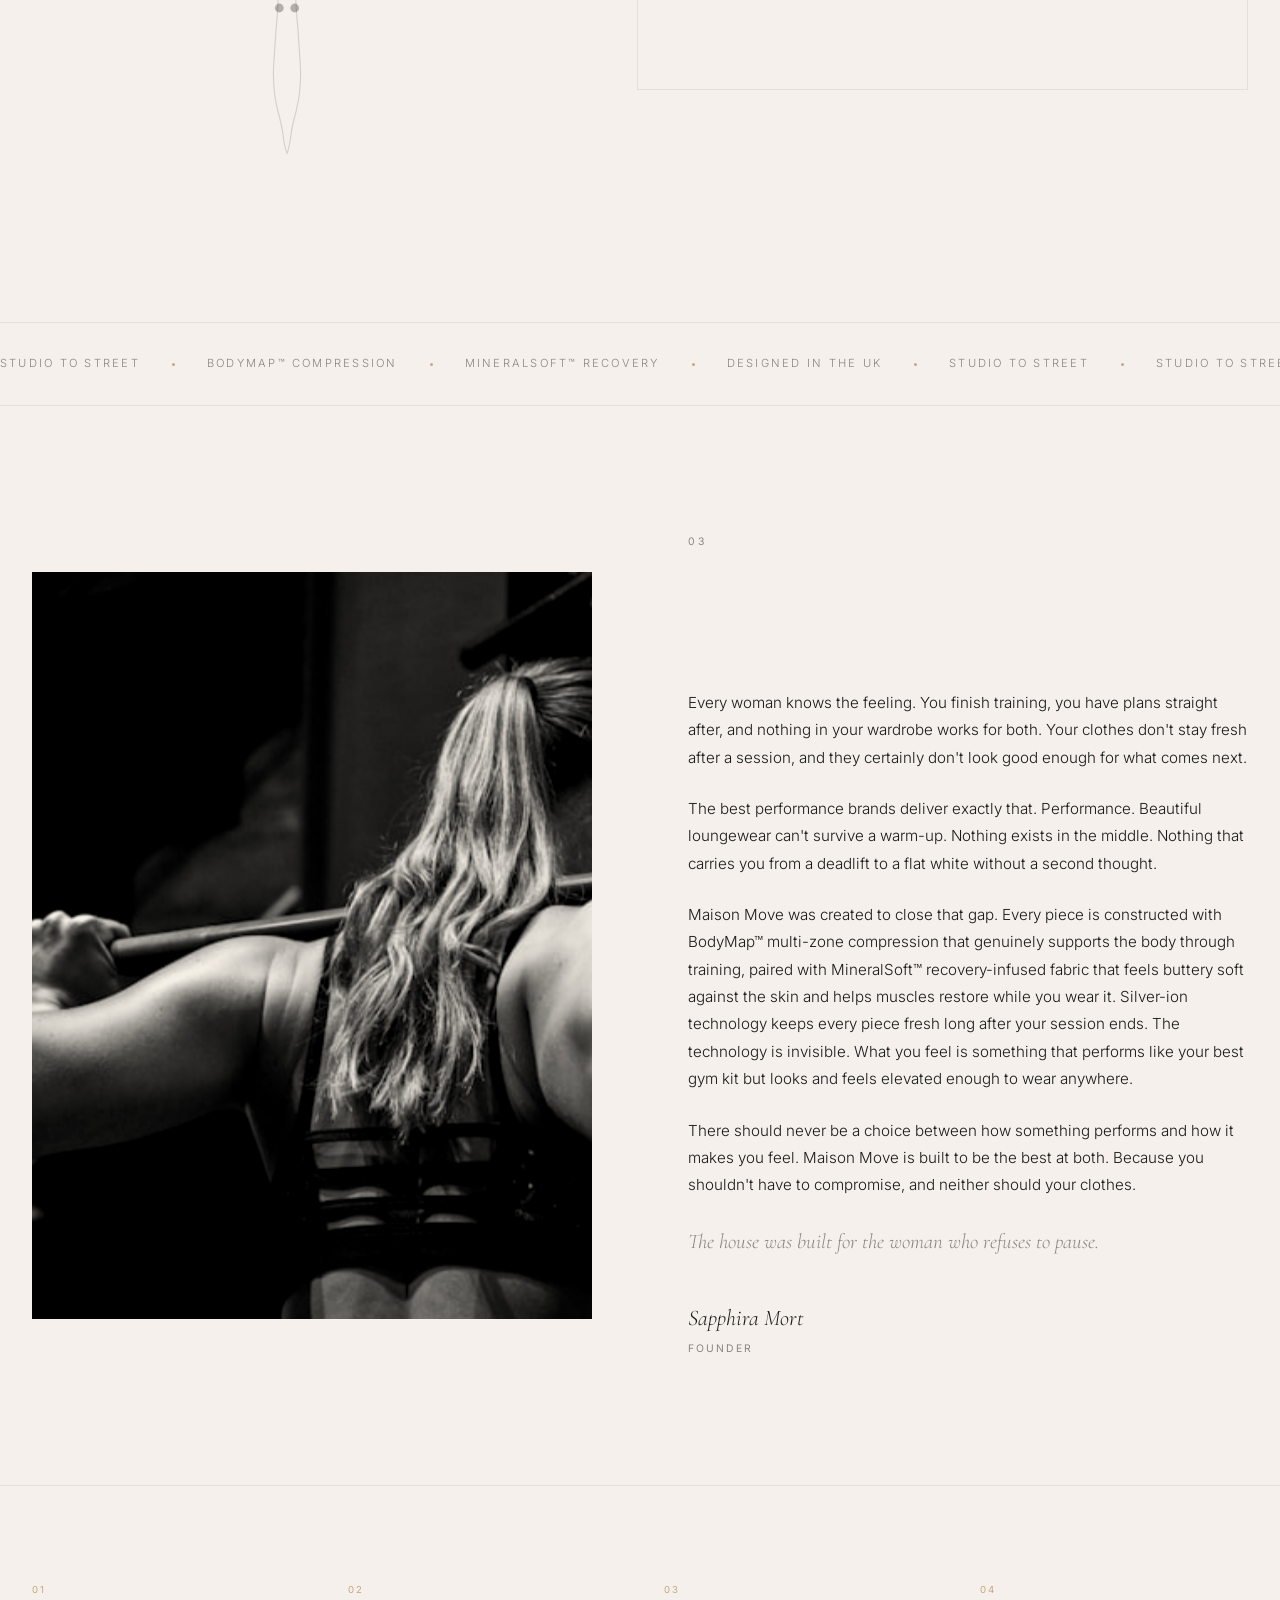
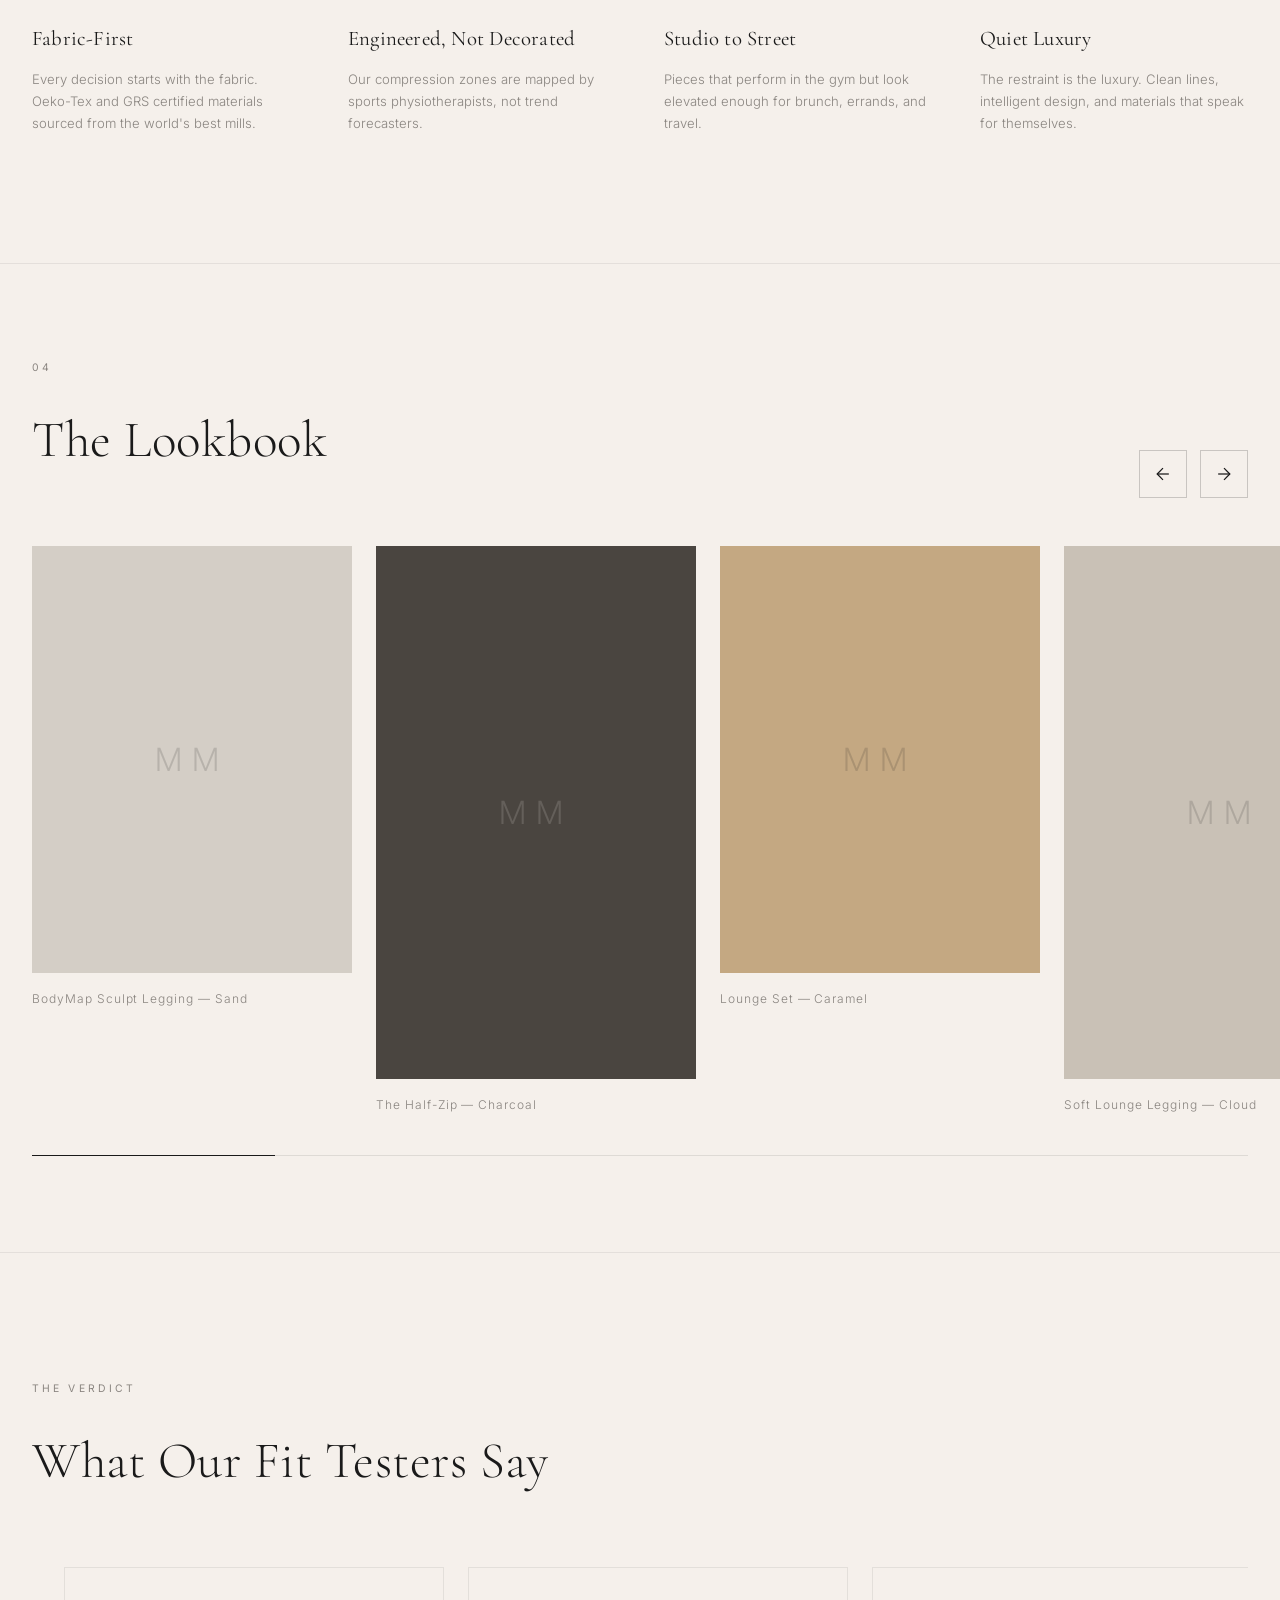
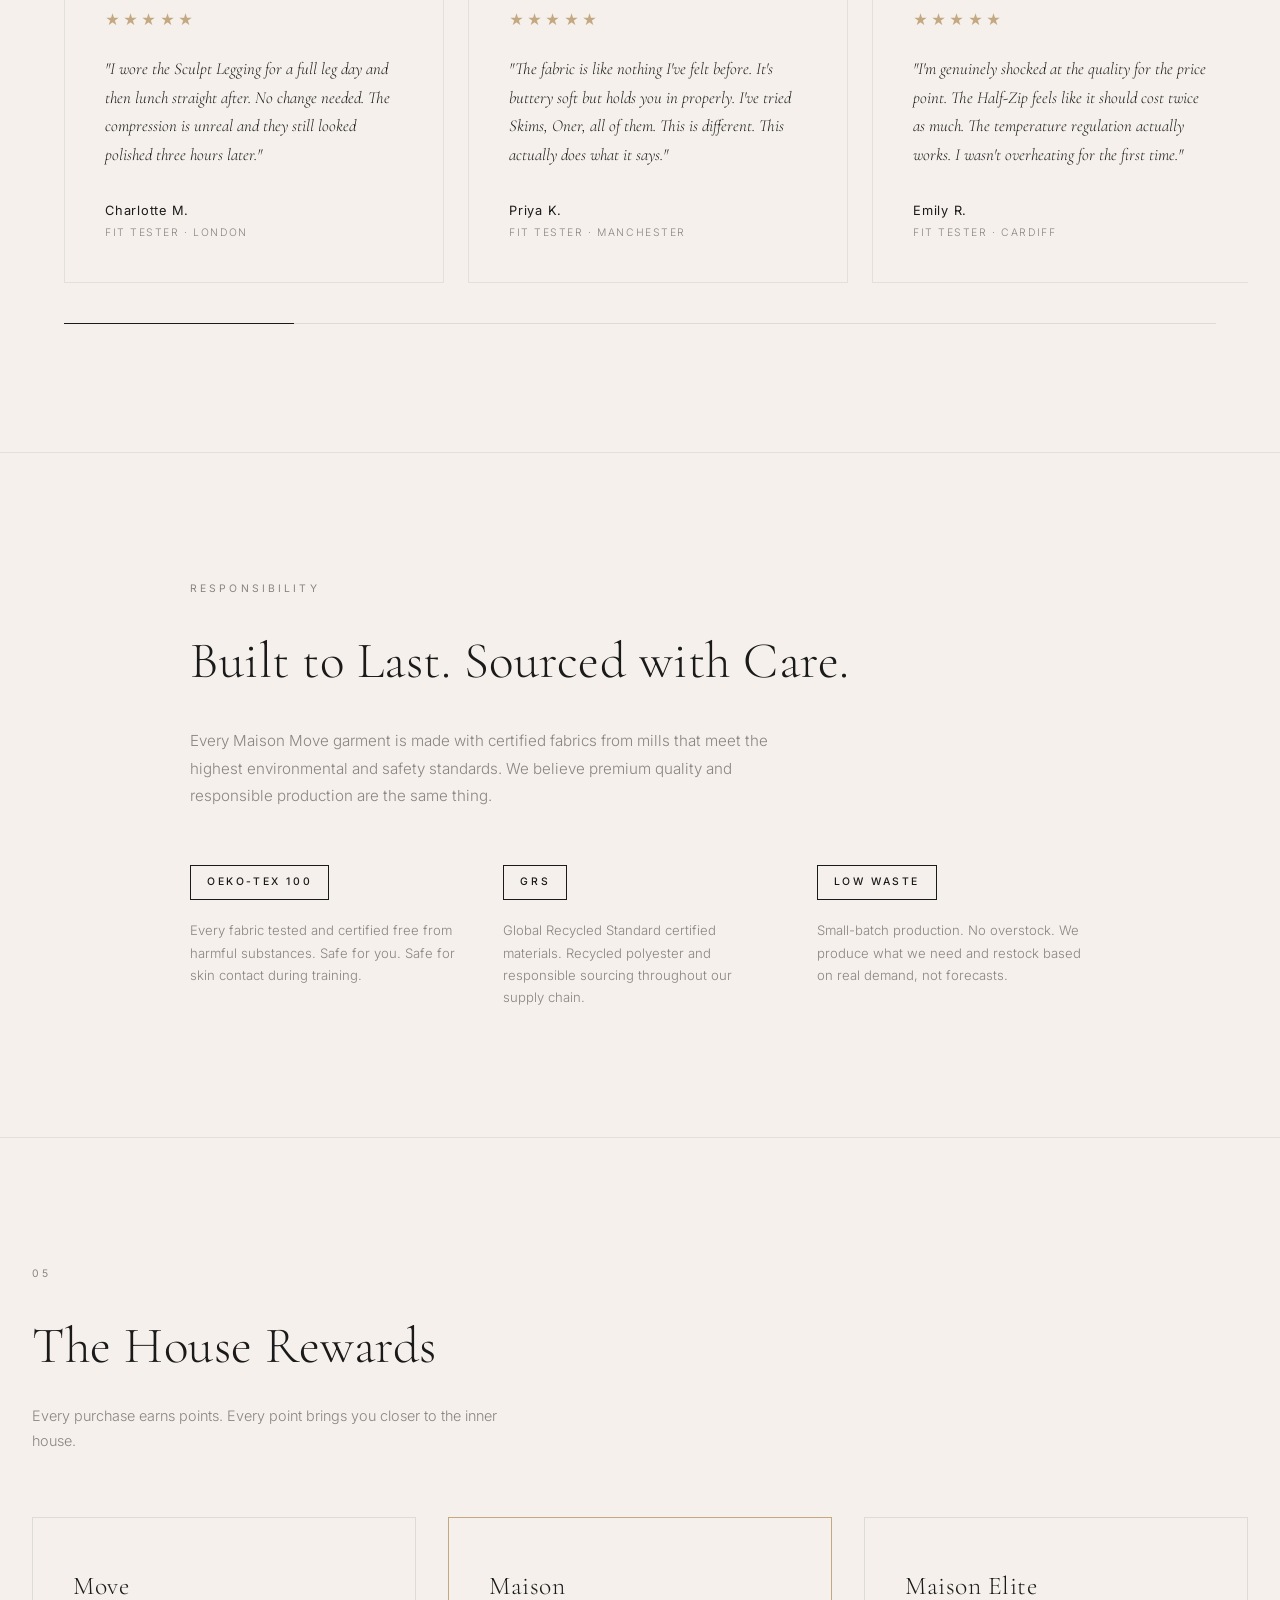
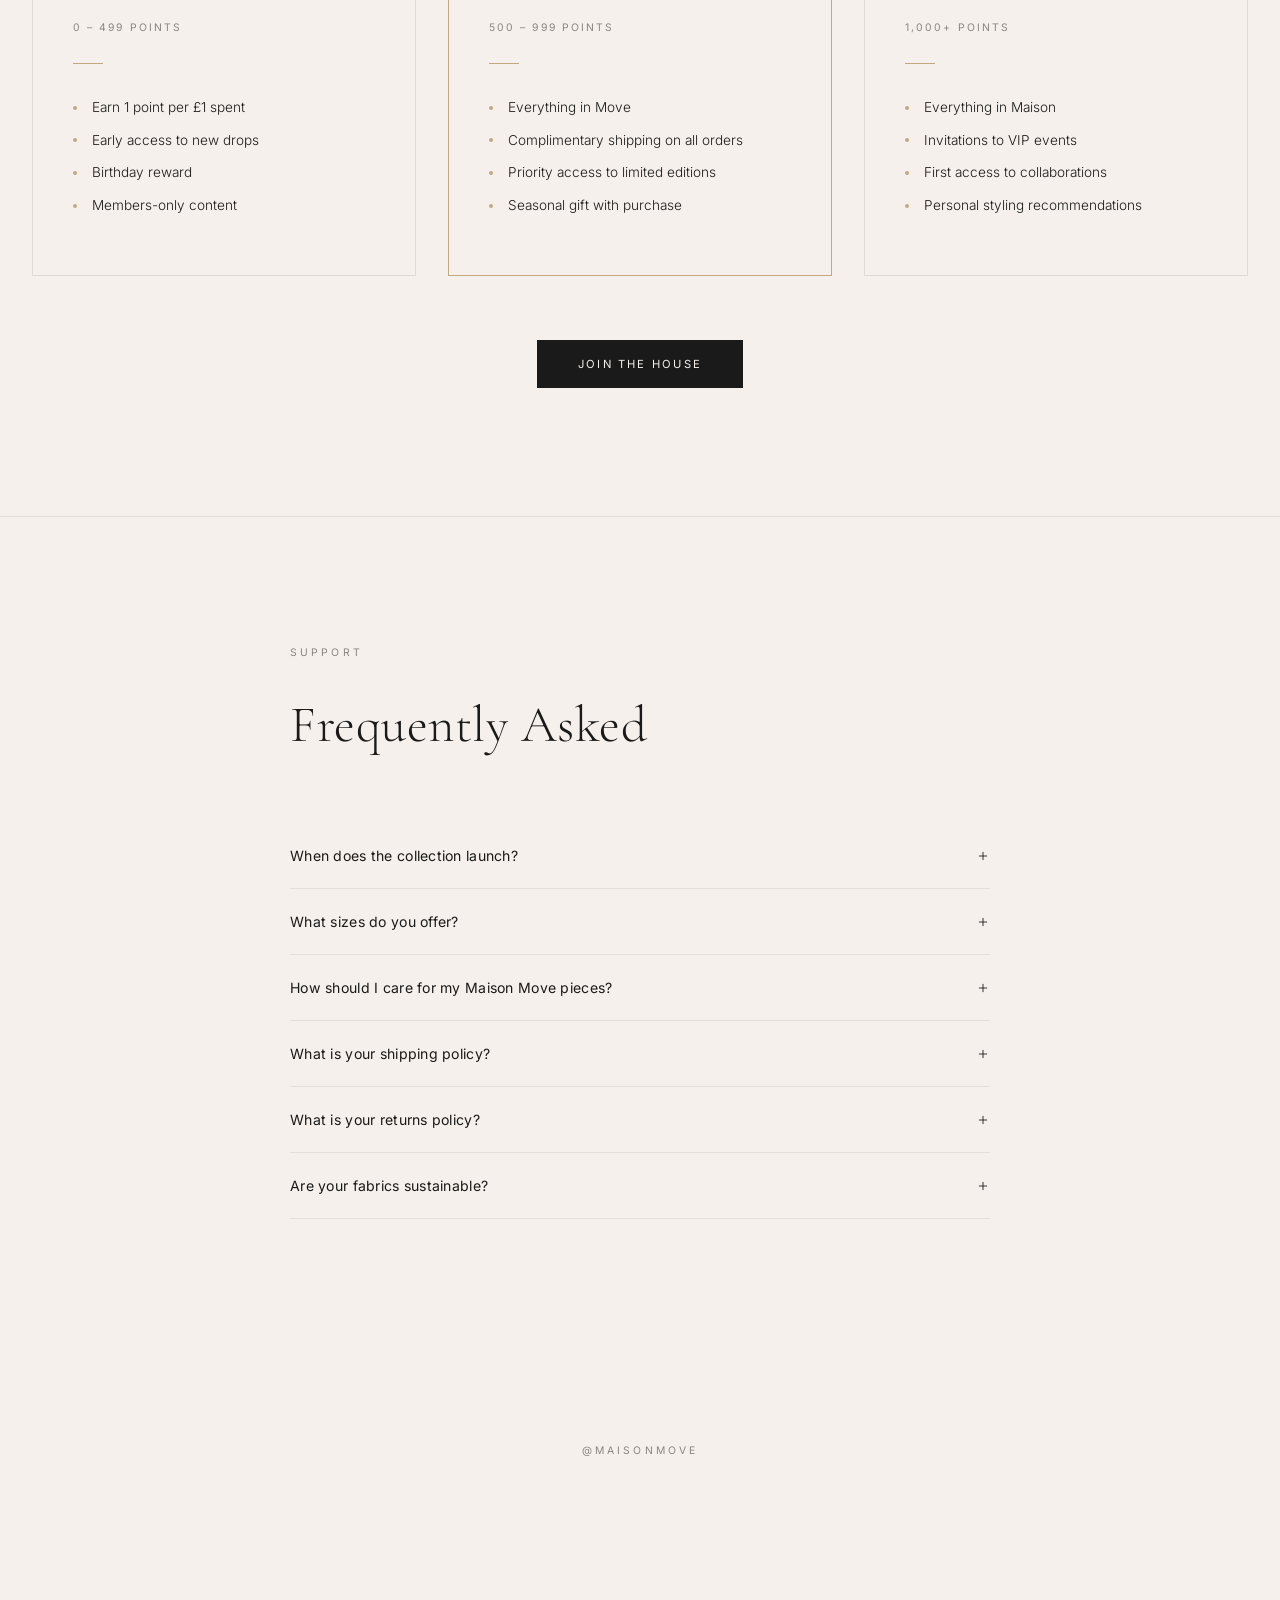
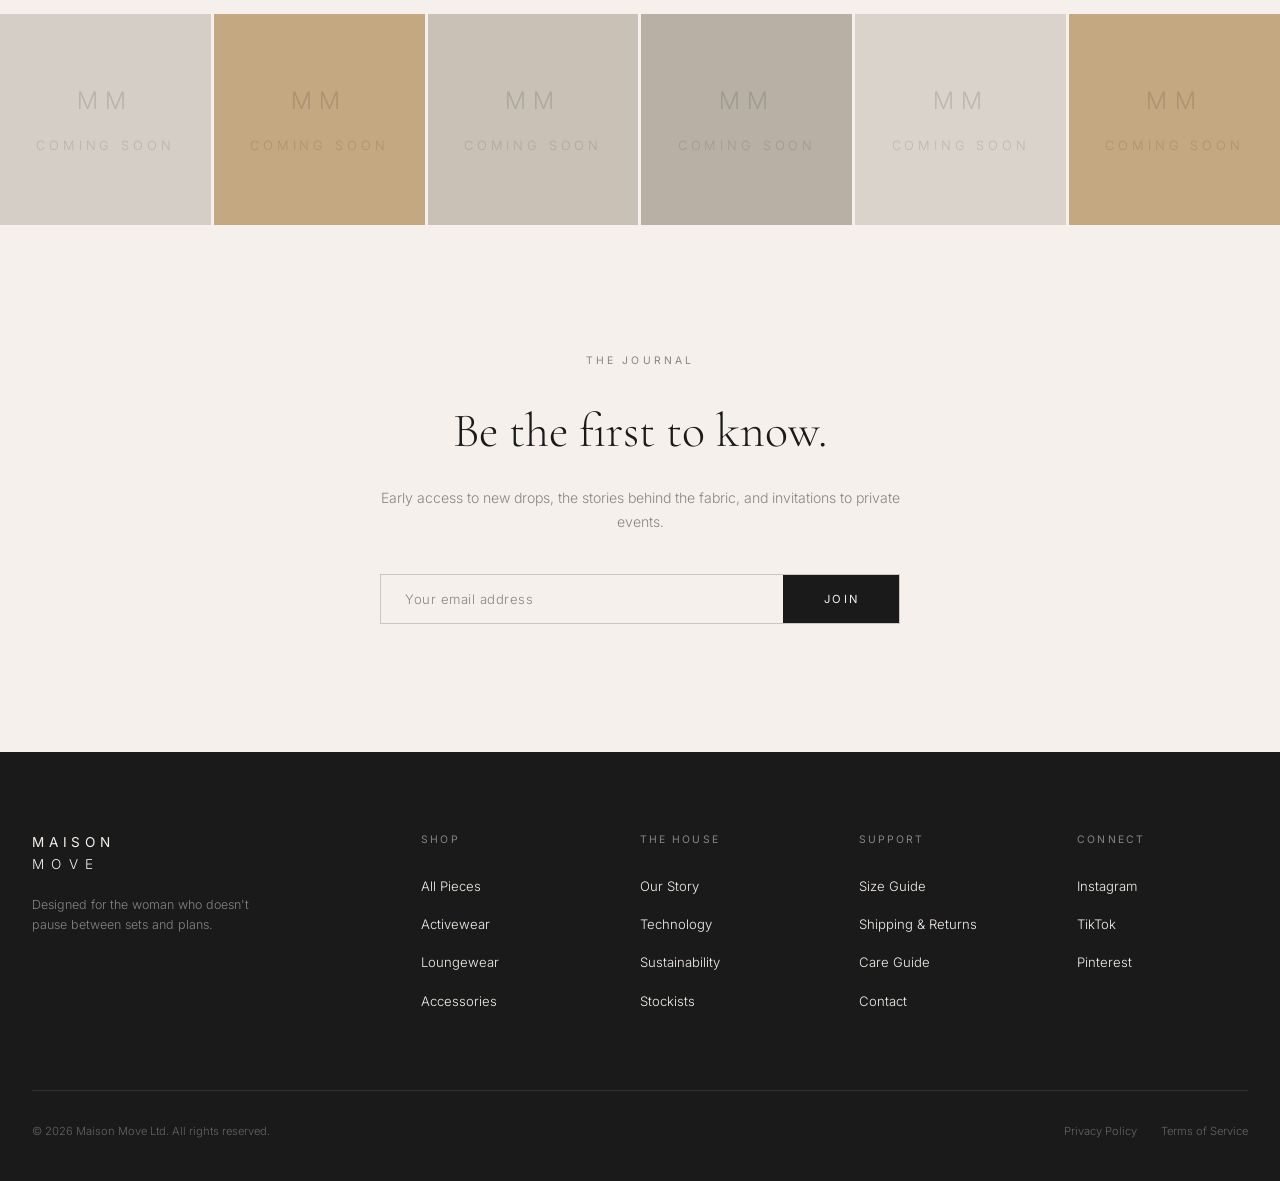
==== commit 574ededc: "Full site update — accounts, loyalty, wishlist, testimonials, FAQ, animations Major additions: - Acc" ====
--- a/index.html
+++ b/index.html
@@ -11,6 +11,13 @@
   <link rel="stylesheet" href="styles.css">
 </head>
 <body>
+
+  <!-- Loading Screen -->
+  <div class="loader" id="loader">
+    <div class="loader-content">
+      <span class="loader-mm">MM</span>
+    </div>
+  </div>
 
   <!-- Announcement Bar -->
   <div class="announcement-bar">
@@ -40,10 +47,16 @@
             <circle cx="11" cy="11" r="8"/><path d="m21 21-4.35-4.35"/>
           </svg>
         </button>
-        <button class="nav-action" aria-label="Account">
+        <button class="nav-action" aria-label="Account" onclick="document.getElementById('account-modal').classList.add('active')">
           <svg width="18" height="18" viewBox="0 0 24 24" fill="none" stroke="currentColor" stroke-width="1.5">
             <path d="M20 21v-2a4 4 0 0 0-4-4H8a4 4 0 0 0-4 4v2"/><circle cx="12" cy="7" r="4"/>
           </svg>
+        </button>
+        <button class="nav-action wishlist-nav-btn" aria-label="Wishlist" onclick="document.getElementById('wishlist-modal').classList.add('active')">
+          <svg width="18" height="18" viewBox="0 0 24 24" fill="none" stroke="currentColor" stroke-width="1.5">
+            <path d="M20.84 4.61a5.5 5.5 0 0 0-7.78 0L12 5.67l-1.06-1.06a5.5 5.5 0 0 0-7.78 7.78l1.06 1.06L12 21.23l7.78-7.78 1.06-1.06a5.5 5.5 0 0 0 0-7.78z"/>
+          </svg>
+          <span class="wishlist-count" id="wishlist-count">0</span>
         </button>
         <button class="nav-action cart-action" aria-label="Cart">
           <svg width="18" height="18" viewBox="0 0 24 24" fill="none" stroke="currentColor" stroke-width="1.5">
@@ -152,6 +165,67 @@
     </div>
   </section>
 
+  <!-- Tech Differentiator -->
+  <section class="tech-diff">
+    <div class="container">
+      <div class="tech-diff-header">
+        <h2 class="tech-diff-question">What's in your activewear?</h2>
+        <p class="tech-diff-sub">Most brands start with trends. We start with engineering.</p>
+      </div>
+      <div class="tech-diff-grid">
+        <div class="tech-diff-item">
+          <div class="tech-diff-icon">
+            <svg width="32" height="32" viewBox="0 0 24 24" fill="none" stroke="currentColor" stroke-width="1">
+              <path d="M20 21v-2a4 4 0 0 0-4-4H8a4 4 0 0 0-4 4v2"/><circle cx="12" cy="7" r="4"/>
+            </svg>
+          </div>
+          <h3 class="tech-diff-name">BodyMap&trade;</h3>
+          <p class="tech-diff-stat">3&ndash;4 compression zones</p>
+          <p class="tech-diff-desc">Mapped by sports physiotherapists to support where you need it and move where you don't. Not a marketing claim &mdash; an engineered system.</p>
+        </div>
+        <div class="tech-diff-divider"></div>
+        <div class="tech-diff-item">
+          <div class="tech-diff-icon">
+            <svg width="32" height="32" viewBox="0 0 24 24" fill="none" stroke="currentColor" stroke-width="1">
+              <path d="M12 22c5.523 0 10-4.477 10-10S17.523 2 12 2 2 6.477 2 12s4.477 10 10 10z"/><path d="m7 13 3 3 7-7"/>
+            </svg>
+          </div>
+          <h3 class="tech-diff-name">MineralSoft&trade;</h3>
+          <p class="tech-diff-stat">Recovery while you wear it</p>
+          <p class="tech-diff-desc">Mineral-infused microcapsules and far-infrared yarn technology that helps your muscles restore through skin contact. The fabric does the work.</p>
+        </div>
+        <div class="tech-diff-divider"></div>
+        <div class="tech-diff-item">
+          <div class="tech-diff-icon">
+            <svg width="32" height="32" viewBox="0 0 24 24" fill="none" stroke="currentColor" stroke-width="1">
+              <path d="M14 4v10.54a4 4 0 1 1-4 0V4a2 2 0 0 1 4 0Z"/>
+            </svg>
+          </div>
+          <h3 class="tech-diff-name">ClimateKnit&trade;</h3>
+          <p class="tech-diff-stat">Military-grade temperature regulation</p>
+          <p class="tech-diff-desc">Phase-change microcapsules absorb heat during training and release it when you cool down. Technology from outdoor and military gear, refined for you.</p>
+        </div>
+      </div>
+      <div class="tech-diff-detail-grid" id="technology">
+        <div class="tech-diff-detail">
+          <div class="tech-diff-detail-number">01</div>
+          <h3>BodyMap&trade;</h3>
+          <p>Most activewear applies uniform compression everywhere. BodyMap uses a zoned architecture developed with sports physiotherapists &mdash; varying density, weight, and knit structure across each garment so the fabric responds differently depending on what your body needs in that area.</p>
+        </div>
+        <div class="tech-diff-detail">
+          <div class="tech-diff-detail-number">02</div>
+          <h3>MineralSoft&trade;</h3>
+          <p>The fabric is treated with mineral-infused microcapsules that activate on skin contact, paired with far-infrared yarn that converts body heat into restorative energy. Silver-ion technology keeps every piece fresh between washes. It feels like butter. It works like science.</p>
+        </div>
+        <div class="tech-diff-detail">
+          <div class="tech-diff-detail-number">03</div>
+          <h3>ClimateKnit&trade;</h3>
+          <p>Borrowed from military and outdoor engineering: phase-change microcapsules woven into the fabric store excess heat during intense movement and release it as you cool. Your body stays regulated. The technology is invisible &mdash; the comfort is not.</p>
+        </div>
+      </div>
+    </div>
+  </section>
+
   <!-- Collection Grid -->
   <section class="collection" id="collection">
     <div class="container">
@@ -161,11 +235,15 @@
         <p class="section-description">A capsule of 8 essential pieces across two colour stories. Studio to street, without compromise.</p>
       </div>
       <div class="collection-grid">
-        <div class="collection-item collection-item-tall">
+        <div class="collection-item collection-item-tall" data-product="bodymap-sculpt-legging">
           <div class="collection-image" style="background-color: #d4cec6;">
             <div class="collection-placeholder">
               <span class="placeholder-mm">MM</span>
-            </div>
+              <span class="placeholder-soon">Coming Soon</span>
+            </div>
+            <button class="wishlist-btn" aria-label="Add to wishlist">
+              <svg width="18" height="18" viewBox="0 0 24 24" fill="none" stroke="currentColor" stroke-width="1.5"><path d="M20.84 4.61a5.5 5.5 0 0 0-7.78 0L12 5.67l-1.06-1.06a5.5 5.5 0 0 0-7.78 7.78l1.06 1.06L12 21.23l7.78-7.78 1.06-1.06a5.5 5.5 0 0 0 0-7.78z"/></svg>
+            </button>
           </div>
           <div class="collection-info">
             <h3>BodyMap Sculpt Legging</h3>
@@ -173,11 +251,15 @@
             <p class="collection-price">&pound;95</p>
           </div>
         </div>
-        <div class="collection-item">
+        <div class="collection-item" data-product="soft-lounge-legging">
           <div class="collection-image" style="background-color: #c9c1b6;">
             <div class="collection-placeholder">
               <span class="placeholder-mm">MM</span>
-            </div>
+              <span class="placeholder-soon">Coming Soon</span>
+            </div>
+            <button class="wishlist-btn" aria-label="Add to wishlist">
+              <svg width="18" height="18" viewBox="0 0 24 24" fill="none" stroke="currentColor" stroke-width="1.5"><path d="M20.84 4.61a5.5 5.5 0 0 0-7.78 0L12 5.67l-1.06-1.06a5.5 5.5 0 0 0-7.78 7.78l1.06 1.06L12 21.23l7.78-7.78 1.06-1.06a5.5 5.5 0 0 0 0-7.78z"/></svg>
+            </button>
           </div>
           <div class="collection-info">
             <h3>Soft Lounge Legging</h3>
@@ -185,11 +267,15 @@
             <p class="collection-price">&pound;85</p>
           </div>
         </div>
-        <div class="collection-item">
+        <div class="collection-item" data-product="high-support-sports-bra">
           <div class="collection-image" style="background-color: #b8b0a5;">
             <div class="collection-placeholder">
               <span class="placeholder-mm">MM</span>
-            </div>
+              <span class="placeholder-soon">Coming Soon</span>
+            </div>
+            <button class="wishlist-btn" aria-label="Add to wishlist">
+              <svg width="18" height="18" viewBox="0 0 24 24" fill="none" stroke="currentColor" stroke-width="1.5"><path d="M20.84 4.61a5.5 5.5 0 0 0-7.78 0L12 5.67l-1.06-1.06a5.5 5.5 0 0 0-7.78 7.78l1.06 1.06L12 21.23l7.78-7.78 1.06-1.06a5.5 5.5 0 0 0 0-7.78z"/></svg>
+            </button>
           </div>
           <div class="collection-info">
             <h3>High-Support Sports Bra</h3>
@@ -197,11 +283,15 @@
             <p class="collection-price">&pound;65</p>
           </div>
         </div>
-        <div class="collection-item">
+        <div class="collection-item" data-product="lounge-bralette">
           <div class="collection-image" style="background-color: #3a3632;">
             <div class="collection-placeholder placeholder-light">
               <span class="placeholder-mm">MM</span>
-            </div>
+              <span class="placeholder-soon">Coming Soon</span>
+            </div>
+            <button class="wishlist-btn wishlist-btn-light" aria-label="Add to wishlist">
+              <svg width="18" height="18" viewBox="0 0 24 24" fill="none" stroke="currentColor" stroke-width="1.5"><path d="M20.84 4.61a5.5 5.5 0 0 0-7.78 0L12 5.67l-1.06-1.06a5.5 5.5 0 0 0-7.78 7.78l1.06 1.06L12 21.23l7.78-7.78 1.06-1.06a5.5 5.5 0 0 0 0-7.78z"/></svg>
+            </button>
           </div>
           <div class="collection-info">
             <h3>Lounge Bralette</h3>
@@ -209,11 +299,15 @@
             <p class="collection-price">&pound;65</p>
           </div>
         </div>
-        <div class="collection-item collection-item-tall">
+        <div class="collection-item collection-item-tall" data-product="the-half-zip">
           <div class="collection-image" style="background-color: #4a4540;">
             <div class="collection-placeholder placeholder-light">
               <span class="placeholder-mm">MM</span>
-            </div>
+              <span class="placeholder-soon">Coming Soon</span>
+            </div>
+            <button class="wishlist-btn wishlist-btn-light" aria-label="Add to wishlist">
+              <svg width="18" height="18" viewBox="0 0 24 24" fill="none" stroke="currentColor" stroke-width="1.5"><path d="M20.84 4.61a5.5 5.5 0 0 0-7.78 0L12 5.67l-1.06-1.06a5.5 5.5 0 0 0-7.78 7.78l1.06 1.06L12 21.23l7.78-7.78 1.06-1.06a5.5 5.5 0 0 0 0-7.78z"/></svg>
+            </button>
           </div>
           <div class="collection-info">
             <h3>The Half-Zip</h3>
@@ -221,11 +315,15 @@
             <p class="collection-price">&pound;120</p>
           </div>
         </div>
-        <div class="collection-item">
+        <div class="collection-item" data-product="the-jogger">
           <div class="collection-image" style="background-color: #c4a882;">
             <div class="collection-placeholder">
               <span class="placeholder-mm">MM</span>
-            </div>
+              <span class="placeholder-soon">Coming Soon</span>
+            </div>
+            <button class="wishlist-btn" aria-label="Add to wishlist">
+              <svg width="18" height="18" viewBox="0 0 24 24" fill="none" stroke="currentColor" stroke-width="1.5"><path d="M20.84 4.61a5.5 5.5 0 0 0-7.78 0L12 5.67l-1.06-1.06a5.5 5.5 0 0 0-7.78 7.78l1.06 1.06L12 21.23l7.78-7.78 1.06-1.06a5.5 5.5 0 0 0 0-7.78z"/></svg>
+            </button>
           </div>
           <div class="collection-info">
             <h3>The Jogger</h3>
@@ -233,11 +331,15 @@
             <p class="collection-price">&pound;110</p>
           </div>
         </div>
-        <div class="collection-item collection-item-wide">
+        <div class="collection-item collection-item-wide" data-product="the-lounge-set">
           <div class="collection-image" style="background-color: #d9d3cb;">
             <div class="collection-placeholder">
               <span class="placeholder-mm">MM</span>
-            </div>
+              <span class="placeholder-soon">Coming Soon</span>
+            </div>
+            <button class="wishlist-btn" aria-label="Add to wishlist">
+              <svg width="18" height="18" viewBox="0 0 24 24" fill="none" stroke="currentColor" stroke-width="1.5"><path d="M20.84 4.61a5.5 5.5 0 0 0-7.78 0L12 5.67l-1.06-1.06a5.5 5.5 0 0 0-7.78 7.78l1.06 1.06L12 21.23l7.78-7.78 1.06-1.06a5.5 5.5 0 0 0 0-7.78z"/></svg>
+            </button>
           </div>
           <div class="collection-info">
             <h3>The Lounge Set</h3>
@@ -247,56 +349,7 @@
         </div>
       </div>
       <div class="collection-cta">
-        <a href="#" class="btn btn-secondary">View All Pieces</a>
-      </div>
-    </div>
-  </section>
-
-  <!-- Technology -->
-  <section class="technology" id="technology">
-    <div class="container">
-      <div class="section-header">
-        <span class="section-label">02</span>
-        <h2 class="section-title">The Innovation</h2>
-        <p class="section-description">Three proprietary technologies. One philosophy: your body deserves engineering, not marketing.</p>
-      </div>
-      <div class="tech-grid">
-        <div class="tech-card">
-          <div class="tech-number">01</div>
-          <h3 class="tech-name">BodyMap&trade;</h3>
-          <p class="tech-subtitle">Multi-Zone Adaptive Compression</p>
-          <div class="tech-divider"></div>
-          <p class="tech-description">
-            Three to four strategically placed compression zones mapped to the body.
-            Higher compression around the core and glutes for support and sculpting.
-            Lighter compression at the calves and arms for freedom of movement.
-            Breathable zones at high-heat areas. Designed with input from sports physiotherapists.
-          </p>
-        </div>
-        <div class="tech-card">
-          <div class="tech-number">02</div>
-          <h3 class="tech-name">MineralSoft&trade;</h3>
-          <p class="tech-subtitle">Recovery-Infused Fabric</p>
-          <div class="tech-divider"></div>
-          <p class="tech-description">
-            Mineral-infused microcapsules release trace minerals through skin contact.
-            Far-infrared yarn technology reflects body heat back as restorative energy.
-            Anti-microbial silver-ion properties keep the garment fresh between washes.
-            Wrapped in a matte luxury finish that looks as expensive as it performs.
-          </p>
-        </div>
-        <div class="tech-card">
-          <div class="tech-number">03</div>
-          <h3 class="tech-name">ClimateKnit&trade;</h3>
-          <p class="tech-subtitle">Temperature-Regulating Technology</p>
-          <div class="tech-divider"></div>
-          <p class="tech-description">
-            Phase-change material microcapsules embedded in the fabric absorb body heat
-            during intense exercise and release it when you cool down. This technology
-            exists in outdoor and military gear &mdash; Maison Move brings it to premium
-            women's activewear.
-          </p>
-        </div>
+        <button class="btn btn-secondary" onclick="document.getElementById('collection-modal').classList.add('active')">View All Pieces</button>
       </div>
     </div>
   </section>
@@ -409,9 +462,9 @@
         <span class="marquee-dot"></span>
         <span>MineralSoft&trade; Recovery</span>
         <span class="marquee-dot"></span>
-        <span>Designed in Wales</span>
+        <span>Designed in the UK</span>
         <span class="marquee-dot"></span>
-        <span>&pound;65 &ndash; &pound;150</span>
+        <span>Studio to Street</span>
         <span class="marquee-dot"></span>
         <span>Studio to Street</span>
         <span class="marquee-dot"></span>
@@ -419,9 +472,9 @@
         <span class="marquee-dot"></span>
         <span>MineralSoft&trade; Recovery</span>
         <span class="marquee-dot"></span>
-        <span>Designed in Wales</span>
+        <span>Designed in the UK</span>
         <span class="marquee-dot"></span>
-        <span>&pound;65 &ndash; &pound;150</span>
+        <span>Studio to Street</span>
         <span class="marquee-dot"></span>
       </div>
     </div>
@@ -441,29 +494,28 @@
           <h2 class="section-title">Why We Exist.</h2>
           <div class="story-text">
             <p>
-              Maison Move was born from a problem I lived every day. I'd finish a weights session
-              and have coffee with friends straight after &mdash; but nothing I owned could do both.
-              I was coming home to change between every part of my day. Gym, then home. Change.
-              Go out, then home. Change again. My wardrobe was split in two and my life was
-              working around it.
+              Every woman knows the feeling. You finish training, you have plans straight
+              after, and nothing in your wardrobe works for both. Your clothes don't stay
+              fresh after a session, and they certainly don't look good enough for what comes next.
             </p>
             <p>
-              The brands I loved did one thing well. Performance wear that looked like performance wear.
-              Beautiful lounge pieces that couldn't survive a warm-up. Nothing existed in the middle &mdash;
-              nothing that could take me from a deadlift to a flat white without a second thought.
+              The best performance brands deliver exactly that. Performance. Beautiful
+              loungewear can't survive a warm-up. Nothing exists in the middle. Nothing
+              that carries you from a deadlift to a flat white without a second thought.
             </p>
             <p>
-              So I built it. Every Maison Move piece is constructed with BodyMap&trade; multi-zone
-              compression that genuinely supports your body through training, paired with our
-              MineralSoft&trade; recovery fabric that feels buttery soft against the skin and helps
-              your muscles restore while you wear it. The technology is invisible &mdash; what you
-              feel is something that performs like your best gym kit but looks and feels elevated
-              enough to wear anywhere.
+              Maison Move was created to close that gap. Every piece is constructed with
+              BodyMap&trade; multi-zone compression that genuinely supports the body through
+              training, paired with MineralSoft&trade; recovery-infused fabric that feels
+              buttery soft against the skin and helps muscles restore while you wear it.
+              Silver-ion technology keeps every piece fresh long after your session ends.
+              The technology is invisible. What you feel is something that performs
+              like your best gym kit but looks and feels elevated enough to wear anywhere.
             </p>
             <p>
-              We don't believe you should have to choose between how something performs and how
-              it makes you feel. At Maison Move, we pride ourselves on being the best at both &mdash;
-              because you shouldn't have to compromise, and neither should your clothes.
+              There should never be a choice between how something performs and how it
+              makes you feel. Maison Move is built to be the best at both. Because
+              you shouldn't have to compromise, and neither should your clothes.
             </p>
             <p>The house was built for the woman who refuses to pause.</p>
           </div>
@@ -571,6 +623,265 @@
     <div class="container">
       <div class="lookbook-progress">
         <div class="lookbook-progress-bar" id="lookbook-progress-bar"></div>
+      </div>
+    </div>
+  </section>
+
+  <!-- Testimonials -->
+  <section class="testimonials">
+    <div class="container">
+      <div class="section-header">
+        <span class="section-label">The Verdict</span>
+        <h2 class="section-title">What Our Fit Testers Say</h2>
+      </div>
+      <div class="testimonials-track-wrapper">
+        <div class="testimonials-track">
+          <div class="testimonial-card">
+            <div class="testimonial-stars">
+              <span>&starf;</span><span>&starf;</span><span>&starf;</span><span>&starf;</span><span>&starf;</span>
+            </div>
+            <p class="testimonial-quote">"I wore the Sculpt Legging for a full leg day and then lunch straight after. No change needed. The compression is unreal and they still looked polished three hours later."</p>
+            <div class="testimonial-author">
+              <span class="testimonial-name">Charlotte M.</span>
+              <span class="testimonial-detail">Fit Tester &middot; London</span>
+            </div>
+          </div>
+          <div class="testimonial-card">
+            <div class="testimonial-stars">
+              <span>&starf;</span><span>&starf;</span><span>&starf;</span><span>&starf;</span><span>&starf;</span>
+            </div>
+            <p class="testimonial-quote">"The fabric is like nothing I've felt before. It's buttery soft but holds you in properly. I've tried Skims, Oner, all of them. This is different. This actually does what it says."</p>
+            <div class="testimonial-author">
+              <span class="testimonial-name">Priya K.</span>
+              <span class="testimonial-detail">Fit Tester &middot; Manchester</span>
+            </div>
+          </div>
+          <div class="testimonial-card">
+            <div class="testimonial-stars">
+              <span>&starf;</span><span>&starf;</span><span>&starf;</span><span>&starf;</span><span>&starf;</span>
+            </div>
+            <p class="testimonial-quote">"I'm genuinely shocked at the quality for the price point. The Half-Zip feels like it should cost twice as much. The temperature regulation actually works. I wasn't overheating for the first time."</p>
+            <div class="testimonial-author">
+              <span class="testimonial-name">Emily R.</span>
+              <span class="testimonial-detail">Fit Tester &middot; Cardiff</span>
+            </div>
+          </div>
+          <div class="testimonial-card">
+            <div class="testimonial-stars">
+              <span>&starf;</span><span>&starf;</span><span>&starf;</span><span>&starf;</span><span>&starf;</span>
+            </div>
+            <p class="testimonial-quote">"I trained in the morning, ran errands all afternoon, and met friends for dinner. Same outfit. Still felt fresh, still looked put together. That's never happened before."</p>
+            <div class="testimonial-author">
+              <span class="testimonial-name">Olivia T.</span>
+              <span class="testimonial-detail">Fit Tester &middot; Bristol</span>
+            </div>
+          </div>
+          <div class="testimonial-card">
+            <div class="testimonial-stars">
+              <span>&starf;</span><span>&starf;</span><span>&starf;</span><span>&starf;</span><span>&starf;</span>
+            </div>
+            <p class="testimonial-quote">"The Lounge Set is dangerous. I put it on after training and didn't want to take it off for two days. It's that comfortable. The recovery fabric genuinely makes your legs feel less sore."</p>
+            <div class="testimonial-author">
+              <span class="testimonial-name">Jade W.</span>
+              <span class="testimonial-detail">Fit Tester &middot; Birmingham</span>
+            </div>
+          </div>
+        </div>
+      </div>
+      <div class="container">
+        <div class="testimonials-progress">
+          <div class="testimonials-progress-bar" id="testimonials-progress-bar"></div>
+        </div>
+      </div>
+    </div>
+  </section>
+
+  <!-- Sustainability -->
+  <section class="sustainability" id="sustainability">
+    <div class="container">
+      <div class="sustainability-inner">
+        <div class="sustainability-content">
+          <span class="section-label">Responsibility</span>
+          <h2 class="section-title">Built to Last. Sourced with Care.</h2>
+          <p class="sustainability-text">
+            Every Maison Move garment is made with certified fabrics from mills that meet the highest
+            environmental and safety standards. We believe premium quality and responsible production
+            are the same thing.
+          </p>
+          <div class="cert-grid">
+            <div class="cert-item">
+              <div class="cert-badge">OEKO-TEX 100</div>
+              <p>Every fabric tested and certified free from harmful substances. Safe for you. Safe for skin contact during training.</p>
+            </div>
+            <div class="cert-item">
+              <div class="cert-badge">GRS</div>
+              <p>Global Recycled Standard certified materials. Recycled polyester and responsible sourcing throughout our supply chain.</p>
+            </div>
+            <div class="cert-item">
+              <div class="cert-badge">Low Waste</div>
+              <p>Small-batch production. No overstock. We produce what we need and restock based on real demand, not forecasts.</p>
+            </div>
+          </div>
+        </div>
+      </div>
+    </div>
+  </section>
+
+  <!-- Loyalty Programme -->
+  <section class="loyalty" id="loyalty">
+    <div class="container">
+      <div class="section-header">
+        <span class="section-label">05</span>
+        <h2 class="section-title">The House Rewards</h2>
+        <p class="section-description">Every purchase earns points. Every point brings you closer to the inner house.</p>
+      </div>
+      <div class="loyalty-grid">
+        <div class="loyalty-tier">
+          <div class="loyalty-tier-header">
+            <span class="loyalty-tier-name">Move</span>
+            <span class="loyalty-tier-points">0 &ndash; 499 points</span>
+          </div>
+          <div class="loyalty-divider"></div>
+          <ul class="loyalty-perks">
+            <li>Earn 1 point per &pound;1 spent</li>
+            <li>Early access to new drops</li>
+            <li>Birthday reward</li>
+            <li>Members-only content</li>
+          </ul>
+        </div>
+        <div class="loyalty-tier loyalty-tier-featured">
+          <div class="loyalty-tier-header">
+            <span class="loyalty-tier-name">Maison</span>
+            <span class="loyalty-tier-points">500 &ndash; 999 points</span>
+          </div>
+          <div class="loyalty-divider"></div>
+          <ul class="loyalty-perks">
+            <li>Everything in Move</li>
+            <li>Complimentary shipping on all orders</li>
+            <li>Priority access to limited editions</li>
+            <li>Seasonal gift with purchase</li>
+          </ul>
+        </div>
+        <div class="loyalty-tier">
+          <div class="loyalty-tier-header">
+            <span class="loyalty-tier-name">Maison Elite</span>
+            <span class="loyalty-tier-points">1,000+ points</span>
+          </div>
+          <div class="loyalty-divider"></div>
+          <ul class="loyalty-perks">
+            <li>Everything in Maison</li>
+            <li>Invitations to VIP events</li>
+            <li>First access to collaborations</li>
+            <li>Personal styling recommendations</li>
+          </ul>
+        </div>
+      </div>
+      <div class="loyalty-cta">
+        <button class="btn btn-primary" onclick="document.getElementById('account-modal').classList.add('active')">Join the House</button>
+      </div>
+    </div>
+  </section>
+
+  <!-- FAQ -->
+  <section class="faq" id="faq">
+    <div class="container">
+      <div class="faq-inner">
+        <div class="faq-header">
+          <span class="section-label">Support</span>
+          <h2 class="section-title">Frequently Asked</h2>
+        </div>
+        <div class="faq-list">
+          <div class="faq-item">
+            <button class="faq-question">
+              <span>When does the collection launch?</span>
+              <svg width="14" height="14" viewBox="0 0 24 24" fill="none" stroke="currentColor" stroke-width="1.5"><path d="M12 5v14"/><path d="M5 12h14"/></svg>
+            </button>
+            <div class="faq-answer">
+              <p>Our debut collection is launching soon. Sign up for early access on our homepage to be notified the moment it drops. Early access members will be able to shop before the general public.</p>
+            </div>
+          </div>
+          <div class="faq-item">
+            <button class="faq-question">
+              <span>What sizes do you offer?</span>
+              <svg width="14" height="14" viewBox="0 0 24 24" fill="none" stroke="currentColor" stroke-width="1.5"><path d="M12 5v14"/><path d="M5 12h14"/></svg>
+            </button>
+            <div class="faq-answer">
+              <p>Our debut collection runs from XS to XL (UK 6&ndash;14). We're committed to expanding our size range with future collections based on customer feedback.</p>
+            </div>
+          </div>
+          <div class="faq-item">
+            <button class="faq-question">
+              <span>How should I care for my Maison Move pieces?</span>
+              <svg width="14" height="14" viewBox="0 0 24 24" fill="none" stroke="currentColor" stroke-width="1.5"><path d="M12 5v14"/><path d="M5 12h14"/></svg>
+            </button>
+            <div class="faq-answer">
+              <p>Machine wash cold at 30&deg;C, inside out, on a gentle cycle. Do not tumble dry &mdash; lay flat or hang to dry. Avoid fabric softener as it can affect the performance properties of BodyMap&trade; and MineralSoft&trade; fabrics. Iron on low if needed, avoiding any printed details.</p>
+            </div>
+          </div>
+          <div class="faq-item">
+            <button class="faq-question">
+              <span>What is your shipping policy?</span>
+              <svg width="14" height="14" viewBox="0 0 24 24" fill="none" stroke="currentColor" stroke-width="1.5"><path d="M12 5v14"/><path d="M5 12h14"/></svg>
+            </button>
+            <div class="faq-answer">
+              <p>We offer complimentary UK shipping on orders over &pound;100. Standard UK delivery is &pound;4.95 (3&ndash;5 working days). Express delivery is &pound;7.95 (1&ndash;2 working days). International shipping will be available at launch.</p>
+            </div>
+          </div>
+          <div class="faq-item">
+            <button class="faq-question">
+              <span>What is your returns policy?</span>
+              <svg width="14" height="14" viewBox="0 0 24 24" fill="none" stroke="currentColor" stroke-width="1.5"><path d="M12 5v14"/><path d="M5 12h14"/></svg>
+            </button>
+            <div class="faq-answer">
+              <p>We offer a 30-day returns policy on all unworn items with tags attached. Items must be in their original packaging. Refunds are processed within 5&ndash;7 working days of receiving the return.</p>
+            </div>
+          </div>
+          <div class="faq-item">
+            <button class="faq-question">
+              <span>Are your fabrics sustainable?</span>
+              <svg width="14" height="14" viewBox="0 0 24 24" fill="none" stroke="currentColor" stroke-width="1.5"><path d="M12 5v14"/><path d="M5 12h14"/></svg>
+            </button>
+            <div class="faq-answer">
+              <p>Yes. All our fabrics are Oeko-Tex 100 certified (free from harmful substances) and we use GRS-certified recycled materials wherever possible. We produce in small batches to minimise waste and work only with mills that meet our environmental standards.</p>
+            </div>
+          </div>
+        </div>
+      </div>
+    </div>
+  </section>
+
+  <!-- Instagram Grid -->
+  <section class="instagram">
+    <div class="container">
+      <div class="instagram-header">
+        <span class="section-label">@maisonmove</span>
+        <h2 class="section-title">The World of Maison Move</h2>
+      </div>
+    </div>
+    <div class="instagram-grid">
+      <div class="instagram-item instagram-placeholder" style="background-color: #d4cec6;">
+        <span class="placeholder-mm">MM</span>
+        <span class="placeholder-soon">Coming Soon</span>
+      </div>
+      <div class="instagram-item instagram-placeholder" style="background-color: #c4a882;">
+        <span class="placeholder-mm">MM</span>
+        <span class="placeholder-soon">Coming Soon</span>
+      </div>
+      <div class="instagram-item instagram-placeholder" style="background-color: #c9c1b6;">
+        <span class="placeholder-mm">MM</span>
+        <span class="placeholder-soon">Coming Soon</span>
+      </div>
+      <div class="instagram-item instagram-placeholder" style="background-color: #b8b0a5;">
+        <span class="placeholder-mm">MM</span>
+        <span class="placeholder-soon">Coming Soon</span>
+      </div>
+      <div class="instagram-item instagram-placeholder" style="background-color: #d9d3cb;">
+        <span class="placeholder-mm">MM</span>
+        <span class="placeholder-soon">Coming Soon</span>
+      </div>
+      <div class="instagram-item instagram-placeholder" style="background-color: #c4a882;">
+        <span class="placeholder-mm">MM</span>
+        <span class="placeholder-soon">Coming Soon</span>
       </div>
     </div>
   </section>
@@ -627,7 +938,7 @@
         <div class="footer-col">
           <h4>Support</h4>
           <ul>
-            <li><a href="#">Size Guide</a></li>
+            <li><a href="#" onclick="event.preventDefault(); document.getElementById('size-modal').classList.add('active')">Size Guide</a></li>
             <li><a href="#">Shipping & Returns</a></li>
             <li><a href="#">Care Guide</a></li>
             <li><a href="#">Contact</a></li>
@@ -652,6 +963,167 @@
     </div>
   </footer>
 
+  <!-- Cookie Banner -->
+  <div class="cookie-banner" id="cookie-banner">
+    <div class="cookie-inner">
+      <p>We use cookies to enhance your experience. By continuing to visit this site you agree to our use of cookies.</p>
+      <div class="cookie-actions">
+        <button class="btn btn-primary btn-small" id="cookie-accept">Accept</button>
+        <button class="btn btn-secondary btn-small" id="cookie-decline">Decline</button>
+      </div>
+    </div>
+  </div>
+
+  <!-- Back to Top -->
+  <button class="back-to-top" id="back-to-top" aria-label="Back to top">
+    <svg width="16" height="16" viewBox="0 0 24 24" fill="none" stroke="currentColor" stroke-width="1.5"><path d="m18 15-6-6-6 6"/></svg>
+  </button>
+
+  <!-- Account Modal -->
+  <div class="modal-overlay" id="account-modal">
+    <div class="modal modal-account">
+      <button class="modal-close" onclick="document.getElementById('account-modal').classList.remove('active')" aria-label="Close">
+        <svg width="18" height="18" viewBox="0 0 24 24" fill="none" stroke="currentColor" stroke-width="1.5"><path d="M18 6 6 18"/><path d="m6 6 12 12"/></svg>
+      </button>
+
+      <!-- Tab Toggle -->
+      <div class="account-tabs">
+        <button class="account-tab active" data-tab="signup">Sign Up</button>
+        <button class="account-tab" data-tab="login">Log In</button>
+      </div>
+
+      <!-- Sign Up Form -->
+      <div class="account-panel" id="panel-signup">
+        <h3 class="modal-title">Join the House</h3>
+        <p class="modal-text">Create an account to earn rewards, track orders, and get early access to every drop.</p>
+        <form class="account-form" id="signup-form">
+          <input type="text" placeholder="First name" required>
+          <input type="text" placeholder="Last name" required>
+          <input type="email" placeholder="Email address" required>
+          <input type="password" placeholder="Password" minlength="8" required>
+          <button type="submit" class="btn btn-primary btn-full">Create Account</button>
+        </form>
+        <p class="account-footer-text">By creating an account, you agree to our Terms of Service and Privacy Policy.</p>
+      </div>
+
+      <!-- Log In Form -->
+      <div class="account-panel" id="panel-login" style="display:none;">
+        <h3 class="modal-title">Welcome Back</h3>
+        <p class="modal-text">Log in to check your rewards, track orders, and access member perks.</p>
+        <form class="account-form" id="login-form">
+          <input type="email" placeholder="Email address" required>
+          <input type="password" placeholder="Password" required>
+          <button type="submit" class="btn btn-primary btn-full">Log In</button>
+        </form>
+        <p class="account-footer-text"><a href="#" class="account-link">Forgot your password?</a></p>
+      </div>
+
+      <!-- Logged In State -->
+      <div class="account-panel" id="panel-dashboard" style="display:none;">
+        <h3 class="modal-title">Your House</h3>
+        <div class="dashboard-welcome">
+          <p>Welcome, <span id="dashboard-name"></span></p>
+        </div>
+        <div class="dashboard-loyalty">
+          <div class="dashboard-tier">
+            <span class="loyalty-tier-badge" id="dashboard-tier-name">Move</span>
+          </div>
+          <div class="dashboard-points">
+            <span class="dashboard-points-number" id="dashboard-points">0</span>
+            <span class="dashboard-points-label">Points</span>
+          </div>
+          <div class="dashboard-progress-wrap">
+            <div class="dashboard-progress">
+              <div class="dashboard-progress-bar" id="dashboard-progress-bar"></div>
+            </div>
+            <span class="dashboard-next-tier" id="dashboard-next-tier">500 points to Maison</span>
+          </div>
+        </div>
+        <button class="btn btn-secondary btn-full" id="logout-btn">Log Out</button>
+      </div>
+    </div>
+  </div>
+
+  <!-- Wishlist Modal -->
+  <div class="modal-overlay" id="wishlist-modal">
+    <div class="modal modal-wishlist">
+      <button class="modal-close" onclick="document.getElementById('wishlist-modal').classList.remove('active')" aria-label="Close">
+        <svg width="18" height="18" viewBox="0 0 24 24" fill="none" stroke="currentColor" stroke-width="1.5"><path d="M18 6 6 18"/><path d="m6 6 12 12"/></svg>
+      </button>
+      <span class="section-label">Your Wishlist</span>
+      <h3 class="modal-title">Saved Pieces</h3>
+      <div class="wishlist-items" id="wishlist-items">
+        <p class="wishlist-empty">You haven't saved any pieces yet.</p>
+      </div>
+    </div>
+  </div>
+
+  <!-- Size Guide Modal -->
+  <div class="modal-overlay" id="size-modal">
+    <div class="modal modal-size">
+      <button class="modal-close" onclick="document.getElementById('size-modal').classList.remove('active')" aria-label="Close">
+        <svg width="18" height="18" viewBox="0 0 24 24" fill="none" stroke="currentColor" stroke-width="1.5"><path d="M18 6 6 18"/><path d="m6 6 12 12"/></svg>
+      </button>
+      <span class="section-label">Fit Guide</span>
+      <h3 class="modal-title">Find Your Size</h3>
+      <p class="modal-text">All measurements in centimetres. Our pieces are designed for a sculpted, supportive fit. If you're between sizes, we recommend sizing up for lounge pieces and staying true to size for performance pieces.</p>
+
+      <div class="size-tabs">
+        <button class="size-tab active" data-sizetab="bottoms">Bottoms</button>
+        <button class="size-tab" data-sizetab="tops">Tops &amp; Bras</button>
+      </div>
+
+      <div class="size-panel" id="size-bottoms">
+        <table class="size-table">
+          <thead>
+            <tr><th>Size</th><th>UK</th><th>Waist</th><th>Hips</th><th>Inside Leg</th></tr>
+          </thead>
+          <tbody>
+            <tr><td>XS</td><td>6</td><td>62&ndash;66</td><td>86&ndash;90</td><td>74</td></tr>
+            <tr><td>S</td><td>8</td><td>66&ndash;70</td><td>90&ndash;94</td><td>76</td></tr>
+            <tr><td>M</td><td>10</td><td>70&ndash;76</td><td>94&ndash;100</td><td>76</td></tr>
+            <tr><td>L</td><td>12</td><td>76&ndash;82</td><td>100&ndash;106</td><td>78</td></tr>
+            <tr><td>XL</td><td>14</td><td>82&ndash;88</td><td>106&ndash;112</td><td>78</td></tr>
+          </tbody>
+        </table>
+      </div>
+
+      <div class="size-panel" id="size-tops" style="display:none;">
+        <table class="size-table">
+          <thead>
+            <tr><th>Size</th><th>UK</th><th>Bust</th><th>Underbust</th><th>Shoulder</th></tr>
+          </thead>
+          <tbody>
+            <tr><td>XS</td><td>6</td><td>78&ndash;82</td><td>66&ndash;70</td><td>36</td></tr>
+            <tr><td>S</td><td>8</td><td>82&ndash;86</td><td>70&ndash;74</td><td>37</td></tr>
+            <tr><td>M</td><td>10</td><td>86&ndash;92</td><td>74&ndash;80</td><td>38</td></tr>
+            <tr><td>L</td><td>12</td><td>92&ndash;98</td><td>80&ndash;86</td><td>40</td></tr>
+            <tr><td>XL</td><td>14</td><td>98&ndash;104</td><td>86&ndash;92</td><td>41</td></tr>
+          </tbody>
+        </table>
+      </div>
+    </div>
+  </div>
+
+  <!-- Collection Notify Modal -->
+  <div class="modal-overlay" id="collection-modal">
+    <div class="modal">
+      <button class="modal-close" onclick="document.getElementById('collection-modal').classList.remove('active')" aria-label="Close">
+        <svg width="18" height="18" viewBox="0 0 24 24" fill="none" stroke="currentColor" stroke-width="1.5"><path d="M18 6 6 18"/><path d="m6 6 12 12"/></svg>
+      </button>
+      <span class="section-label">Coming Soon</span>
+      <h3 class="modal-title">Be the first to shop the collection.</h3>
+      <p class="modal-text">Enter your email and we'll notify you the moment the debut collection drops.</p>
+      <form class="modal-form" onsubmit="event.preventDefault(); this.querySelector('.modal-success').style.display='block'; this.querySelector('button').textContent='Registered'; this.querySelector('input').disabled=true;">
+        <div class="newsletter-input-group">
+          <input type="email" placeholder="Your email address" required>
+          <button type="submit" class="btn btn-primary">Notify Me</button>
+        </div>
+        <p class="modal-success">You're on the list. Welcome to the house.</p>
+      </form>
+    </div>
+  </div>
+
   <script src="script.js"></script>
 </body>
 </html>
--- a/styles.css
+++ b/styles.css
@@ -3,6 +3,41 @@
    Aesthetic: Old Celine x Aesop x Odd Muse
    Palette: #F5F0EB / #1A1A1A / #C4A882
    ============================================ */
+
+/* --- Loader --- */
+.loader {
+  position: fixed;
+  top: 0;
+  left: 0;
+  right: 0;
+  bottom: 0;
+  background: var(--cream);
+  z-index: 9999;
+  display: flex;
+  align-items: center;
+  justify-content: center;
+  transition: opacity 0.6s ease;
+}
+
+.loader.hidden {
+  opacity: 0;
+  pointer-events: none;
+}
+
+.loader-mm {
+  font-family: 'Inter', 'Helvetica Neue', sans-serif;
+  font-size: 2rem;
+  font-weight: 300;
+  letter-spacing: 0.4em;
+  color: #1A1A1A;
+  padding-left: 0.4em;
+  animation: loaderPulse 1.2s ease-in-out infinite;
+}
+
+@keyframes loaderPulse {
+  0%, 100% { opacity: 0.2; }
+  50% { opacity: 1; }
+}
 
 /* --- Reset & Base --- */
 *, *::before, *::after {
@@ -448,6 +483,133 @@
   line-height: 1.7;
 }
 
+/* --- Tech Differentiator --- */
+.tech-diff {
+  padding: 8rem 0;
+  background: var(--black);
+  color: var(--cream);
+}
+
+.tech-diff-header {
+  text-align: center;
+  margin-bottom: 5rem;
+}
+
+.tech-diff-question {
+  font-family: var(--font-serif);
+  font-size: clamp(2.2rem, 5vw, 3.5rem);
+  font-weight: 300;
+  letter-spacing: 0.01em;
+  margin-bottom: 1rem;
+}
+
+.tech-diff-sub {
+  font-size: 0.88rem;
+  color: rgba(245, 240, 235, 0.5);
+  font-weight: 300;
+  letter-spacing: 0.06em;
+}
+
+.tech-diff-grid {
+  display: flex;
+  align-items: flex-start;
+  gap: 3rem;
+}
+
+.tech-diff-item {
+  flex: 1;
+  text-align: center;
+}
+
+.tech-diff-icon {
+  margin-bottom: 2rem;
+  opacity: 0.4;
+}
+
+.tech-diff-name {
+  font-family: var(--font-serif);
+  font-size: 1.6rem;
+  font-weight: 300;
+  letter-spacing: 0.02em;
+  margin-bottom: 0.6rem;
+}
+
+.tech-diff-stat {
+  font-size: 0.7rem;
+  letter-spacing: 0.18em;
+  text-transform: uppercase;
+  color: var(--nude);
+  font-weight: 400;
+  margin-bottom: 1.5rem;
+}
+
+.tech-diff-desc {
+  font-size: 0.85rem;
+  line-height: 1.8;
+  color: rgba(245, 240, 235, 0.6);
+  font-weight: 300;
+}
+
+.tech-diff-divider {
+  width: 1px;
+  align-self: stretch;
+  background: rgba(245, 240, 235, 0.1);
+}
+
+.tech-diff-footer {
+  text-align: center;
+  margin-top: 4rem;
+}
+
+.tech-diff-detail-grid {
+  display: grid;
+  grid-template-columns: repeat(3, 1fr);
+  gap: 2rem;
+  margin-top: 5rem;
+  padding-top: 5rem;
+  border-top: 1px solid rgba(245, 240, 235, 0.08);
+}
+
+.tech-diff-detail-number {
+  font-size: 0.65rem;
+  letter-spacing: 0.2em;
+  color: var(--nude);
+  margin-bottom: 1.5rem;
+}
+
+.tech-diff-detail h3 {
+  font-family: var(--font-serif);
+  font-size: 1.4rem;
+  font-weight: 300;
+  letter-spacing: 0.02em;
+  margin-bottom: 1rem;
+}
+
+.tech-diff-detail p {
+  font-size: 0.85rem;
+  line-height: 1.8;
+  color: rgba(245, 240, 235, 0.6);
+  font-weight: 300;
+}
+
+@media (max-width: 768px) {
+  .tech-diff-grid {
+    flex-direction: column;
+    gap: 3rem;
+  }
+
+  .tech-diff-divider {
+    width: 30px;
+    height: 1px;
+    align-self: center;
+  }
+
+  .tech-diff-detail-grid {
+    grid-template-columns: 1fr;
+    gap: 2.5rem;
+  }
+}
+
 /* --- Collection --- */
 .collection {
   padding: 8rem 0;
@@ -484,7 +646,9 @@
 }
 
 .collection-item-wide {
-  grid-column: span 2;
+  grid-column: 1 / -1;
+  justify-self: center;
+  width: 66%;
 }
 
 .collection-item-wide .collection-image {
@@ -511,6 +675,27 @@
 
 .placeholder-light .placeholder-mm {
   color: var(--cream);
+}
+
+.placeholder-soon {
+  display: block;
+  font-family: var(--font-sans);
+  font-size: 0.8rem;
+  letter-spacing: 0.3em;
+  text-transform: uppercase;
+  color: var(--black);
+  opacity: 0.15;
+  margin-top: 0.5rem;
+  font-weight: 300;
+  transition: opacity 0.4s ease;
+}
+
+.placeholder-light .placeholder-soon {
+  color: var(--cream);
+}
+
+.collection-placeholder {
+  flex-direction: column;
 }
 
 .collection-info h3 {
@@ -664,9 +849,11 @@
 
 .story-image img {
   width: 100%;
-  height: 100%;
+  height: 120%;
   object-fit: cover;
   filter: sepia(0.15) contrast(1.05) brightness(0.95);
+  will-change: transform;
+  transition: transform 0.1s linear;
 }
 
 .story-content-col .section-title {
@@ -1062,6 +1249,73 @@
   background: var(--black);
   width: 20%;
   transition: width 0.1s linear, margin-left 0.1s linear;
+}
+
+/* --- Instagram Grid --- */
+.instagram {
+  padding: 6rem 0 0;
+}
+
+.instagram-header {
+  text-align: center;
+  margin-bottom: 3rem;
+}
+
+.instagram-grid {
+  display: grid;
+  grid-template-columns: repeat(6, 1fr);
+  gap: 3px;
+}
+
+.instagram-item {
+  position: relative;
+  aspect-ratio: 1;
+  overflow: hidden;
+}
+
+.instagram-item img {
+  width: 100%;
+  height: 100%;
+  object-fit: cover;
+  transition: transform 0.6s ease;
+}
+
+.instagram-item:hover img {
+  transform: scale(1.05);
+}
+
+.instagram-placeholder {
+  display: flex;
+  flex-direction: column;
+  align-items: center;
+  justify-content: center;
+  gap: 0.5rem;
+}
+
+.instagram-overlay {
+  position: absolute;
+  top: 0;
+  left: 0;
+  right: 0;
+  bottom: 0;
+  background: rgba(26, 26, 26, 0);
+  transition: background 0.4s ease;
+}
+
+.instagram-item:hover .instagram-overlay {
+  background: rgba(26, 26, 26, 0.15);
+}
+
+@media (max-width: 768px) {
+  .instagram-grid {
+    grid-template-columns: repeat(3, 1fr);
+  }
+}
+
+@media (max-width: 480px) {
+  .instagram-grid {
+    grid-template-columns: repeat(2, 1fr);
+  }
 }
 
 /* --- Newsletter --- */
@@ -1218,6 +1472,821 @@
   opacity: 0.7;
 }
 
+/* --- Testimonials --- */
+.testimonials {
+  padding: 8rem 0;
+  border-top: 1px solid rgba(26, 26, 26, 0.08);
+  overflow: hidden;
+}
+
+.testimonials-track-wrapper {
+  overflow: hidden;
+  cursor: grab;
+  margin-top: 3rem;
+}
+
+.testimonials-track-wrapper:active {
+  cursor: grabbing;
+}
+
+.testimonials-track {
+  display: flex;
+  gap: 1.5rem;
+  padding: 0 2rem;
+  transition: transform 0.05s linear;
+  will-change: transform;
+}
+
+.testimonial-card {
+  flex: 0 0 380px;
+  padding: 2.5rem;
+  border: 1px solid rgba(26, 26, 26, 0.08);
+  transition: border-color 0.4s ease;
+}
+
+.testimonial-card:hover {
+  border-color: rgba(26, 26, 26, 0.2);
+}
+
+.testimonial-stars {
+  display: flex;
+  gap: 0.2rem;
+  margin-bottom: 1.5rem;
+}
+
+.testimonial-stars span {
+  color: var(--nude);
+  font-size: 0.9rem;
+}
+
+.testimonial-quote {
+  font-family: var(--font-serif);
+  font-size: 1.05rem;
+  font-weight: 300;
+  font-style: italic;
+  line-height: 1.7;
+  margin-bottom: 2rem;
+  color: var(--black);
+}
+
+.testimonial-author {
+  display: flex;
+  flex-direction: column;
+  gap: 0.2rem;
+}
+
+.testimonial-name {
+  font-size: 0.8rem;
+  font-weight: 400;
+  letter-spacing: 0.06em;
+}
+
+.testimonial-detail {
+  font-size: 0.65rem;
+  letter-spacing: 0.15em;
+  text-transform: uppercase;
+  color: var(--grey);
+  font-weight: 300;
+}
+
+.testimonials-progress {
+  margin-top: 2.5rem;
+  height: 1px;
+  background: rgba(26, 26, 26, 0.1);
+  position: relative;
+}
+
+.testimonials-progress-bar {
+  height: 100%;
+  background: var(--black);
+  width: 20%;
+  transition: width 0.1s linear, margin-left 0.1s linear;
+}
+
+@media (max-width: 768px) {
+  .testimonial-card {
+    flex: 0 0 300px;
+  }
+}
+
+/* --- Sustainability --- */
+.sustainability {
+  padding: 8rem 0;
+  border-top: 1px solid rgba(26, 26, 26, 0.08);
+}
+
+.sustainability-inner {
+  max-width: 900px;
+  margin: 0 auto;
+}
+
+.sustainability-text {
+  font-size: 0.95rem;
+  line-height: 1.8;
+  color: var(--grey);
+  font-weight: 300;
+  margin-top: 1.5rem;
+  margin-bottom: 3.5rem;
+  max-width: 600px;
+}
+
+.cert-grid {
+  display: grid;
+  grid-template-columns: repeat(3, 1fr);
+  gap: 2.5rem;
+}
+
+.cert-badge {
+  font-size: 0.65rem;
+  letter-spacing: 0.25em;
+  text-transform: uppercase;
+  font-weight: 500;
+  padding: 0.5rem 1rem;
+  border: 1px solid var(--black);
+  display: inline-block;
+  margin-bottom: 1.2rem;
+}
+
+.cert-item p {
+  font-size: 0.82rem;
+  line-height: 1.7;
+  color: var(--grey);
+  font-weight: 300;
+}
+
+@media (max-width: 768px) {
+  .cert-grid {
+    grid-template-columns: 1fr;
+    gap: 2rem;
+  }
+}
+
+/* --- FAQ --- */
+.faq {
+  padding: 8rem 0;
+  border-top: 1px solid rgba(26, 26, 26, 0.08);
+}
+
+.faq-inner {
+  max-width: 700px;
+  margin: 0 auto;
+}
+
+.faq-header {
+  margin-bottom: 3.5rem;
+}
+
+.faq-item {
+  border-bottom: 1px solid rgba(26, 26, 26, 0.08);
+}
+
+.faq-question {
+  width: 100%;
+  display: flex;
+  justify-content: space-between;
+  align-items: center;
+  padding: 1.5rem 0;
+  font-size: 0.88rem;
+  font-weight: 400;
+  letter-spacing: 0.02em;
+  text-align: left;
+  transition: opacity 0.3s ease;
+}
+
+.faq-question:hover {
+  opacity: 0.6;
+}
+
+.faq-question svg {
+  flex-shrink: 0;
+  transition: transform 0.3s ease;
+}
+
+.faq-item.active .faq-question svg {
+  transform: rotate(45deg);
+}
+
+.faq-answer {
+  max-height: 0;
+  overflow: hidden;
+  transition: max-height 0.4s ease, padding 0.4s ease;
+}
+
+.faq-item.active .faq-answer {
+  max-height: 300px;
+  padding-bottom: 1.5rem;
+}
+
+.faq-answer p {
+  font-size: 0.85rem;
+  line-height: 1.8;
+  color: var(--grey);
+  font-weight: 300;
+}
+
+/* --- Loyalty Programme --- */
+.loyalty {
+  padding: 8rem 0;
+  border-top: 1px solid rgba(26, 26, 26, 0.08);
+}
+
+.loyalty-grid {
+  display: grid;
+  grid-template-columns: repeat(3, 1fr);
+  gap: 2rem;
+}
+
+.loyalty-tier {
+  padding: 3rem 2.5rem;
+  border: 1px solid rgba(26, 26, 26, 0.1);
+  transition: border-color 0.4s ease;
+}
+
+.loyalty-tier:hover {
+  border-color: rgba(26, 26, 26, 0.25);
+}
+
+.loyalty-tier-featured {
+  border-color: var(--nude);
+  position: relative;
+}
+
+.loyalty-tier-featured:hover {
+  border-color: var(--nude);
+}
+
+.loyalty-tier-header {
+  margin-bottom: 1.5rem;
+}
+
+.loyalty-tier-name {
+  display: block;
+  font-family: var(--font-serif);
+  font-size: 1.6rem;
+  font-weight: 300;
+  letter-spacing: 0.02em;
+  margin-bottom: 0.4rem;
+}
+
+.loyalty-tier-points {
+  font-size: 0.65rem;
+  letter-spacing: 0.2em;
+  text-transform: uppercase;
+  color: var(--grey);
+  font-weight: 400;
+}
+
+.loyalty-divider {
+  width: 30px;
+  height: 1px;
+  background: var(--nude);
+  margin-bottom: 2rem;
+}
+
+.loyalty-perks {
+  list-style: none;
+}
+
+.loyalty-perks li {
+  font-size: 0.85rem;
+  font-weight: 300;
+  line-height: 1.7;
+  color: var(--black);
+  padding-left: 1.2rem;
+  position: relative;
+  margin-bottom: 0.6rem;
+}
+
+.loyalty-perks li::before {
+  content: '';
+  position: absolute;
+  left: 0;
+  top: 0.6rem;
+  width: 4px;
+  height: 4px;
+  border-radius: 50%;
+  background: var(--nude);
+}
+
+.loyalty-cta {
+  text-align: center;
+  margin-top: 4rem;
+}
+
+/* --- Account Modal --- */
+.modal-account {
+  max-width: 440px;
+}
+
+.account-tabs {
+  display: flex;
+  gap: 0;
+  margin-bottom: 2rem;
+  border-bottom: 1px solid rgba(26, 26, 26, 0.1);
+}
+
+.account-tab {
+  flex: 1;
+  padding: 1rem 0;
+  font-size: 0.7rem;
+  letter-spacing: 0.2em;
+  text-transform: uppercase;
+  font-weight: 400;
+  color: var(--grey);
+  border-bottom: 1px solid transparent;
+  margin-bottom: -1px;
+  transition: all 0.3s ease;
+}
+
+.account-tab.active {
+  color: var(--black);
+  border-bottom-color: var(--black);
+}
+
+.account-tab:hover {
+  color: var(--black);
+}
+
+.account-form {
+  display: flex;
+  flex-direction: column;
+  gap: 1rem;
+}
+
+.account-form input {
+  border: 1px solid rgba(26, 26, 26, 0.15);
+  padding: 0.9rem 1.2rem;
+  font-family: var(--font-sans);
+  font-size: 0.82rem;
+  background: transparent;
+  color: var(--black);
+  letter-spacing: 0.04em;
+  outline: none;
+  transition: border-color 0.3s ease;
+}
+
+.account-form input:focus {
+  border-color: var(--black);
+}
+
+.account-form input::placeholder {
+  color: var(--grey);
+  font-weight: 300;
+}
+
+.btn-full {
+  width: 100%;
+  text-align: center;
+  margin-top: 0.5rem;
+}
+
+.account-footer-text {
+  margin-top: 1.5rem;
+  font-size: 0.7rem;
+  color: var(--grey);
+  font-weight: 300;
+  letter-spacing: 0.02em;
+}
+
+.account-link {
+  text-decoration: underline;
+  text-underline-offset: 2px;
+}
+
+/* --- Dashboard --- */
+.dashboard-welcome p {
+  font-size: 0.9rem;
+  font-weight: 300;
+  margin-bottom: 2rem;
+  color: var(--grey);
+}
+
+.dashboard-welcome span {
+  color: var(--black);
+  font-weight: 400;
+}
+
+.dashboard-loyalty {
+  padding: 2rem;
+  border: 1px solid rgba(26, 26, 26, 0.1);
+  margin-bottom: 2rem;
+  text-align: center;
+}
+
+.loyalty-tier-badge {
+  display: inline-block;
+  font-size: 0.65rem;
+  letter-spacing: 0.2em;
+  text-transform: uppercase;
+  padding: 0.4rem 1.2rem;
+  background: var(--nude);
+  color: var(--black);
+  font-weight: 400;
+  margin-bottom: 1.5rem;
+}
+
+.dashboard-points-number {
+  display: block;
+  font-family: var(--font-serif);
+  font-size: 3rem;
+  font-weight: 300;
+  line-height: 1;
+  margin-bottom: 0.3rem;
+}
+
+.dashboard-points-label {
+  font-size: 0.6rem;
+  letter-spacing: 0.2em;
+  text-transform: uppercase;
+  color: var(--grey);
+}
+
+.dashboard-progress-wrap {
+  margin-top: 1.5rem;
+}
+
+.dashboard-progress {
+  height: 2px;
+  background: rgba(26, 26, 26, 0.08);
+  margin-bottom: 0.8rem;
+}
+
+.dashboard-progress-bar {
+  height: 100%;
+  background: var(--nude);
+  width: 0%;
+  transition: width 0.6s ease;
+}
+
+.dashboard-next-tier {
+  font-size: 0.65rem;
+  letter-spacing: 0.1em;
+  color: var(--grey);
+  font-weight: 300;
+}
+
+/* --- Wishlist --- */
+.wishlist-btn {
+  position: absolute;
+  top: 1rem;
+  right: 1rem;
+  width: 36px;
+  height: 36px;
+  background: rgba(245, 240, 235, 0.8);
+  backdrop-filter: blur(4px);
+  display: flex;
+  align-items: center;
+  justify-content: center;
+  opacity: 0;
+  transition: all 0.3s ease;
+  z-index: 2;
+}
+
+.collection-item:hover .wishlist-btn {
+  opacity: 1;
+}
+
+.wishlist-btn:hover {
+  background: rgba(245, 240, 235, 1);
+}
+
+.wishlist-btn.active svg {
+  fill: var(--black);
+}
+
+.wishlist-btn-light {
+  background: rgba(26, 26, 26, 0.4);
+  color: var(--cream);
+}
+
+.wishlist-btn-light:hover {
+  background: rgba(26, 26, 26, 0.6);
+}
+
+.wishlist-btn-light.active svg {
+  fill: var(--cream);
+}
+
+.wishlist-nav-btn {
+  position: relative;
+}
+
+.wishlist-count {
+  position: absolute;
+  top: -4px;
+  right: -6px;
+  background: var(--nude);
+  color: var(--black);
+  font-size: 0.55rem;
+  width: 14px;
+  height: 14px;
+  border-radius: 50%;
+  display: flex;
+  align-items: center;
+  justify-content: center;
+  font-weight: 500;
+  opacity: 0;
+  transition: opacity 0.3s ease;
+}
+
+.wishlist-count.visible {
+  opacity: 1;
+}
+
+.modal-wishlist {
+  max-width: 440px;
+}
+
+.wishlist-items {
+  margin-top: 1.5rem;
+}
+
+.wishlist-empty {
+  font-size: 0.85rem;
+  color: var(--grey);
+  font-weight: 300;
+  text-align: center;
+  padding: 2rem 0;
+}
+
+.wishlist-item {
+  display: flex;
+  align-items: center;
+  gap: 1.2rem;
+  padding: 1rem 0;
+  border-bottom: 1px solid rgba(26, 26, 26, 0.06);
+}
+
+.wishlist-item-swatch {
+  width: 50px;
+  height: 50px;
+  flex-shrink: 0;
+  display: flex;
+  align-items: center;
+  justify-content: center;
+}
+
+.wishlist-item-swatch span {
+  font-family: var(--font-sans);
+  font-size: 0.6rem;
+  font-weight: 300;
+  letter-spacing: 0.2em;
+  opacity: 0.2;
+}
+
+.wishlist-item-info {
+  flex: 1;
+}
+
+.wishlist-item-info h4 {
+  font-size: 0.8rem;
+  font-weight: 400;
+  letter-spacing: 0.04em;
+  margin-bottom: 0.2rem;
+}
+
+.wishlist-item-info p {
+  font-size: 0.75rem;
+  color: var(--grey);
+  font-weight: 300;
+}
+
+.wishlist-item-remove {
+  opacity: 0.3;
+  transition: opacity 0.3s ease;
+}
+
+.wishlist-item-remove:hover {
+  opacity: 1;
+}
+
+/* --- Size Guide --- */
+.modal-size {
+  max-width: 580px;
+}
+
+.size-tabs {
+  display: flex;
+  gap: 0;
+  margin-bottom: 1.5rem;
+  border-bottom: 1px solid rgba(26, 26, 26, 0.1);
+}
+
+.size-tab {
+  flex: 1;
+  padding: 0.8rem 0;
+  font-size: 0.7rem;
+  letter-spacing: 0.2em;
+  text-transform: uppercase;
+  font-weight: 400;
+  color: var(--grey);
+  border-bottom: 1px solid transparent;
+  margin-bottom: -1px;
+  transition: all 0.3s ease;
+}
+
+.size-tab.active {
+  color: var(--black);
+  border-bottom-color: var(--black);
+}
+
+.size-tab:hover {
+  color: var(--black);
+}
+
+.size-table {
+  width: 100%;
+  border-collapse: collapse;
+  text-align: left;
+}
+
+.size-table th {
+  font-size: 0.6rem;
+  letter-spacing: 0.2em;
+  text-transform: uppercase;
+  color: var(--grey);
+  font-weight: 400;
+  padding: 0.8rem 0.5rem;
+  border-bottom: 1px solid rgba(26, 26, 26, 0.1);
+}
+
+.size-table td {
+  font-size: 0.82rem;
+  font-weight: 300;
+  padding: 0.8rem 0.5rem;
+  border-bottom: 1px solid rgba(26, 26, 26, 0.05);
+}
+
+.size-table tbody tr:hover {
+  background: rgba(26, 26, 26, 0.02);
+}
+
+/* --- Modal --- */
+.modal-overlay {
+  position: fixed;
+  top: 0;
+  left: 0;
+  right: 0;
+  bottom: 0;
+  background: rgba(26, 26, 26, 0.5);
+  backdrop-filter: blur(8px);
+  -webkit-backdrop-filter: blur(8px);
+  z-index: 200;
+  display: flex;
+  align-items: center;
+  justify-content: center;
+  opacity: 0;
+  pointer-events: none;
+  transition: opacity 0.4s ease;
+  padding: 2rem;
+}
+
+.modal-overlay.active {
+  opacity: 1;
+  pointer-events: all;
+}
+
+.modal {
+  background: var(--cream);
+  max-width: 480px;
+  width: 100%;
+  padding: 3.5rem 3rem;
+  position: relative;
+  text-align: center;
+}
+
+.modal-close {
+  position: absolute;
+  top: 1.2rem;
+  right: 1.2rem;
+  transition: opacity 0.3s ease;
+}
+
+.modal-close:hover {
+  opacity: 0.5;
+}
+
+.modal-title {
+  font-family: var(--font-serif);
+  font-size: 1.8rem;
+  font-weight: 300;
+  margin-top: 1.5rem;
+  margin-bottom: 1rem;
+  letter-spacing: 0.01em;
+}
+
+.modal-text {
+  font-size: 0.85rem;
+  color: var(--grey);
+  font-weight: 300;
+  line-height: 1.7;
+  margin-bottom: 2rem;
+}
+
+.modal-form .newsletter-input-group {
+  border-color: rgba(26, 26, 26, 0.2);
+}
+
+.modal-success {
+  display: none;
+  margin-top: 1rem;
+  font-size: 0.75rem;
+  letter-spacing: 0.15em;
+  text-transform: uppercase;
+  color: var(--nude);
+}
+
+/* --- Cookie Banner --- */
+.cookie-banner {
+  position: fixed;
+  bottom: 0;
+  left: 0;
+  right: 0;
+  background: var(--black);
+  color: var(--cream);
+  z-index: 150;
+  padding: 1.2rem 2rem;
+  transform: translateY(100%);
+  transition: transform 0.5s ease;
+}
+
+.cookie-banner.visible {
+  transform: translateY(0);
+}
+
+.cookie-inner {
+  max-width: 1280px;
+  margin: 0 auto;
+  display: flex;
+  align-items: center;
+  justify-content: space-between;
+  gap: 2rem;
+}
+
+.cookie-inner p {
+  font-size: 0.75rem;
+  font-weight: 300;
+  color: rgba(245, 240, 235, 0.7);
+  letter-spacing: 0.02em;
+}
+
+.cookie-actions {
+  display: flex;
+  gap: 0.8rem;
+  flex-shrink: 0;
+}
+
+.btn-small {
+  padding: 0.6rem 1.5rem;
+  font-size: 0.6rem;
+}
+
+.cookie-banner .btn-secondary {
+  color: var(--cream);
+  border-color: rgba(245, 240, 235, 0.3);
+}
+
+.cookie-banner .btn-secondary:hover {
+  background: var(--cream);
+  color: var(--black);
+}
+
+@media (max-width: 768px) {
+  .cookie-inner {
+    flex-direction: column;
+    text-align: center;
+    gap: 1rem;
+  }
+}
+
+/* --- Back to Top --- */
+.back-to-top {
+  position: fixed;
+  bottom: 2rem;
+  right: 2rem;
+  width: 44px;
+  height: 44px;
+  background: var(--black);
+  color: var(--cream);
+  border: none;
+  display: flex;
+  align-items: center;
+  justify-content: center;
+  z-index: 50;
+  opacity: 0;
+  pointer-events: none;
+  transition: opacity 0.4s ease, background 0.3s ease;
+}
+
+.back-to-top.visible {
+  opacity: 1;
+  pointer-events: all;
+}
+
+.back-to-top:hover {
+  background: var(--nude);
+}
+
 /* --- Animations --- */
 .fade-in {
   opacity: 0;
@@ -1230,6 +2299,51 @@
   transform: translateY(0);
 }
 
+/* Text reveal */
+.reveal-wrap {
+  overflow: hidden;
+  display: block;
+}
+
+.reveal-text {
+  display: block;
+  transform: translateY(105%);
+  transition: transform 0.8s cubic-bezier(0.16, 1, 0.3, 1);
+}
+
+.reveal-wrap.visible .reveal-text {
+  transform: translateY(0);
+}
+
+/* Stagger children */
+.reveal-stagger .reveal-wrap:nth-child(2) .reveal-text { transition-delay: 0.08s; }
+.reveal-stagger .reveal-wrap:nth-child(3) .reveal-text { transition-delay: 0.16s; }
+.reveal-stagger .reveal-wrap:nth-child(4) .reveal-text { transition-delay: 0.24s; }
+
+/* Fade up for paragraphs & descriptions */
+.reveal-fade {
+  opacity: 0;
+  transform: translateY(20px);
+  transition: opacity 0.8s ease 0.3s, transform 0.8s ease 0.3s;
+}
+
+.reveal-fade.visible {
+  opacity: 1;
+  transform: translateY(0);
+}
+
+/* --- Page Transitions --- */
+.page-transition {
+  animation: pageTransition 0.8s ease;
+}
+
+@keyframes pageTransition {
+  0% { opacity: 1; }
+  30% { opacity: 0; }
+  60% { opacity: 0; }
+  100% { opacity: 1; }
+}
+
 /* --- Responsive --- */
 @media (max-width: 1024px) {
   .tech-grid {
@@ -1237,6 +2351,11 @@
     gap: 1.5rem;
   }
 
+  .loyalty-grid {
+    grid-template-columns: 1fr;
+    gap: 1.5rem;
+  }
+
   .values-grid {
     grid-template-columns: repeat(2, 1fr);
     gap: 2.5rem;
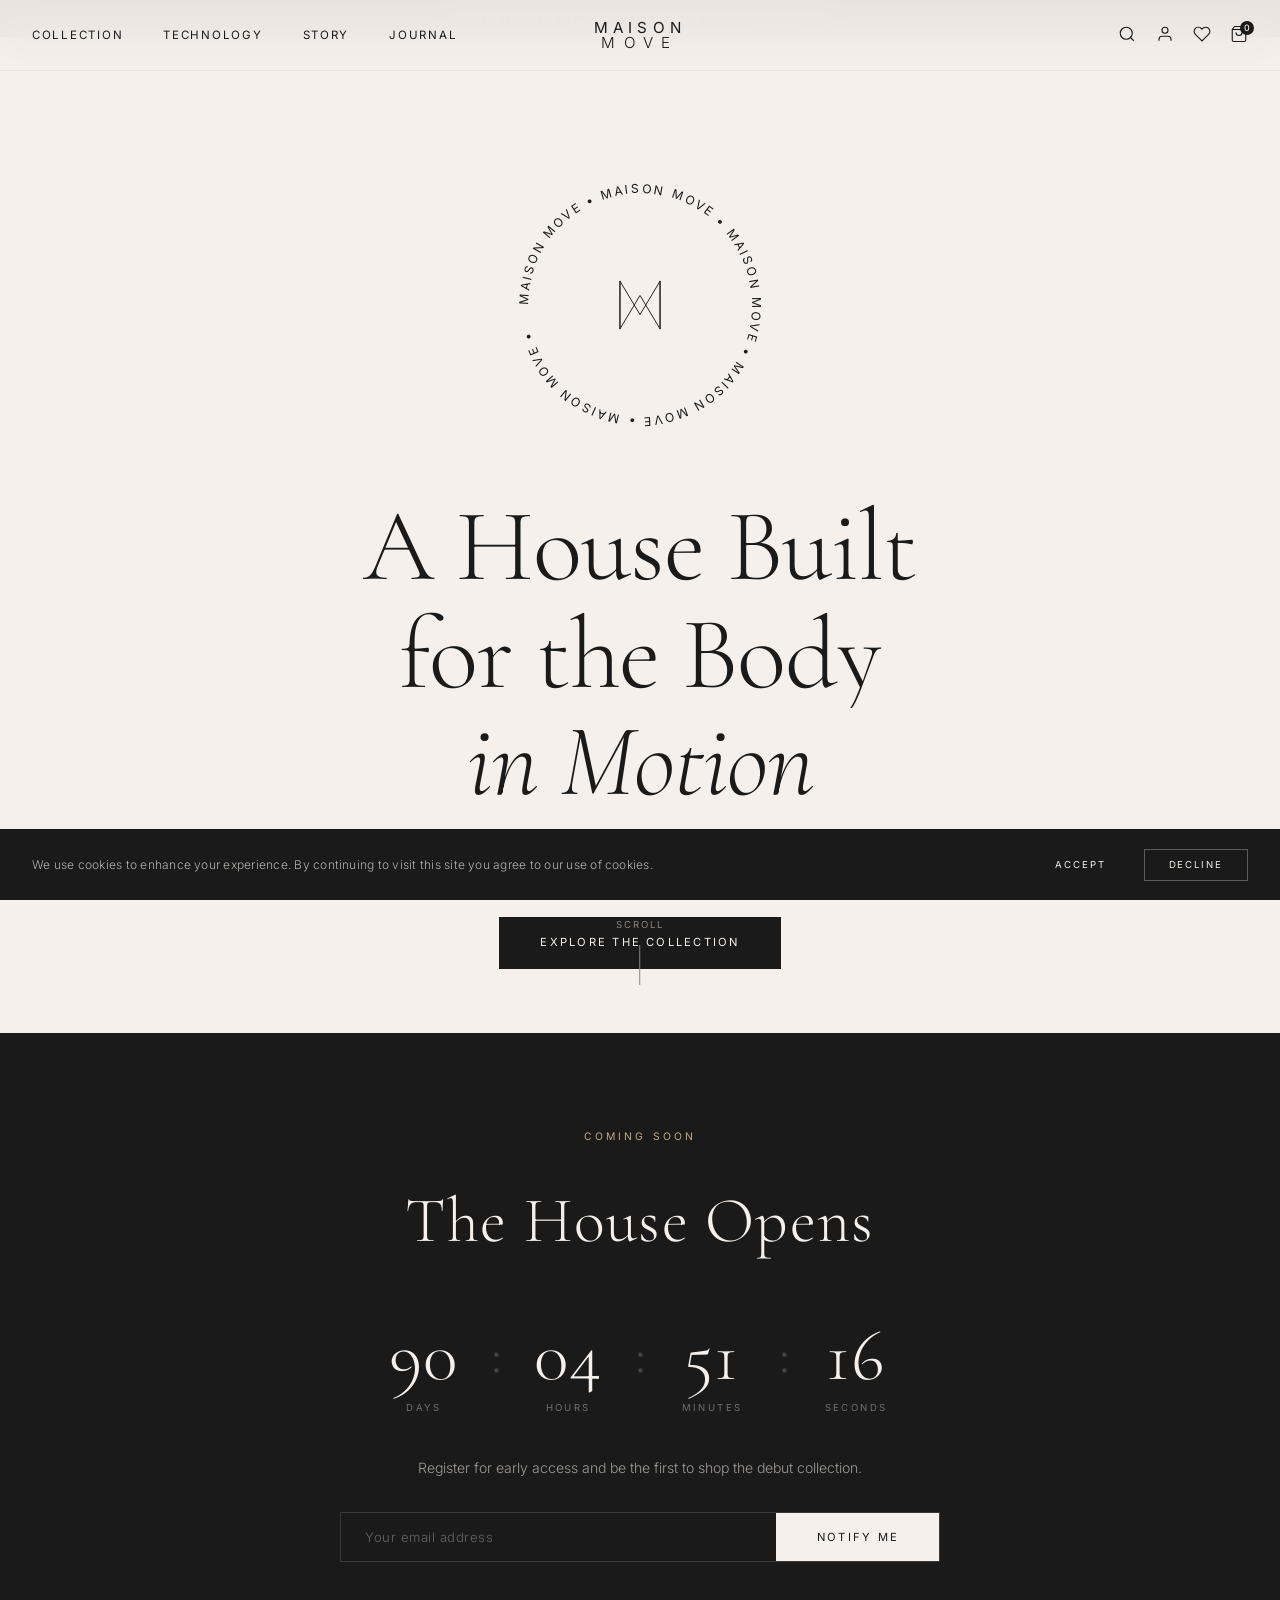
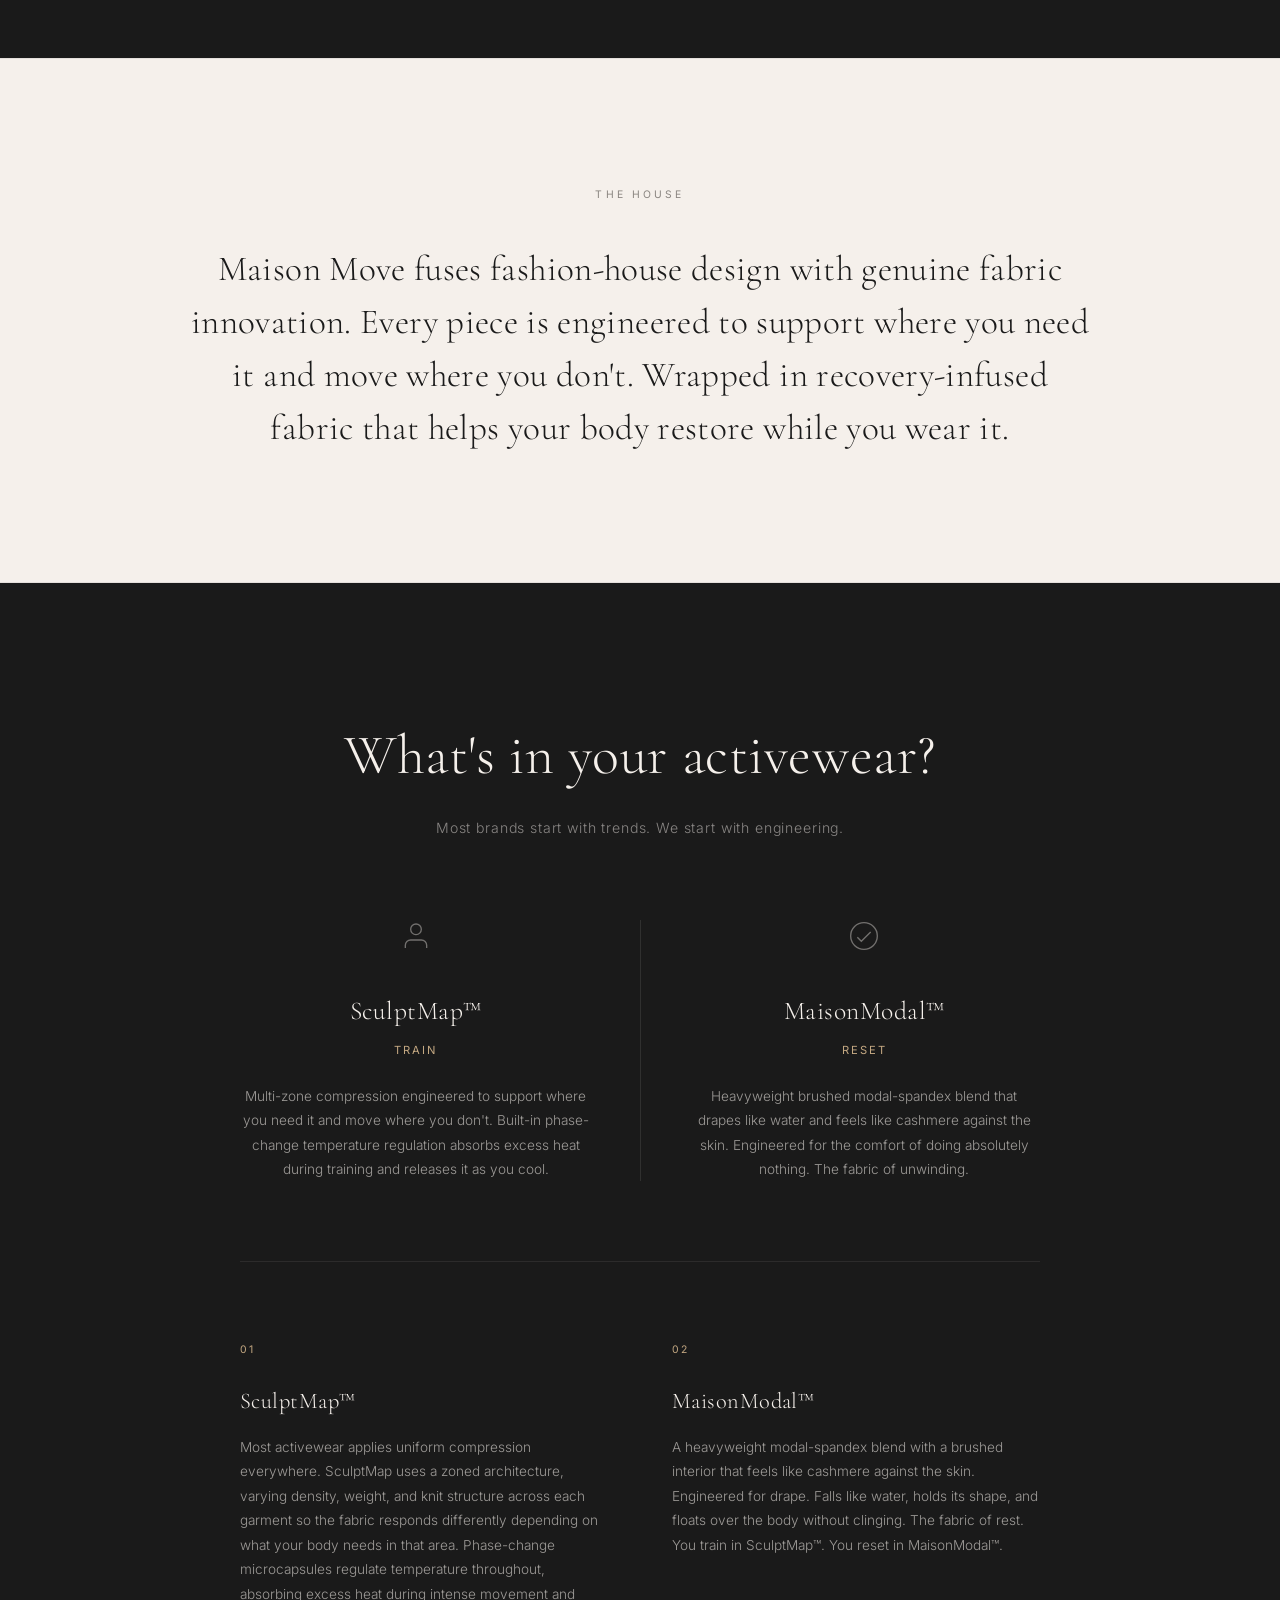
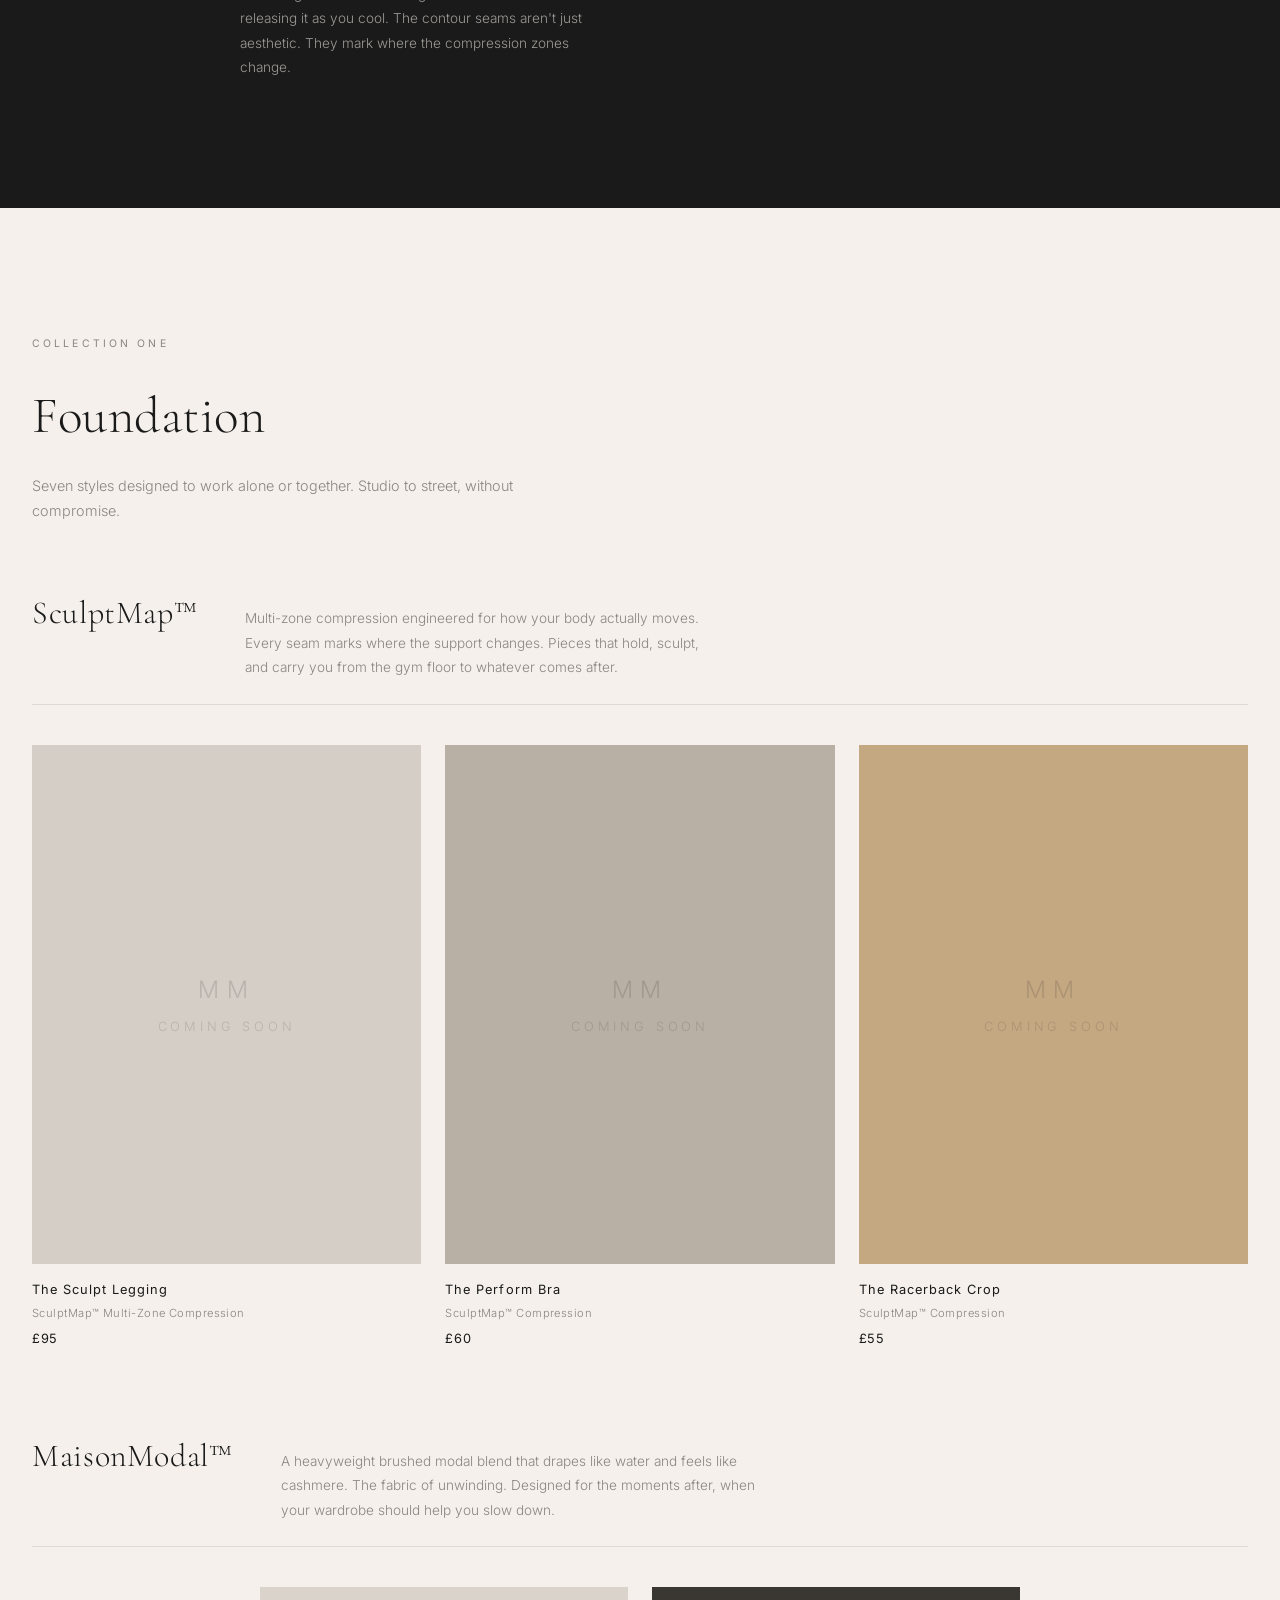
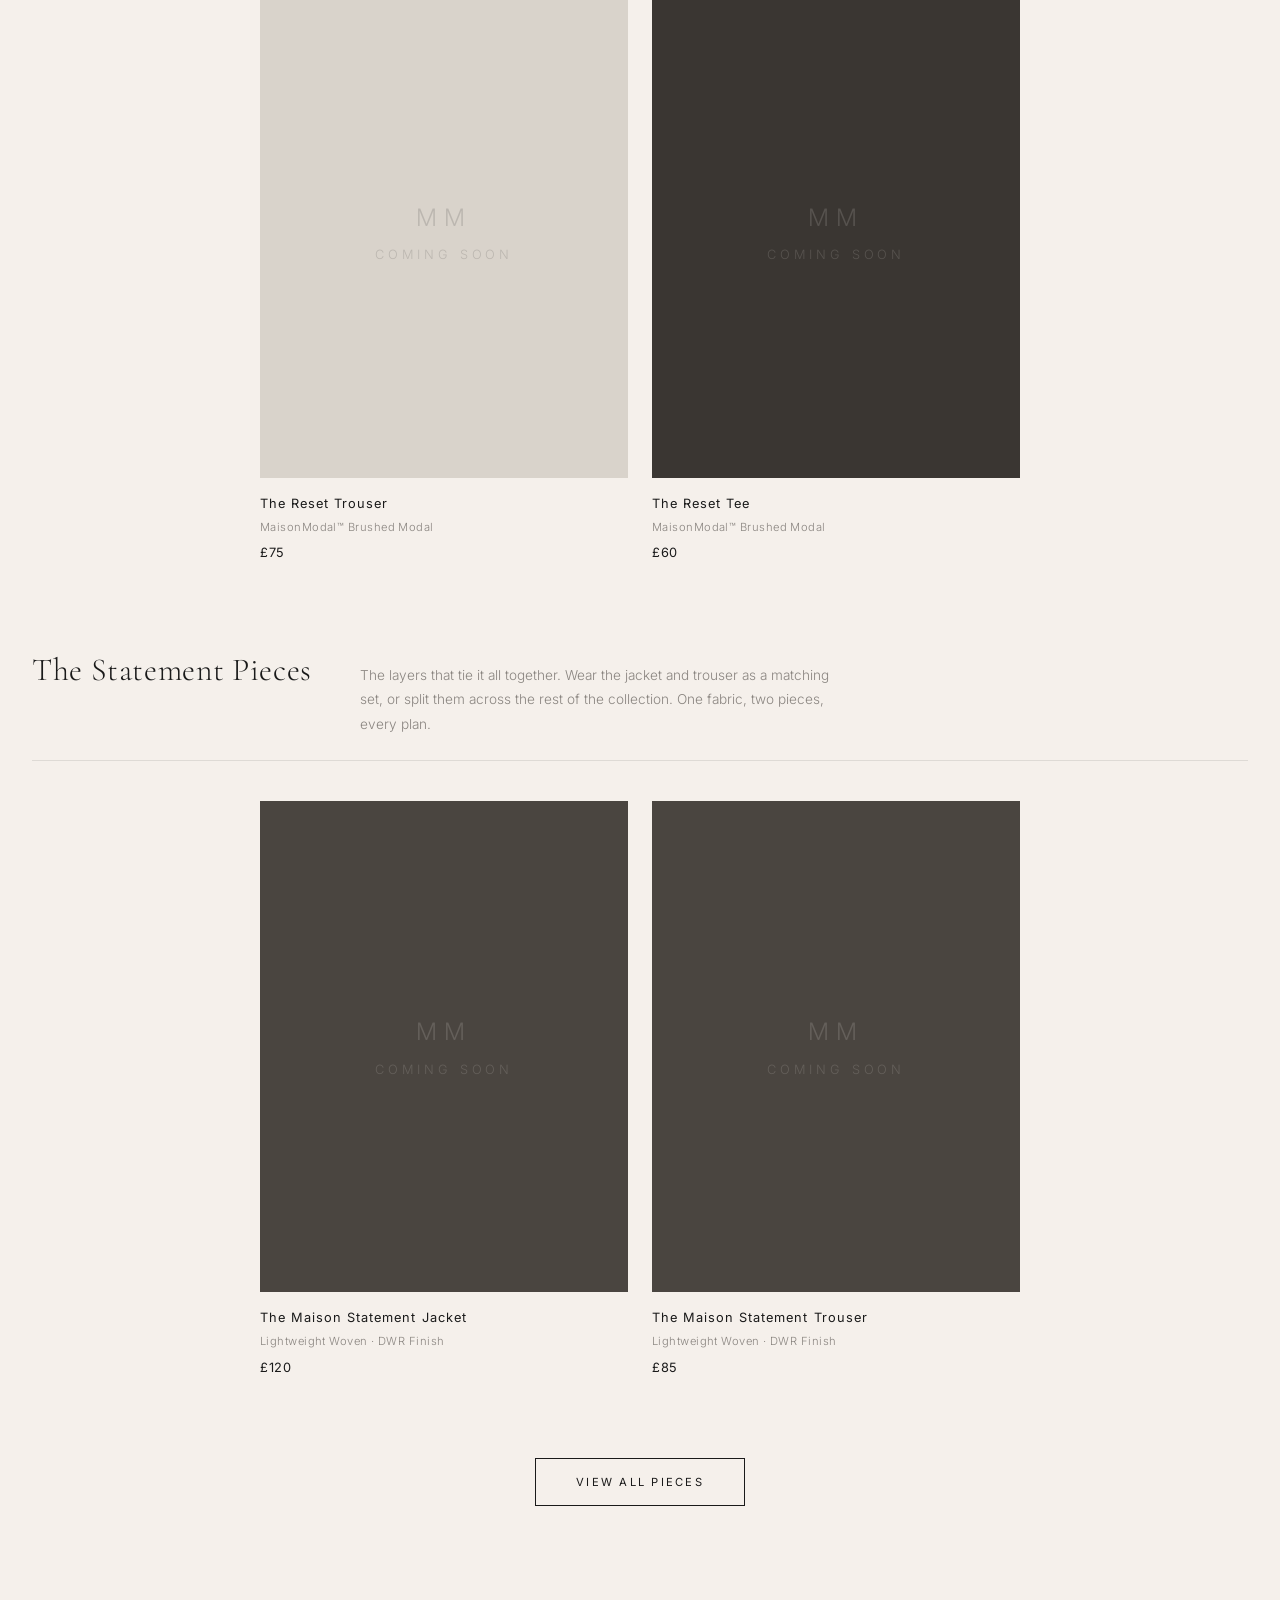
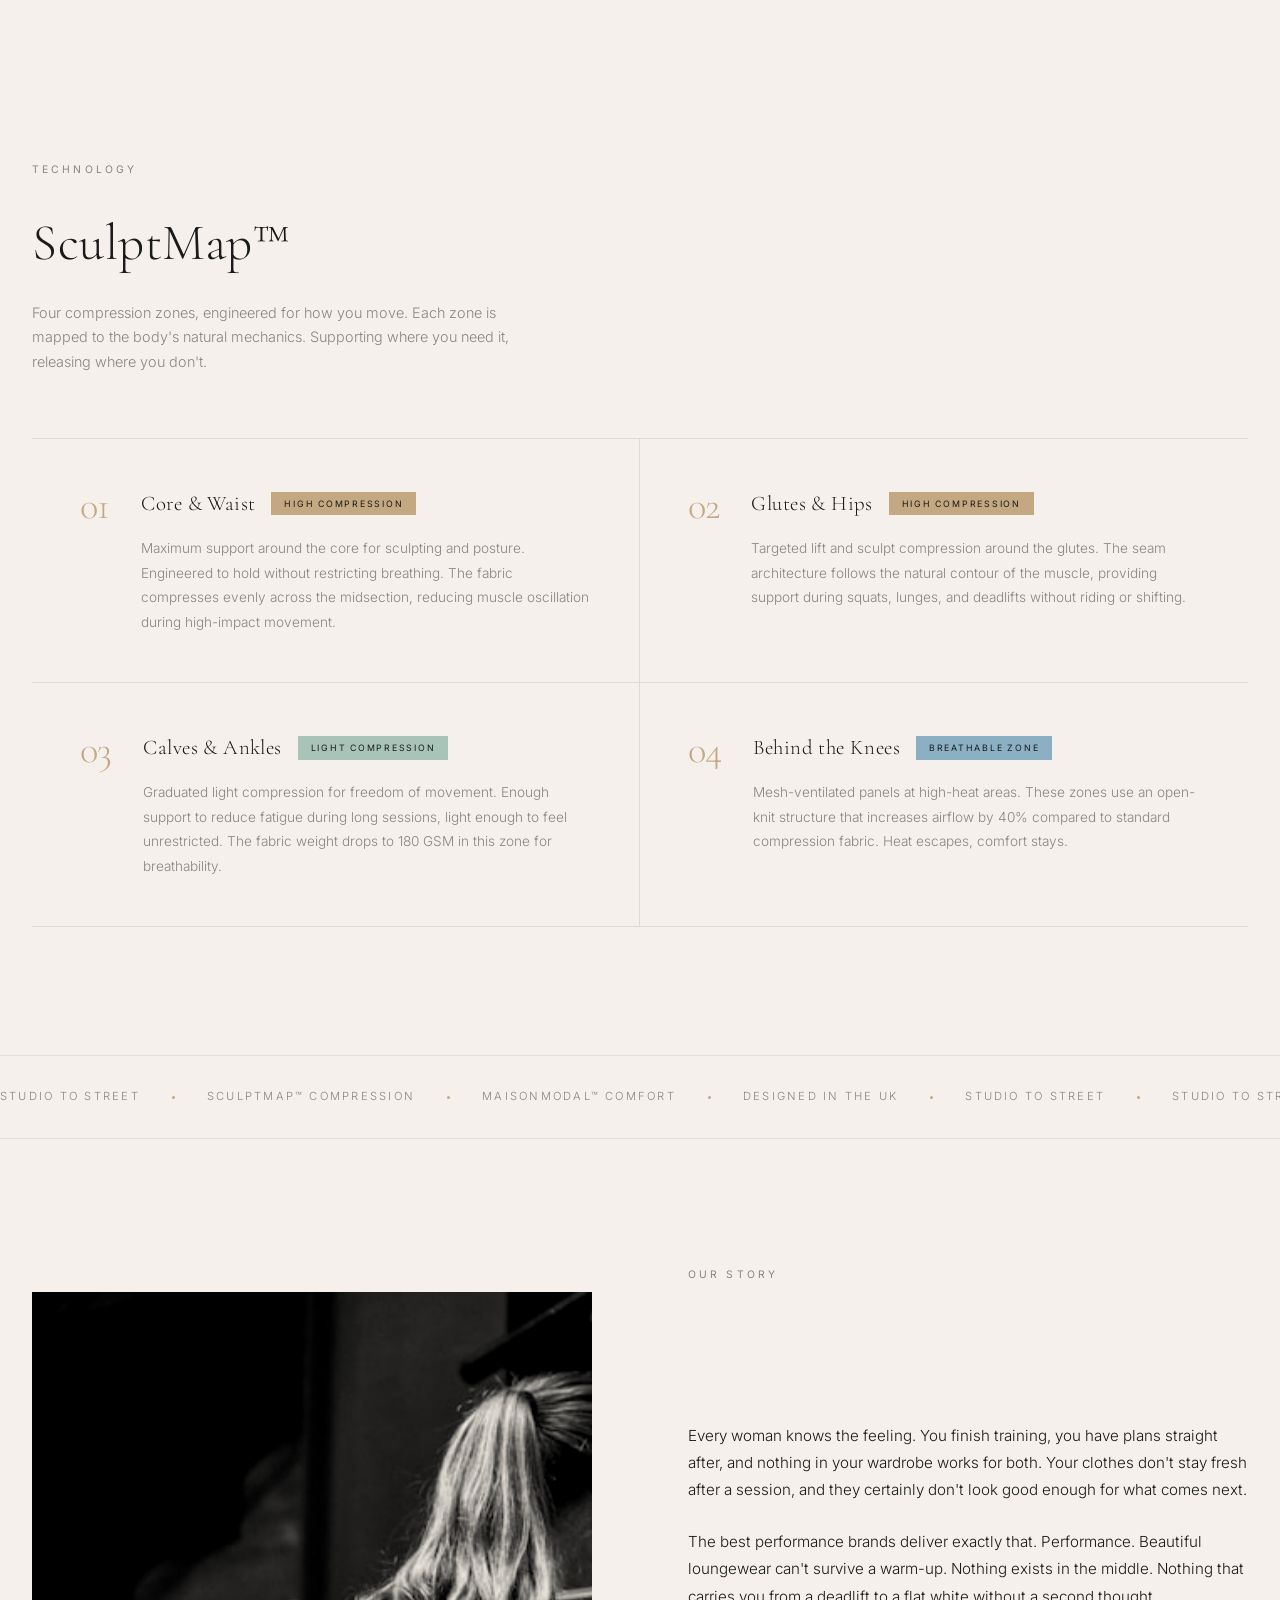
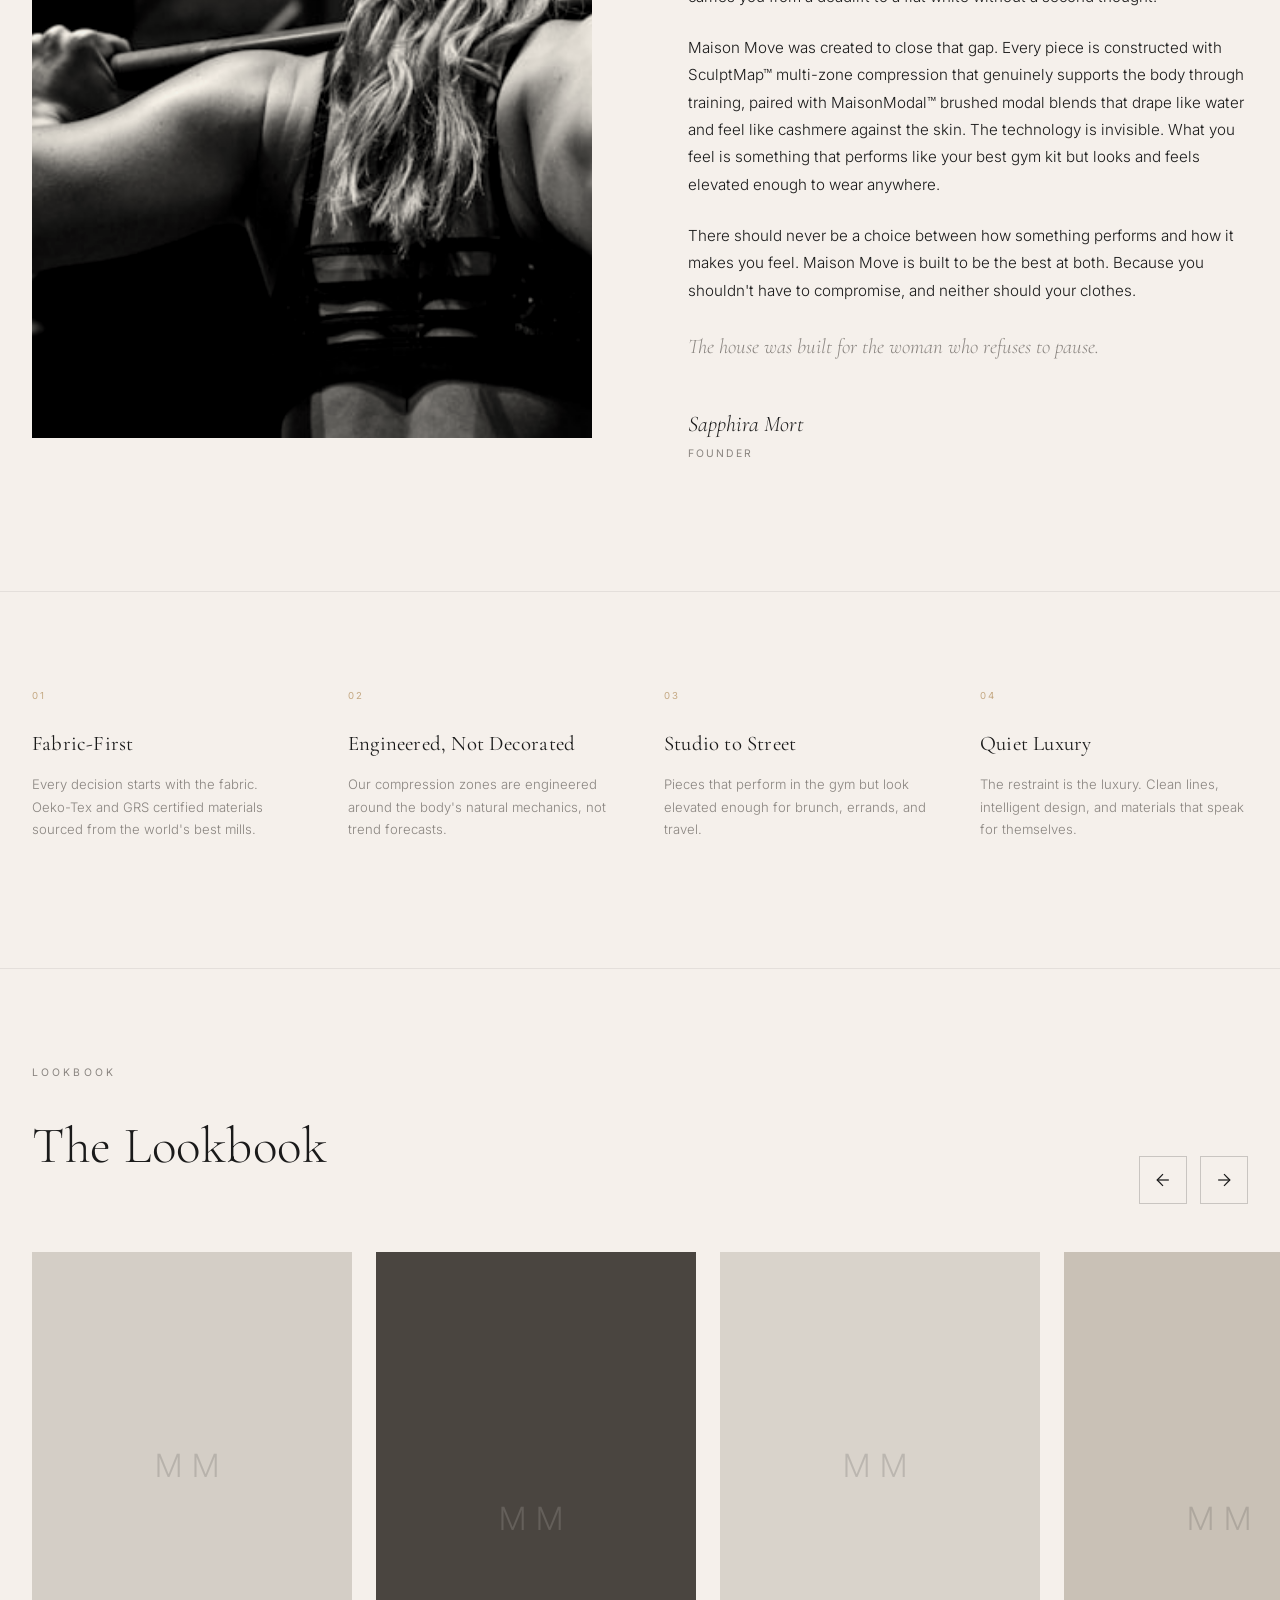
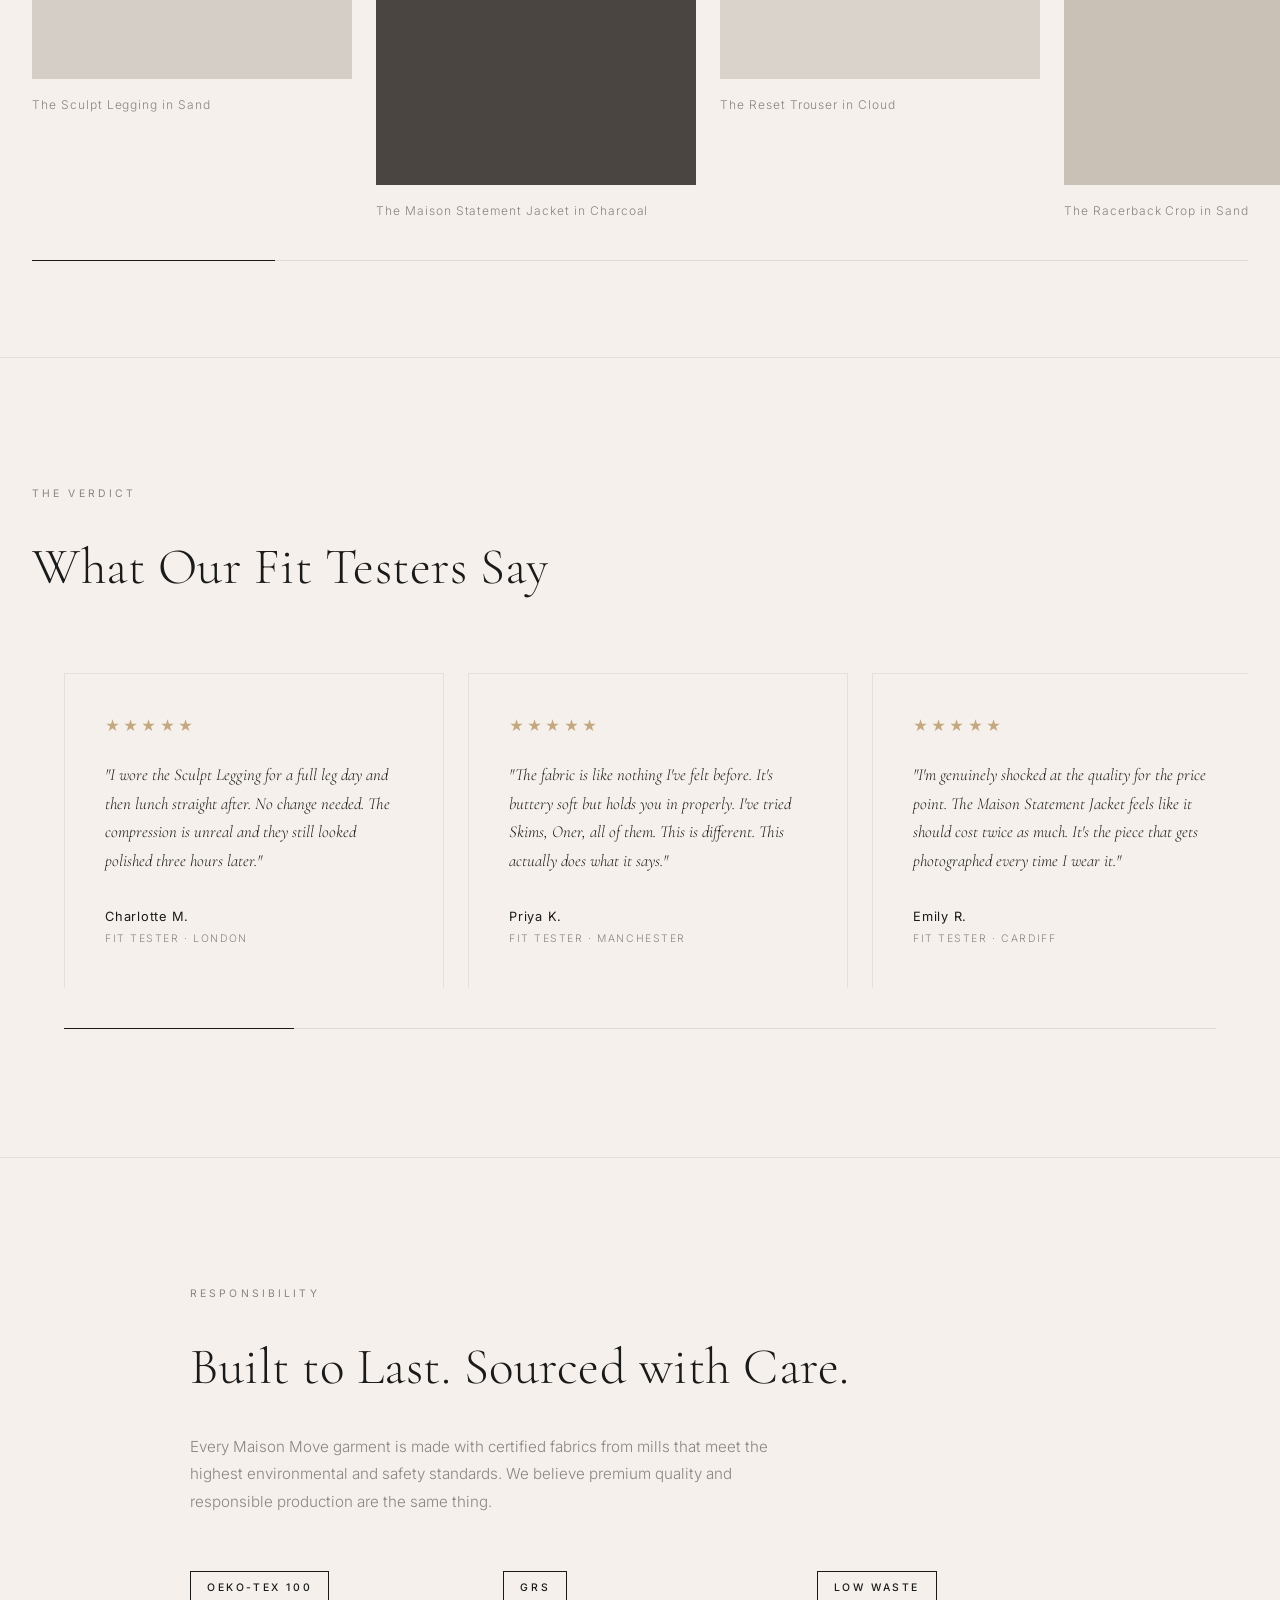
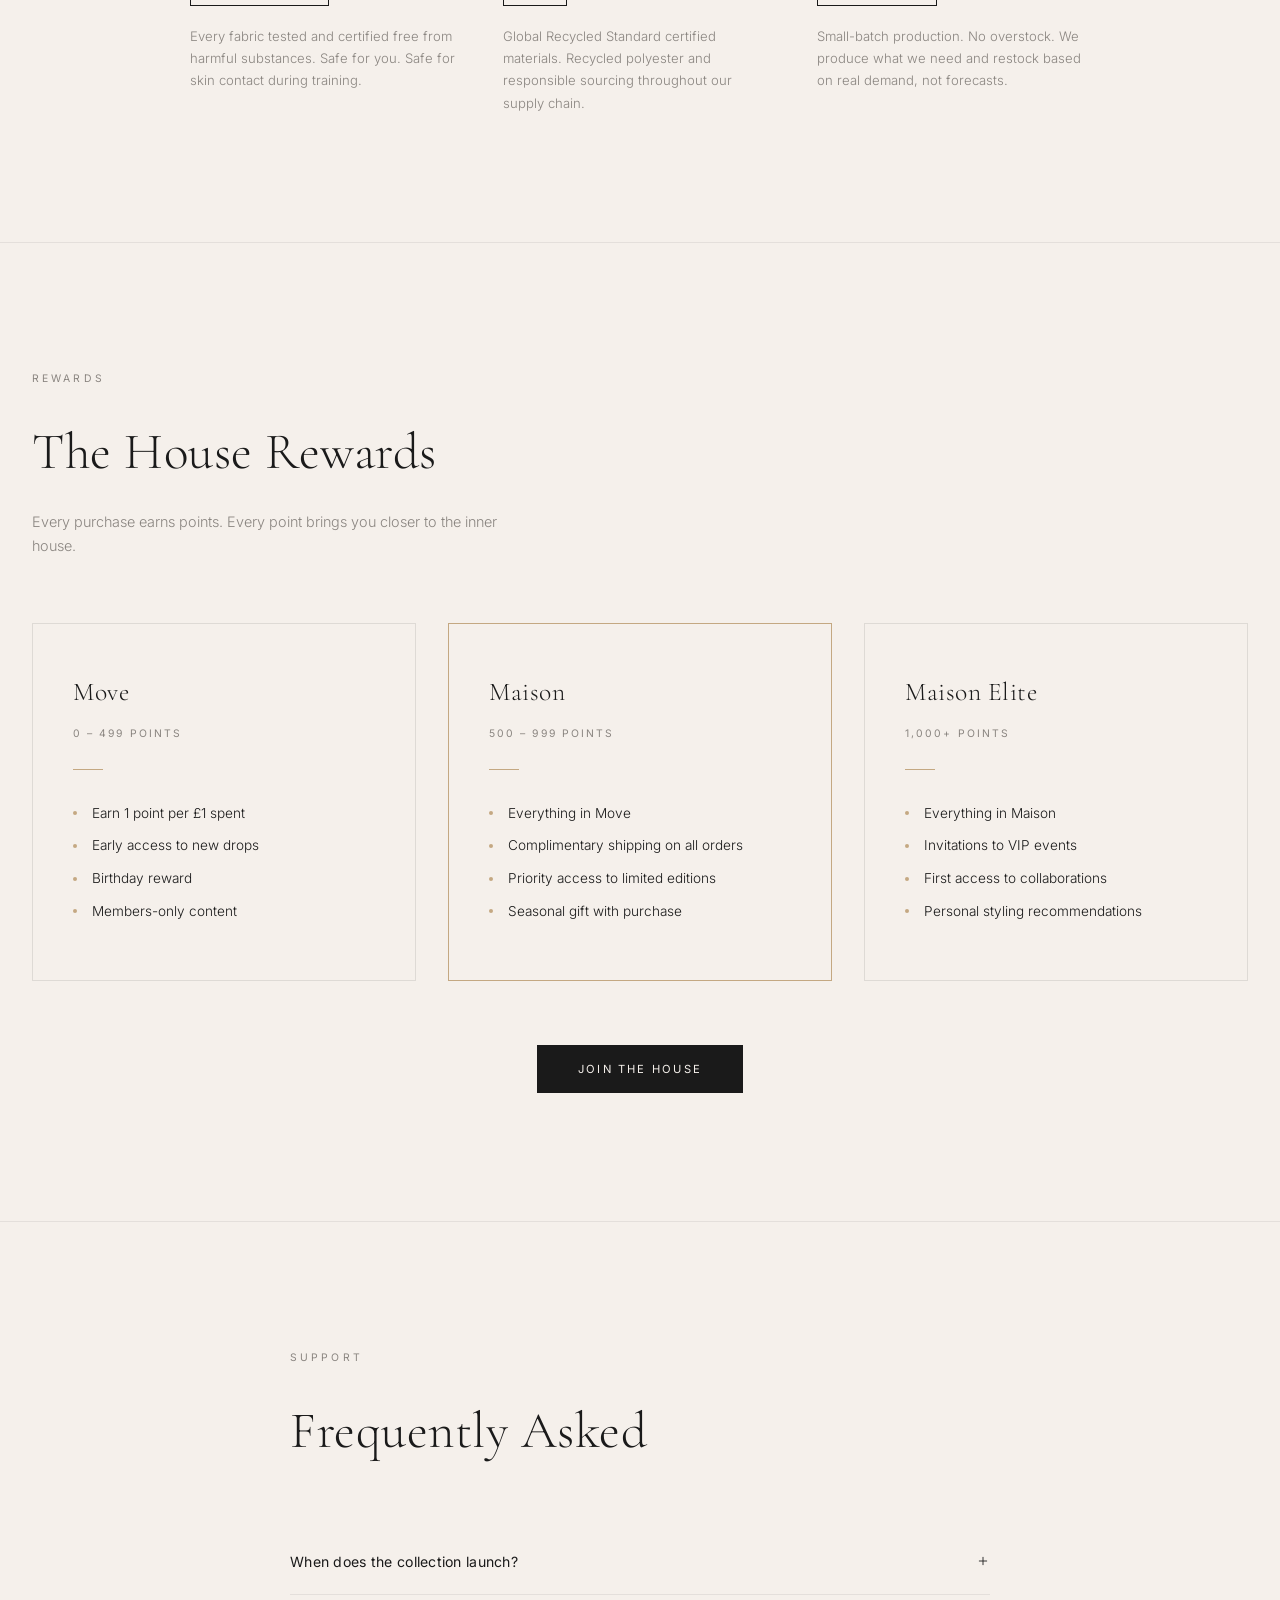
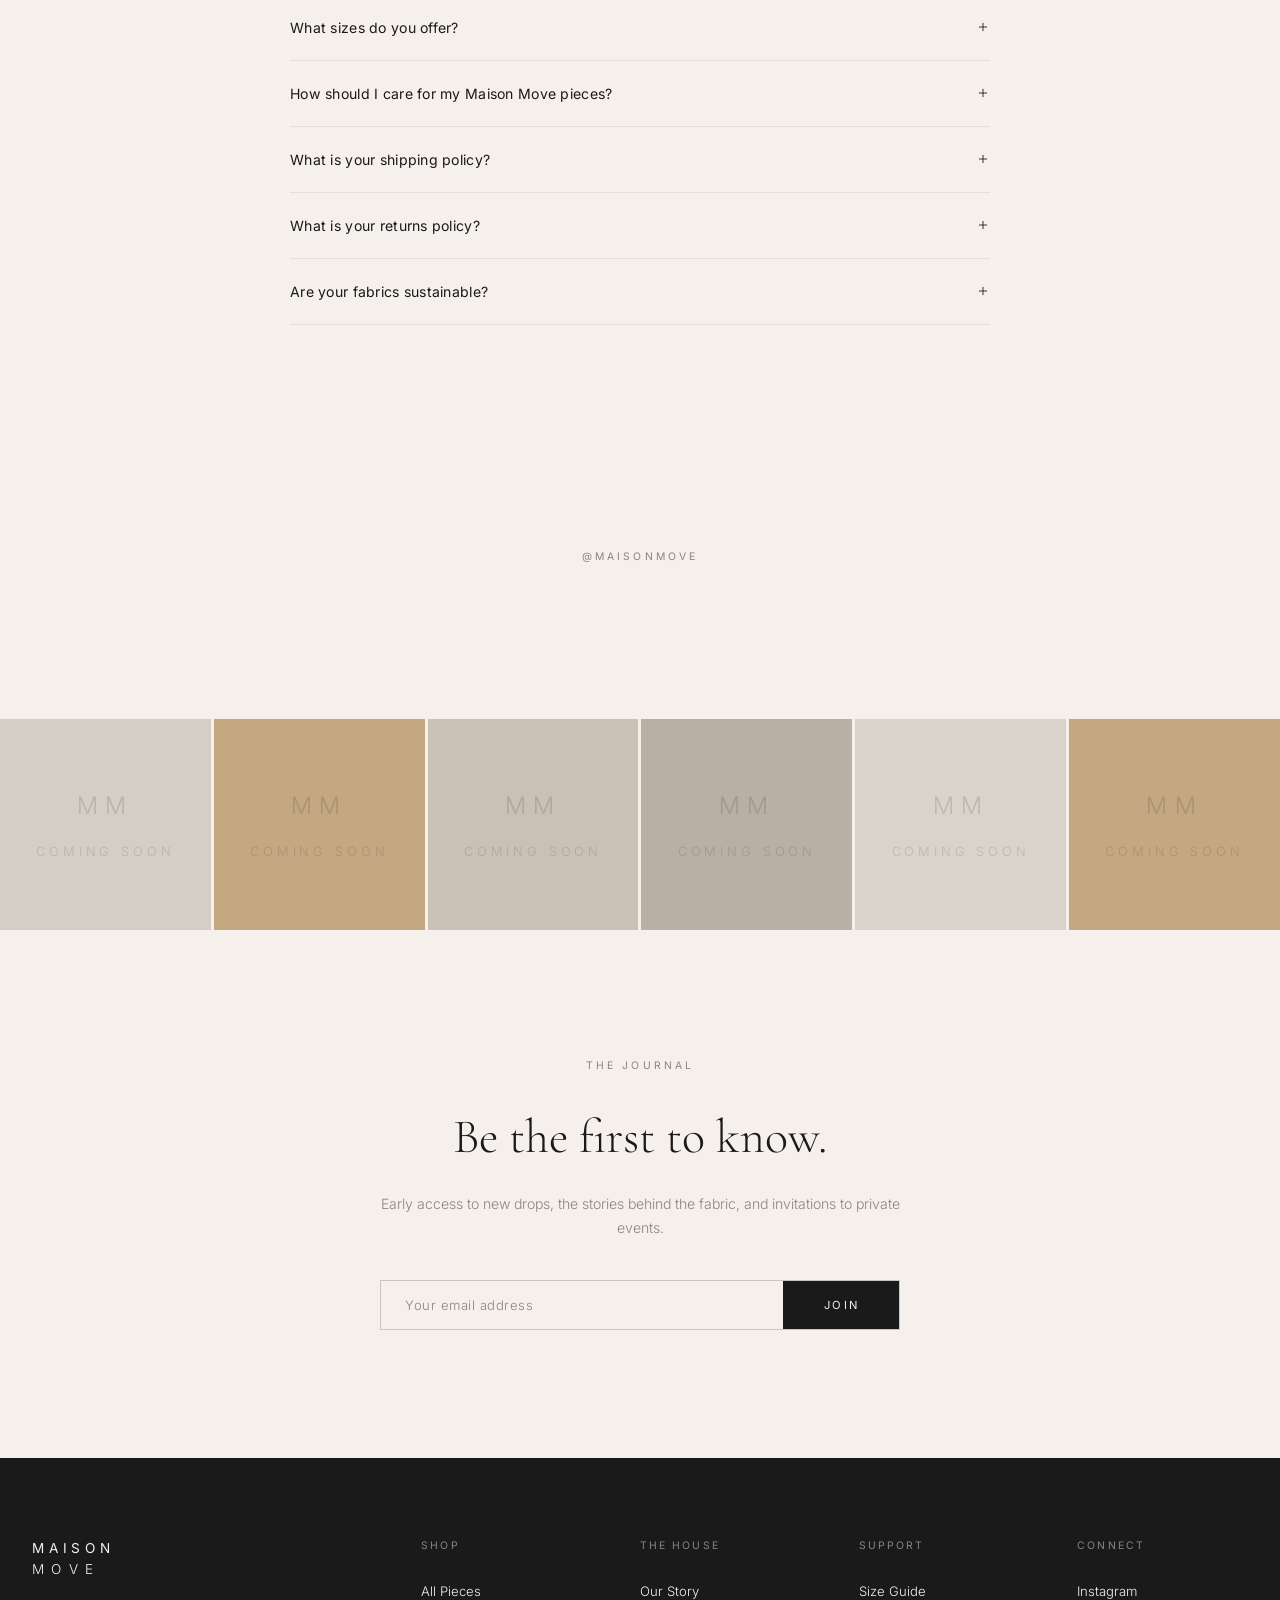
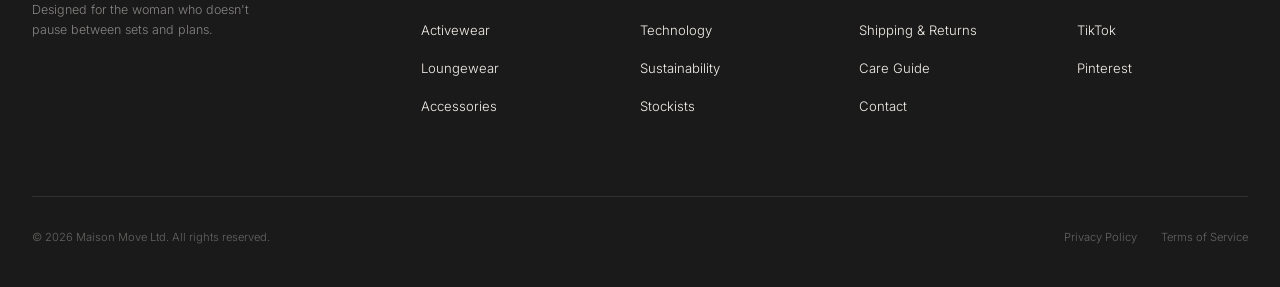
==== commit baf1144d: "Collection One: Foundation — full site update - BodyMap → SculptMap™ rename across all files - Miner" ====
--- a/index.html
+++ b/index.html
@@ -3,8 +3,8 @@
 <head>
   <meta charset="UTF-8">
   <meta name="viewport" content="width=device-width, initial-scale=1.0">
-  <title>MAISON MOVE — A House Built for the Body in Motion</title>
-  <meta name="description" content="Premium activewear and loungewear fusing fashion-house design with fabric innovation. BodyMap compression. MineralSoft recovery. Designed for the woman who doesn't pause between sets and plans.">
+  <title>MAISON MOVE | A House Built for the Body in Motion</title>
+  <meta name="description" content="Premium activewear and loungewear fusing fashion-house design with fabric innovation. SculptMap compression. MaisonModal comfort. Designed for the woman who doesn't pause between sets and plans.">
   <link rel="preconnect" href="https://fonts.googleapis.com">
   <link rel="preconnect" href="https://fonts.gstatic.com" crossorigin>
   <link href="https://fonts.googleapis.com/css2?family=Cormorant+Garamond:ital,wght@0,300;0,400;0,500;0,600;1,300;1,400&family=Inter:wght@300;400;500&display=swap" rel="stylesheet">
@@ -15,7 +15,10 @@
   <!-- Loading Screen -->
   <div class="loader" id="loader">
     <div class="loader-content">
-      <span class="loader-mm">MM</span>
+      <svg class="loader-monogram" viewBox="0 0 44 52" fill="none" stroke="currentColor" stroke-width="1" stroke-linecap="round" stroke-linejoin="round">
+        <polyline points="1,51 1,1 22,36 43,1 43,51" fill="none" />
+        <polyline points="1,1 1,51 22,16 43,51 43,1" fill="none" />
+      </svg>
     </div>
   </div>
 
@@ -94,7 +97,10 @@
           </text>
         </svg>
         <div class="rotating-circle-inner">
-          <span class="circle-mm">MM</span>
+          <svg class="circle-monogram" viewBox="0 0 44 52" fill="none" stroke="currentColor" stroke-width="1" stroke-linecap="round" stroke-linejoin="round">
+            <polyline points="1,51 1,1 22,36 43,1 43,51" fill="none" />
+            <polyline points="1,1 1,51 22,16 43,51 43,1" fill="none" />
+          </svg>
         </div>
       </div>
 
@@ -158,8 +164,8 @@
         <div class="brand-statement-label">The House</div>
         <p class="brand-statement-text">
           Maison Move fuses fashion-house design with genuine fabric innovation.
-          Every piece is engineered to support where you need it and move where you don't &mdash;
-          wrapped in recovery-infused fabric that helps your body restore while you wear it.
+          Every piece is engineered to support where you need it and move where you don't.
+          Wrapped in recovery-infused fabric that helps your body restore while you wear it.
         </p>
       </div>
     </div>
@@ -172,16 +178,16 @@
         <h2 class="tech-diff-question">What's in your activewear?</h2>
         <p class="tech-diff-sub">Most brands start with trends. We start with engineering.</p>
       </div>
-      <div class="tech-diff-grid">
+      <div class="tech-diff-grid tech-diff-grid-two">
         <div class="tech-diff-item">
           <div class="tech-diff-icon">
             <svg width="32" height="32" viewBox="0 0 24 24" fill="none" stroke="currentColor" stroke-width="1">
               <path d="M20 21v-2a4 4 0 0 0-4-4H8a4 4 0 0 0-4 4v2"/><circle cx="12" cy="7" r="4"/>
             </svg>
           </div>
-          <h3 class="tech-diff-name">BodyMap&trade;</h3>
-          <p class="tech-diff-stat">3&ndash;4 compression zones</p>
-          <p class="tech-diff-desc">Mapped by sports physiotherapists to support where you need it and move where you don't. Not a marketing claim &mdash; an engineered system.</p>
+          <h3 class="tech-diff-name">SculptMap&trade;</h3>
+          <p class="tech-diff-stat">Train</p>
+          <p class="tech-diff-desc">Multi-zone compression engineered to support where you need it and move where you don't. Built-in phase-change temperature regulation absorbs excess heat during training and releases it as you cool.</p>
         </div>
         <div class="tech-diff-divider"></div>
         <div class="tech-diff-item">
@@ -190,261 +196,229 @@
               <path d="M12 22c5.523 0 10-4.477 10-10S17.523 2 12 2 2 6.477 2 12s4.477 10 10 10z"/><path d="m7 13 3 3 7-7"/>
             </svg>
           </div>
-          <h3 class="tech-diff-name">MineralSoft&trade;</h3>
-          <p class="tech-diff-stat">Recovery while you wear it</p>
-          <p class="tech-diff-desc">Mineral-infused microcapsules and far-infrared yarn technology that helps your muscles restore through skin contact. The fabric does the work.</p>
-        </div>
-        <div class="tech-diff-divider"></div>
-        <div class="tech-diff-item">
-          <div class="tech-diff-icon">
-            <svg width="32" height="32" viewBox="0 0 24 24" fill="none" stroke="currentColor" stroke-width="1">
-              <path d="M14 4v10.54a4 4 0 1 1-4 0V4a2 2 0 0 1 4 0Z"/>
-            </svg>
-          </div>
-          <h3 class="tech-diff-name">ClimateKnit&trade;</h3>
-          <p class="tech-diff-stat">Military-grade temperature regulation</p>
-          <p class="tech-diff-desc">Phase-change microcapsules absorb heat during training and release it when you cool down. Technology from outdoor and military gear, refined for you.</p>
+          <h3 class="tech-diff-name">MaisonModal&trade;</h3>
+          <p class="tech-diff-stat">Reset</p>
+          <p class="tech-diff-desc">Heavyweight brushed modal-spandex blend that drapes like water and feels like cashmere against the skin. Engineered for the comfort of doing absolutely nothing. The fabric of unwinding.</p>
         </div>
       </div>
       <div class="tech-diff-detail-grid" id="technology">
         <div class="tech-diff-detail">
           <div class="tech-diff-detail-number">01</div>
-          <h3>BodyMap&trade;</h3>
-          <p>Most activewear applies uniform compression everywhere. BodyMap uses a zoned architecture developed with sports physiotherapists &mdash; varying density, weight, and knit structure across each garment so the fabric responds differently depending on what your body needs in that area.</p>
+          <h3>SculptMap&trade;</h3>
+          <p>Most activewear applies uniform compression everywhere. SculptMap uses a zoned architecture, varying density, weight, and knit structure across each garment so the fabric responds differently depending on what your body needs in that area. Phase-change microcapsules regulate temperature throughout, absorbing excess heat during intense movement and releasing it as you cool. The contour seams aren't just aesthetic. They mark where the compression zones change.</p>
         </div>
         <div class="tech-diff-detail">
           <div class="tech-diff-detail-number">02</div>
-          <h3>MineralSoft&trade;</h3>
-          <p>The fabric is treated with mineral-infused microcapsules that activate on skin contact, paired with far-infrared yarn that converts body heat into restorative energy. Silver-ion technology keeps every piece fresh between washes. It feels like butter. It works like science.</p>
-        </div>
-        <div class="tech-diff-detail">
-          <div class="tech-diff-detail-number">03</div>
-          <h3>ClimateKnit&trade;</h3>
-          <p>Borrowed from military and outdoor engineering: phase-change microcapsules woven into the fabric store excess heat during intense movement and release it as you cool. Your body stays regulated. The technology is invisible &mdash; the comfort is not.</p>
-        </div>
-      </div>
-    </div>
-  </section>
-
-  <!-- Collection Grid -->
+          <h3>MaisonModal&trade;</h3>
+          <p>A heavyweight modal-spandex blend with a brushed interior that feels like cashmere against the skin. Engineered for drape. Falls like water, holds its shape, and floats over the body without clinging. The fabric of rest. You train in SculptMap&trade;. You reset in MaisonModal&trade;.</p>
+        </div>
+      </div>
+    </div>
+  </section>
+
+  <!-- Collection -->
   <section class="collection" id="collection">
     <div class="container">
       <div class="section-header">
-        <span class="section-label">01</span>
-        <h2 class="section-title">The Debut Collection</h2>
-        <p class="section-description">A capsule of 8 essential pieces across two colour stories. Studio to street, without compromise.</p>
-      </div>
-      <div class="collection-grid">
-        <div class="collection-item collection-item-tall" data-product="bodymap-sculpt-legging">
-          <div class="collection-image" style="background-color: #d4cec6;">
-            <div class="collection-placeholder">
-              <span class="placeholder-mm">MM</span>
-              <span class="placeholder-soon">Coming Soon</span>
-            </div>
-            <button class="wishlist-btn" aria-label="Add to wishlist">
-              <svg width="18" height="18" viewBox="0 0 24 24" fill="none" stroke="currentColor" stroke-width="1.5"><path d="M20.84 4.61a5.5 5.5 0 0 0-7.78 0L12 5.67l-1.06-1.06a5.5 5.5 0 0 0-7.78 7.78l1.06 1.06L12 21.23l7.78-7.78 1.06-1.06a5.5 5.5 0 0 0 0-7.78z"/></svg>
-            </button>
-          </div>
-          <div class="collection-info">
-            <h3>BodyMap Sculpt Legging</h3>
-            <p class="collection-tech">BodyMap&trade; Multi-Zone Compression</p>
-            <p class="collection-price">&pound;95</p>
-          </div>
-        </div>
-        <div class="collection-item" data-product="soft-lounge-legging">
-          <div class="collection-image" style="background-color: #c9c1b6;">
-            <div class="collection-placeholder">
-              <span class="placeholder-mm">MM</span>
-              <span class="placeholder-soon">Coming Soon</span>
-            </div>
-            <button class="wishlist-btn" aria-label="Add to wishlist">
-              <svg width="18" height="18" viewBox="0 0 24 24" fill="none" stroke="currentColor" stroke-width="1.5"><path d="M20.84 4.61a5.5 5.5 0 0 0-7.78 0L12 5.67l-1.06-1.06a5.5 5.5 0 0 0-7.78 7.78l1.06 1.06L12 21.23l7.78-7.78 1.06-1.06a5.5 5.5 0 0 0 0-7.78z"/></svg>
-            </button>
-          </div>
-          <div class="collection-info">
-            <h3>Soft Lounge Legging</h3>
-            <p class="collection-tech">MineralSoft&trade; Recovery Fabric</p>
-            <p class="collection-price">&pound;85</p>
-          </div>
-        </div>
-        <div class="collection-item" data-product="high-support-sports-bra">
-          <div class="collection-image" style="background-color: #b8b0a5;">
-            <div class="collection-placeholder">
-              <span class="placeholder-mm">MM</span>
-              <span class="placeholder-soon">Coming Soon</span>
-            </div>
-            <button class="wishlist-btn" aria-label="Add to wishlist">
-              <svg width="18" height="18" viewBox="0 0 24 24" fill="none" stroke="currentColor" stroke-width="1.5"><path d="M20.84 4.61a5.5 5.5 0 0 0-7.78 0L12 5.67l-1.06-1.06a5.5 5.5 0 0 0-7.78 7.78l1.06 1.06L12 21.23l7.78-7.78 1.06-1.06a5.5 5.5 0 0 0 0-7.78z"/></svg>
-            </button>
-          </div>
-          <div class="collection-info">
-            <h3>High-Support Sports Bra</h3>
-            <p class="collection-tech">BodyMap&trade; Compression</p>
-            <p class="collection-price">&pound;65</p>
-          </div>
-        </div>
-        <div class="collection-item" data-product="lounge-bralette">
-          <div class="collection-image" style="background-color: #3a3632;">
-            <div class="collection-placeholder placeholder-light">
-              <span class="placeholder-mm">MM</span>
-              <span class="placeholder-soon">Coming Soon</span>
-            </div>
-            <button class="wishlist-btn wishlist-btn-light" aria-label="Add to wishlist">
-              <svg width="18" height="18" viewBox="0 0 24 24" fill="none" stroke="currentColor" stroke-width="1.5"><path d="M20.84 4.61a5.5 5.5 0 0 0-7.78 0L12 5.67l-1.06-1.06a5.5 5.5 0 0 0-7.78 7.78l1.06 1.06L12 21.23l7.78-7.78 1.06-1.06a5.5 5.5 0 0 0 0-7.78z"/></svg>
-            </button>
-          </div>
-          <div class="collection-info">
-            <h3>Lounge Bralette</h3>
-            <p class="collection-tech">MineralSoft&trade; Recovery Fabric</p>
-            <p class="collection-price">&pound;65</p>
-          </div>
-        </div>
-        <div class="collection-item collection-item-tall" data-product="the-half-zip">
-          <div class="collection-image" style="background-color: #4a4540;">
-            <div class="collection-placeholder placeholder-light">
-              <span class="placeholder-mm">MM</span>
-              <span class="placeholder-soon">Coming Soon</span>
-            </div>
-            <button class="wishlist-btn wishlist-btn-light" aria-label="Add to wishlist">
-              <svg width="18" height="18" viewBox="0 0 24 24" fill="none" stroke="currentColor" stroke-width="1.5"><path d="M20.84 4.61a5.5 5.5 0 0 0-7.78 0L12 5.67l-1.06-1.06a5.5 5.5 0 0 0-7.78 7.78l1.06 1.06L12 21.23l7.78-7.78 1.06-1.06a5.5 5.5 0 0 0 0-7.78z"/></svg>
-            </button>
-          </div>
-          <div class="collection-info">
-            <h3>The Half-Zip</h3>
-            <p class="collection-tech">ClimateKnit&trade; Temperature Regulation</p>
-            <p class="collection-price">&pound;120</p>
-          </div>
-        </div>
-        <div class="collection-item" data-product="the-jogger">
-          <div class="collection-image" style="background-color: #c4a882;">
-            <div class="collection-placeholder">
-              <span class="placeholder-mm">MM</span>
-              <span class="placeholder-soon">Coming Soon</span>
-            </div>
-            <button class="wishlist-btn" aria-label="Add to wishlist">
-              <svg width="18" height="18" viewBox="0 0 24 24" fill="none" stroke="currentColor" stroke-width="1.5"><path d="M20.84 4.61a5.5 5.5 0 0 0-7.78 0L12 5.67l-1.06-1.06a5.5 5.5 0 0 0-7.78 7.78l1.06 1.06L12 21.23l7.78-7.78 1.06-1.06a5.5 5.5 0 0 0 0-7.78z"/></svg>
-            </button>
-          </div>
-          <div class="collection-info">
-            <h3>The Jogger</h3>
-            <p class="collection-tech">MineralSoft&trade; Recovery Fabric</p>
-            <p class="collection-price">&pound;110</p>
-          </div>
-        </div>
-        <div class="collection-item collection-item-wide" data-product="the-lounge-set">
-          <div class="collection-image" style="background-color: #d9d3cb;">
-            <div class="collection-placeholder">
-              <span class="placeholder-mm">MM</span>
-              <span class="placeholder-soon">Coming Soon</span>
-            </div>
-            <button class="wishlist-btn" aria-label="Add to wishlist">
-              <svg width="18" height="18" viewBox="0 0 24 24" fill="none" stroke="currentColor" stroke-width="1.5"><path d="M20.84 4.61a5.5 5.5 0 0 0-7.78 0L12 5.67l-1.06-1.06a5.5 5.5 0 0 0-7.78 7.78l1.06 1.06L12 21.23l7.78-7.78 1.06-1.06a5.5 5.5 0 0 0 0-7.78z"/></svg>
-            </button>
-          </div>
-          <div class="collection-info">
-            <h3>The Lounge Set</h3>
-            <p class="collection-tech">MineralSoft&trade; Recovery Fabric</p>
-            <p class="collection-price">&pound;150</p>
-          </div>
-        </div>
-      </div>
+        <span class="section-label">Collection One</span>
+        <h2 class="section-title">Foundation</h2>
+        <p class="section-description">Seven styles designed to work alone or together. Studio to street, without compromise.</p>
+      </div>
+
+      <!-- Train -->
+      <div class="collection-group">
+        <div class="collection-group-header">
+          <h3 class="collection-group-title">SculptMap&trade;</h3>
+          <p class="collection-group-story">Multi-zone compression engineered for how your body actually moves. Every seam marks where the support changes. Pieces that hold, sculpt, and carry you from the gym floor to whatever comes after.</p>
+        </div>
+        <div class="collection-grid">
+          <div class="collection-item" data-product="sculpt-legging">
+            <div class="collection-image" style="background-color: #d4cec6;">
+              <div class="collection-placeholder">
+                <span class="placeholder-mm">MM</span>
+                <span class="placeholder-soon">Coming Soon</span>
+              </div>
+              <button class="wishlist-btn" aria-label="Add to wishlist">
+                <svg width="18" height="18" viewBox="0 0 24 24" fill="none" stroke="currentColor" stroke-width="1.5"><path d="M20.84 4.61a5.5 5.5 0 0 0-7.78 0L12 5.67l-1.06-1.06a5.5 5.5 0 0 0-7.78 7.78l1.06 1.06L12 21.23l7.78-7.78 1.06-1.06a5.5 5.5 0 0 0 0-7.78z"/></svg>
+              </button>
+            </div>
+            <div class="collection-info">
+              <h3>The Sculpt Legging</h3>
+              <p class="collection-tech">SculptMap&trade; Multi-Zone Compression</p>
+              <p class="collection-price">&pound;95</p>
+            </div>
+          </div>
+          <div class="collection-item" data-product="perform-bra">
+            <div class="collection-image" style="background-color: #b8b0a5;">
+              <div class="collection-placeholder">
+                <span class="placeholder-mm">MM</span>
+                <span class="placeholder-soon">Coming Soon</span>
+              </div>
+              <button class="wishlist-btn" aria-label="Add to wishlist">
+                <svg width="18" height="18" viewBox="0 0 24 24" fill="none" stroke="currentColor" stroke-width="1.5"><path d="M20.84 4.61a5.5 5.5 0 0 0-7.78 0L12 5.67l-1.06-1.06a5.5 5.5 0 0 0-7.78 7.78l1.06 1.06L12 21.23l7.78-7.78 1.06-1.06a5.5 5.5 0 0 0 0-7.78z"/></svg>
+              </button>
+            </div>
+            <div class="collection-info">
+              <h3>The Perform Bra</h3>
+              <p class="collection-tech">SculptMap&trade; Compression</p>
+              <p class="collection-price">&pound;60</p>
+            </div>
+          </div>
+          <div class="collection-item" data-product="racerback-crop">
+            <div class="collection-image" style="background-color: #c4a882;">
+              <div class="collection-placeholder">
+                <span class="placeholder-mm">MM</span>
+                <span class="placeholder-soon">Coming Soon</span>
+              </div>
+              <button class="wishlist-btn" aria-label="Add to wishlist">
+                <svg width="18" height="18" viewBox="0 0 24 24" fill="none" stroke="currentColor" stroke-width="1.5"><path d="M20.84 4.61a5.5 5.5 0 0 0-7.78 0L12 5.67l-1.06-1.06a5.5 5.5 0 0 0-7.78 7.78l1.06 1.06L12 21.23l7.78-7.78 1.06-1.06a5.5 5.5 0 0 0 0-7.78z"/></svg>
+              </button>
+            </div>
+            <div class="collection-info">
+              <h3>The Racerback Crop</h3>
+              <p class="collection-tech">SculptMap&trade; Compression</p>
+              <p class="collection-price">&pound;55</p>
+            </div>
+          </div>
+        </div>
+      </div>
+
+      <!-- Reset -->
+      <div class="collection-group">
+        <div class="collection-group-header">
+          <h3 class="collection-group-title">MaisonModal&trade;</h3>
+          <p class="collection-group-story">A heavyweight brushed modal blend that drapes like water and feels like cashmere. The fabric of unwinding. Designed for the moments after, when your wardrobe should help you slow down.</p>
+        </div>
+        <div class="collection-grid collection-grid-pair">
+          <div class="collection-item" data-product="wide-leg-trouser">
+            <div class="collection-image" style="background-color: #d9d3cb;">
+              <div class="collection-placeholder">
+                <span class="placeholder-mm">MM</span>
+                <span class="placeholder-soon">Coming Soon</span>
+              </div>
+              <button class="wishlist-btn" aria-label="Add to wishlist">
+                <svg width="18" height="18" viewBox="0 0 24 24" fill="none" stroke="currentColor" stroke-width="1.5"><path d="M20.84 4.61a5.5 5.5 0 0 0-7.78 0L12 5.67l-1.06-1.06a5.5 5.5 0 0 0-7.78 7.78l1.06 1.06L12 21.23l7.78-7.78 1.06-1.06a5.5 5.5 0 0 0 0-7.78z"/></svg>
+              </button>
+            </div>
+            <div class="collection-info">
+              <h3>The Reset Trouser</h3>
+              <p class="collection-tech">MaisonModal&trade; Brushed Modal</p>
+              <p class="collection-price">&pound;75</p>
+            </div>
+          </div>
+          <div class="collection-item" data-product="lounge-tee">
+            <div class="collection-image" style="background-color: #3a3632;">
+              <div class="collection-placeholder placeholder-light">
+                <span class="placeholder-mm">MM</span>
+                <span class="placeholder-soon">Coming Soon</span>
+              </div>
+              <button class="wishlist-btn wishlist-btn-light" aria-label="Add to wishlist">
+                <svg width="18" height="18" viewBox="0 0 24 24" fill="none" stroke="currentColor" stroke-width="1.5"><path d="M20.84 4.61a5.5 5.5 0 0 0-7.78 0L12 5.67l-1.06-1.06a5.5 5.5 0 0 0-7.78 7.78l1.06 1.06L12 21.23l7.78-7.78 1.06-1.06a5.5 5.5 0 0 0 0-7.78z"/></svg>
+              </button>
+            </div>
+            <div class="collection-info">
+              <h3>The Reset Tee</h3>
+              <p class="collection-tech">MaisonModal&trade; Brushed Modal</p>
+              <p class="collection-price">&pound;60</p>
+            </div>
+          </div>
+        </div>
+      </div>
+
+      <!-- The Statement Pieces -->
+      <div class="collection-group">
+        <div class="collection-group-header">
+          <h3 class="collection-group-title">The Statement Pieces</h3>
+          <p class="collection-group-story">The layers that tie it all together. Wear the jacket and trouser as a matching set, or split them across the rest of the collection. One fabric, two pieces, every plan.</p>
+        </div>
+        <div class="collection-grid collection-grid-pair">
+          <div class="collection-item" data-product="cropped-jacket">
+            <div class="collection-image" style="background-color: #4a4540;">
+              <div class="collection-placeholder placeholder-light">
+                <span class="placeholder-mm">MM</span>
+                <span class="placeholder-soon">Coming Soon</span>
+              </div>
+              <button class="wishlist-btn wishlist-btn-light" aria-label="Add to wishlist">
+                <svg width="18" height="18" viewBox="0 0 24 24" fill="none" stroke="currentColor" stroke-width="1.5"><path d="M20.84 4.61a5.5 5.5 0 0 0-7.78 0L12 5.67l-1.06-1.06a5.5 5.5 0 0 0-7.78 7.78l1.06 1.06L12 21.23l7.78-7.78 1.06-1.06a5.5 5.5 0 0 0 0-7.78z"/></svg>
+              </button>
+            </div>
+            <div class="collection-info">
+              <h3>The Maison Statement Jacket</h3>
+              <p class="collection-tech">Lightweight Woven &middot; DWR Finish</p>
+              <p class="collection-price">&pound;120</p>
+            </div>
+          </div>
+          <div class="collection-item" data-product="statement-trouser">
+            <div class="collection-image" style="background-color: #4a4540;">
+              <div class="collection-placeholder placeholder-light">
+                <span class="placeholder-mm">MM</span>
+                <span class="placeholder-soon">Coming Soon</span>
+              </div>
+              <button class="wishlist-btn wishlist-btn-light" aria-label="Add to wishlist">
+                <svg width="18" height="18" viewBox="0 0 24 24" fill="none" stroke="currentColor" stroke-width="1.5"><path d="M20.84 4.61a5.5 5.5 0 0 0-7.78 0L12 5.67l-1.06-1.06a5.5 5.5 0 0 0-7.78 7.78l1.06 1.06L12 21.23l7.78-7.78 1.06-1.06a5.5 5.5 0 0 0 0-7.78z"/></svg>
+              </button>
+            </div>
+            <div class="collection-info">
+              <h3>The Maison Statement Trouser</h3>
+              <p class="collection-tech">Lightweight Woven &middot; DWR Finish</p>
+              <p class="collection-price">&pound;85</p>
+            </div>
+          </div>
+        </div>
+      </div>
+
       <div class="collection-cta">
         <button class="btn btn-secondary" onclick="document.getElementById('collection-modal').classList.add('active')">View All Pieces</button>
       </div>
     </div>
   </section>
 
-  <!-- BodyMap Interactive -->
-  <section class="bodymap" id="bodymap">
-    <div class="container">
-      <div class="bodymap-grid">
-        <div class="bodymap-visual">
-          <svg viewBox="0 0 200 520" class="bodymap-svg" xmlns="http://www.w3.org/2000/svg">
-            <!-- Body silhouette -->
-            <path class="bodymap-silhouette" d="
-              M100,12 C108,12 115,18 115,28 C115,38 108,46 100,46 C92,46 85,38 85,28 C85,18 92,12 100,12 Z
-              M100,46 L100,52
-              M72,90 C68,72 60,58 55,52 C52,48 55,44 60,46 L82,58 C86,60 90,56 90,52 L90,52
-              M128,90 C132,72 140,58 145,52 C148,48 145,44 140,46 L118,58 C114,60 110,56 110,52 L110,52
-              M90,52 C90,48 94,46 100,46 C106,46 110,48 110,52
-              L114,130 C116,160 118,180 116,200
-              L115,240 C114,260 112,280 110,300
-              L108,340 C107,360 108,380 110,400
-              L112,430 C113,445 112,460 108,475
-              C106,482 104,490 103,500 C102,506 101,510 100,512
-              C99,510 98,506 97,500 C96,490 94,482 92,475
-              C88,460 87,445 88,430
-              L90,400 C92,380 93,360 92,340
-              L90,300 C88,280 86,260 85,240
-              L84,200 C82,180 84,160 86,130 Z
-            " />
-
-            <!-- Interactive zones -->
-            <g class="bodymap-zone" data-zone="core">
-              <ellipse cx="100" cy="140" rx="22" ry="35" class="zone-area zone-high" />
-              <circle cx="100" cy="140" r="4" class="zone-dot" />
-            </g>
-            <g class="bodymap-zone" data-zone="glutes">
-              <ellipse cx="100" cy="210" rx="20" ry="25" class="zone-area zone-high" />
-              <circle cx="100" cy="210" r="4" class="zone-dot" />
-            </g>
-            <g class="bodymap-zone" data-zone="calves">
-              <ellipse cx="93" cy="380" rx="10" ry="30" class="zone-area zone-light" />
-              <ellipse cx="107" cy="380" rx="10" ry="30" class="zone-area zone-light" />
-              <circle cx="93" cy="380" r="4" class="zone-dot" />
-              <circle cx="107" cy="380" r="4" class="zone-dot" />
-            </g>
-            <g class="bodymap-zone" data-zone="breathe">
-              <ellipse cx="93" cy="295" rx="8" ry="15" class="zone-area zone-breathe" />
-              <ellipse cx="107" cy="295" rx="8" ry="15" class="zone-area zone-breathe" />
-              <circle cx="93" cy="295" r="4" class="zone-dot" />
-              <circle cx="107" cy="295" r="4" class="zone-dot" />
-            </g>
-          </svg>
-        </div>
-        <div class="bodymap-content">
-          <span class="section-label">Interactive</span>
-          <h2 class="section-title">BodyMap&trade; Zones</h2>
-          <p class="section-description" style="margin-bottom: 2.5rem;">Hover over each zone to explore how multi-zone adaptive compression works across the body.</p>
-
-          <div class="bodymap-info" id="bodymap-default">
-            <div class="bodymap-info-icon">
-              <svg width="24" height="24" viewBox="0 0 24 24" fill="none" stroke="currentColor" stroke-width="1">
-                <circle cx="12" cy="12" r="10"/><path d="M12 16v-4"/><path d="M12 8h.01"/>
-              </svg>
-            </div>
-            <p>Hover over the highlighted zones on the body to discover the compression mapping.</p>
-          </div>
-
-          <div class="bodymap-info bodymap-detail" id="bodymap-core" style="display:none;">
-            <div class="bodymap-detail-header">
-              <span class="bodymap-zone-tag tag-high">High Compression</span>
-            </div>
-            <h3>Core &amp; Waist</h3>
+  <!-- SculptMap Technology -->
+  <section class="sculptmap" id="sculptmap">
+    <div class="container">
+      <div class="section-header" style="margin-bottom: 4rem;">
+        <span class="section-label">Technology</span>
+        <h2 class="section-title">SculptMap&trade;</h2>
+        <p class="section-description">Four compression zones, engineered for how you move. Each zone is mapped to the body's natural mechanics. Supporting where you need it, releasing where you don't.</p>
+      </div>
+      <div class="sculptmap-zones">
+        <div class="sculptmap-zone-item">
+          <div class="sculptmap-zone-number">01</div>
+          <div class="sculptmap-zone-body">
+            <div class="sculptmap-zone-top">
+              <h3 class="sculptmap-zone-name">Core &amp; Waist</h3>
+              <span class="sculptmap-zone-tag tag-high">High Compression</span>
+            </div>
             <p>Maximum support around the core for sculpting and posture. Engineered to hold without restricting breathing. The fabric compresses evenly across the midsection, reducing muscle oscillation during high-impact movement.</p>
           </div>
-
-          <div class="bodymap-info bodymap-detail" id="bodymap-glutes" style="display:none;">
-            <div class="bodymap-detail-header">
-              <span class="bodymap-zone-tag tag-high">High Compression</span>
-            </div>
-            <h3>Glutes &amp; Hips</h3>
+        </div>
+        <div class="sculptmap-zone-item">
+          <div class="sculptmap-zone-number">02</div>
+          <div class="sculptmap-zone-body">
+            <div class="sculptmap-zone-top">
+              <h3 class="sculptmap-zone-name">Glutes &amp; Hips</h3>
+              <span class="sculptmap-zone-tag tag-high">High Compression</span>
+            </div>
             <p>Targeted lift and sculpt compression around the glutes. The seam architecture follows the natural contour of the muscle, providing support during squats, lunges, and deadlifts without riding or shifting.</p>
           </div>
-
-          <div class="bodymap-info bodymap-detail" id="bodymap-calves" style="display:none;">
-            <div class="bodymap-detail-header">
-              <span class="bodymap-zone-tag tag-light">Light Compression</span>
-            </div>
-            <h3>Calves &amp; Ankles</h3>
+        </div>
+        <div class="sculptmap-zone-item">
+          <div class="sculptmap-zone-number">03</div>
+          <div class="sculptmap-zone-body">
+            <div class="sculptmap-zone-top">
+              <h3 class="sculptmap-zone-name">Calves &amp; Ankles</h3>
+              <span class="sculptmap-zone-tag tag-light">Light Compression</span>
+            </div>
             <p>Graduated light compression for freedom of movement. Enough support to reduce fatigue during long sessions, light enough to feel unrestricted. The fabric weight drops to 180 GSM in this zone for breathability.</p>
           </div>
-
-          <div class="bodymap-info bodymap-detail" id="bodymap-breathe" style="display:none;">
-            <div class="bodymap-detail-header">
-              <span class="bodymap-zone-tag tag-breathe">Breathable Zone</span>
-            </div>
-            <h3>Behind the Knees</h3>
+        </div>
+        <div class="sculptmap-zone-item">
+          <div class="sculptmap-zone-number">04</div>
+          <div class="sculptmap-zone-body">
+            <div class="sculptmap-zone-top">
+              <h3 class="sculptmap-zone-name">Behind the Knees</h3>
+              <span class="sculptmap-zone-tag tag-breathe">Breathable Zone</span>
+            </div>
             <p>Mesh-ventilated panels at high-heat areas. These zones use an open-knit structure that increases airflow by 40% compared to standard compression fabric. Heat escapes, comfort stays.</p>
           </div>
         </div>
@@ -458,9 +432,9 @@
       <div class="marquee-track">
         <span>Studio to Street</span>
         <span class="marquee-dot"></span>
-        <span>BodyMap&trade; Compression</span>
+        <span>SculptMap&trade; Compression</span>
         <span class="marquee-dot"></span>
-        <span>MineralSoft&trade; Recovery</span>
+        <span>MaisonModal&trade; Comfort</span>
         <span class="marquee-dot"></span>
         <span>Designed in the UK</span>
         <span class="marquee-dot"></span>
@@ -468,9 +442,9 @@
         <span class="marquee-dot"></span>
         <span>Studio to Street</span>
         <span class="marquee-dot"></span>
-        <span>BodyMap&trade; Compression</span>
+        <span>SculptMap&trade; Compression</span>
         <span class="marquee-dot"></span>
-        <span>MineralSoft&trade; Recovery</span>
+        <span>MaisonModal&trade; Comfort</span>
         <span class="marquee-dot"></span>
         <span>Designed in the UK</span>
         <span class="marquee-dot"></span>
@@ -486,11 +460,11 @@
       <div class="story-grid">
         <div class="story-image-col">
           <div class="story-image">
-            <img src="assets/storyC.jpg" alt="Woman training with a barbell — the strength behind Maison Move">
+            <img src="assets/storyC.jpg" alt="Woman training with a barbell">
           </div>
         </div>
         <div class="story-content-col">
-          <span class="section-label">03</span>
+          <span class="section-label">Our Story</span>
           <h2 class="section-title">Why We Exist.</h2>
           <div class="story-text">
             <p>
@@ -505,12 +479,11 @@
             </p>
             <p>
               Maison Move was created to close that gap. Every piece is constructed with
-              BodyMap&trade; multi-zone compression that genuinely supports the body through
-              training, paired with MineralSoft&trade; recovery-infused fabric that feels
-              buttery soft against the skin and helps muscles restore while you wear it.
-              Silver-ion technology keeps every piece fresh long after your session ends.
-              The technology is invisible. What you feel is something that performs
-              like your best gym kit but looks and feels elevated enough to wear anywhere.
+              SculptMap&trade; multi-zone compression that genuinely supports the body through
+              training, paired with MaisonModal&trade; brushed modal blends that drape like water
+              and feel like cashmere against the skin. The technology is invisible. What
+              you feel is something that performs like your best gym kit but looks and
+              feels elevated enough to wear anywhere.
             </p>
             <p>
               There should never be a choice between how something performs and how it
@@ -540,7 +513,7 @@
         <div class="value-item">
           <div class="value-number">02</div>
           <h3>Engineered, Not Decorated</h3>
-          <p>Our compression zones are mapped by sports physiotherapists, not trend forecasters.</p>
+          <p>Our compression zones are engineered around the body's natural mechanics, not trend forecasts.</p>
         </div>
         <div class="value-item">
           <div class="value-number">03</div>
@@ -561,7 +534,7 @@
     <div class="container">
       <div class="lookbook-header">
         <div>
-          <span class="section-label">04</span>
+          <span class="section-label">Lookbook</span>
           <h2 class="section-title">The Lookbook</h2>
         </div>
         <div class="lookbook-nav">
@@ -580,43 +553,43 @@
           <div class="lookbook-image" style="background-color: #d4cec6;">
             <div class="collection-placeholder"><span class="placeholder-mm" style="font-size:2rem;">MM</span></div>
           </div>
-          <p class="lookbook-caption">BodyMap Sculpt Legging &mdash; Sand</p>
+          <p class="lookbook-caption">The Sculpt Legging in Sand</p>
         </div>
         <div class="lookbook-slide lookbook-slide-tall">
           <div class="lookbook-image" style="background-color: #4a4540;">
             <div class="collection-placeholder placeholder-light"><span class="placeholder-mm" style="font-size:2rem;">MM</span></div>
           </div>
-          <p class="lookbook-caption">The Half-Zip &mdash; Charcoal</p>
+          <p class="lookbook-caption">The Maison Statement Jacket in Charcoal</p>
+        </div>
+        <div class="lookbook-slide">
+          <div class="lookbook-image" style="background-color: #d9d3cb;">
+            <div class="collection-placeholder"><span class="placeholder-mm" style="font-size:2rem;">MM</span></div>
+          </div>
+          <p class="lookbook-caption">The Reset Trouser in Cloud</p>
+        </div>
+        <div class="lookbook-slide lookbook-slide-tall">
+          <div class="lookbook-image" style="background-color: #c9c1b6;">
+            <div class="collection-placeholder"><span class="placeholder-mm" style="font-size:2rem;">MM</span></div>
+          </div>
+          <p class="lookbook-caption">The Racerback Crop in Sand</p>
         </div>
         <div class="lookbook-slide">
           <div class="lookbook-image" style="background-color: #c4a882;">
             <div class="collection-placeholder"><span class="placeholder-mm" style="font-size:2rem;">MM</span></div>
           </div>
-          <p class="lookbook-caption">Lounge Set &mdash; Caramel</p>
+          <p class="lookbook-caption">The Reset Tee in Onyx</p>
         </div>
         <div class="lookbook-slide lookbook-slide-tall">
-          <div class="lookbook-image" style="background-color: #c9c1b6;">
+          <div class="lookbook-image" style="background-color: #b8b0a5;">
             <div class="collection-placeholder"><span class="placeholder-mm" style="font-size:2rem;">MM</span></div>
           </div>
-          <p class="lookbook-caption">Soft Lounge Legging &mdash; Cloud</p>
+          <p class="lookbook-caption">The Perform Bra in Taupe</p>
         </div>
         <div class="lookbook-slide">
           <div class="lookbook-image" style="background-color: #3a3632;">
             <div class="collection-placeholder placeholder-light"><span class="placeholder-mm" style="font-size:2rem;">MM</span></div>
           </div>
-          <p class="lookbook-caption">High-Support Bra &mdash; Espresso</p>
-        </div>
-        <div class="lookbook-slide lookbook-slide-tall">
-          <div class="lookbook-image" style="background-color: #b8b0a5;">
-            <div class="collection-placeholder"><span class="placeholder-mm" style="font-size:2rem;">MM</span></div>
-          </div>
-          <p class="lookbook-caption">The Jogger &mdash; Stone</p>
-        </div>
-        <div class="lookbook-slide">
-          <div class="lookbook-image" style="background-color: #d9d3cb;">
-            <div class="collection-placeholder"><span class="placeholder-mm" style="font-size:2rem;">MM</span></div>
-          </div>
-          <p class="lookbook-caption">Lounge Bralette &mdash; Ivory</p>
+          <p class="lookbook-caption">The Reset Tee in Espresso</p>
         </div>
       </div>
     </div>
@@ -660,7 +633,7 @@
             <div class="testimonial-stars">
               <span>&starf;</span><span>&starf;</span><span>&starf;</span><span>&starf;</span><span>&starf;</span>
             </div>
-            <p class="testimonial-quote">"I'm genuinely shocked at the quality for the price point. The Half-Zip feels like it should cost twice as much. The temperature regulation actually works. I wasn't overheating for the first time."</p>
+            <p class="testimonial-quote">"I'm genuinely shocked at the quality for the price point. The Maison Statement Jacket feels like it should cost twice as much. It's the piece that gets photographed every time I wear it."</p>
             <div class="testimonial-author">
               <span class="testimonial-name">Emily R.</span>
               <span class="testimonial-detail">Fit Tester &middot; Cardiff</span>
@@ -680,7 +653,7 @@
             <div class="testimonial-stars">
               <span>&starf;</span><span>&starf;</span><span>&starf;</span><span>&starf;</span><span>&starf;</span>
             </div>
-            <p class="testimonial-quote">"The Lounge Set is dangerous. I put it on after training and didn't want to take it off for two days. It's that comfortable. The recovery fabric genuinely makes your legs feel less sore."</p>
+            <p class="testimonial-quote">"The Reset Trouser is dangerous. I put it on after training and didn't want to take it off for two days. It's that comfortable. The recovery fabric genuinely makes your legs feel less sore."</p>
             <div class="testimonial-author">
               <span class="testimonial-name">Jade W.</span>
               <span class="testimonial-detail">Fit Tester &middot; Birmingham</span>
@@ -731,7 +704,7 @@
   <section class="loyalty" id="loyalty">
     <div class="container">
       <div class="section-header">
-        <span class="section-label">05</span>
+        <span class="section-label">Rewards</span>
         <h2 class="section-title">The House Rewards</h2>
         <p class="section-description">Every purchase earns points. Every point brings you closer to the inner house.</p>
       </div>
@@ -815,7 +788,7 @@
               <svg width="14" height="14" viewBox="0 0 24 24" fill="none" stroke="currentColor" stroke-width="1.5"><path d="M12 5v14"/><path d="M5 12h14"/></svg>
             </button>
             <div class="faq-answer">
-              <p>Machine wash cold at 30&deg;C, inside out, on a gentle cycle. Do not tumble dry &mdash; lay flat or hang to dry. Avoid fabric softener as it can affect the performance properties of BodyMap&trade; and MineralSoft&trade; fabrics. Iron on low if needed, avoiding any printed details.</p>
+              <p>Machine wash cold at 30&deg;C, inside out, on a gentle cycle. Do not tumble dry. Lay flat or hang to dry. Avoid fabric softener as it can affect the performance properties of SculptMap&trade; fabrics and the brushed finish of MaisonModal&trade;. Iron on low if needed, avoiding any printed details.</p>
             </div>
           </div>
           <div class="faq-item">
--- a/styles.css
+++ b/styles.css
@@ -24,13 +24,10 @@
   pointer-events: none;
 }
 
-.loader-mm {
-  font-family: 'Inter', 'Helvetica Neue', sans-serif;
-  font-size: 2rem;
-  font-weight: 300;
-  letter-spacing: 0.4em;
+.loader-monogram {
+  width: 36px;
+  height: auto;
   color: #1A1A1A;
-  padding-left: 0.4em;
   animation: loaderPulse 1.2s ease-in-out infinite;
 }
 
@@ -318,13 +315,10 @@
   justify-content: center;
 }
 
-.circle-mm {
-  font-family: var(--font-sans);
-  font-size: clamp(1.5rem, 3vw, 2.2rem);
-  font-weight: 300;
-  letter-spacing: 0.3em;
+.circle-monogram {
+  width: clamp(28px, 5vw, 42px);
+  height: auto;
   color: var(--black);
-  padding-left: 0.3em;
 }
 
 @keyframes rotateCircle {
@@ -516,6 +510,12 @@
   gap: 3rem;
 }
 
+.tech-diff-grid-two {
+  max-width: 800px;
+  margin-left: auto;
+  margin-right: auto;
+}
+
 .tech-diff-item {
   flex: 1;
   text-align: center;
@@ -563,11 +563,14 @@
 
 .tech-diff-detail-grid {
   display: grid;
-  grid-template-columns: repeat(3, 1fr);
-  gap: 2rem;
+  grid-template-columns: repeat(2, 1fr);
+  gap: 4rem;
   margin-top: 5rem;
   padding-top: 5rem;
   border-top: 1px solid rgba(245, 240, 235, 0.08);
+  max-width: 800px;
+  margin-left: auto;
+  margin-right: auto;
 }
 
 .tech-diff-detail-number {
@@ -615,10 +618,59 @@
   padding: 8rem 0;
 }
 
+.collection-group {
+  margin-bottom: 5rem;
+}
+
+.collection-group:last-of-type {
+  margin-bottom: 3rem;
+}
+
+.collection-group-header {
+  display: flex;
+  align-items: baseline;
+  gap: 3rem;
+  margin-bottom: 2.5rem;
+  padding-bottom: 1.5rem;
+  border-bottom: 1px solid rgba(26, 26, 26, 0.1);
+}
+
+.collection-group-title {
+  font-family: var(--font-serif);
+  font-size: 2rem;
+  font-weight: 300;
+  letter-spacing: 0.02em;
+  flex-shrink: 0;
+}
+
+.collection-group-story {
+  font-size: 0.85rem;
+  line-height: 1.8;
+  color: var(--grey);
+  font-weight: 300;
+  max-width: 480px;
+}
+
 .collection-grid {
   display: grid;
   grid-template-columns: repeat(3, 1fr);
   gap: 1.5rem;
+}
+
+.collection-grid-half {
+  grid-template-columns: repeat(2, 1fr);
+}
+
+.collection-grid-feature {
+  grid-template-columns: 1fr;
+  max-width: 380px;
+  margin: 0 auto;
+}
+
+.collection-grid-pair {
+  grid-template-columns: repeat(2, 1fr);
+  max-width: 760px;
+  margin: 0 auto;
 }
 
 .collection-item {
@@ -1042,94 +1094,71 @@
   color: var(--nude);
 }
 
-/* --- BodyMap Interactive --- */
-.bodymap {
+/* --- SculptMap Technology --- */
+.sculptmap {
   padding: 8rem 0;
   background: var(--cream);
 }
 
-.bodymap-grid {
+.sculptmap-zones {
   display: grid;
-  grid-template-columns: 1fr 1.2fr;
-  gap: 6rem;
-  align-items: center;
-}
-
-.bodymap-visual {
-  display: flex;
-  justify-content: center;
-  padding: 2rem;
-}
-
-.bodymap-svg {
-  width: 100%;
-  max-width: 220px;
-  height: auto;
-}
-
-.bodymap-silhouette {
-  fill: none;
-  stroke: var(--black);
-  stroke-width: 1;
-  opacity: 0.15;
-}
-
-.zone-area {
-  opacity: 0;
-  cursor: pointer;
-  transition: opacity 0.4s ease;
-}
-
-.zone-high { fill: var(--nude); }
-.zone-light { fill: #a8c4b8; }
-.zone-breathe { fill: #8bb0c4; }
-
-.zone-dot {
-  fill: var(--black);
-  opacity: 0.3;
-  transition: opacity 0.3s ease, r 0.3s ease;
-  cursor: pointer;
-}
-
-.bodymap-zone:hover .zone-area,
-.bodymap-zone.active .zone-area {
-  opacity: 0.35;
-}
-
-.bodymap-zone:hover .zone-dot,
-.bodymap-zone.active .zone-dot {
-  opacity: 1;
-}
-
-.bodymap-info {
-  padding: 2rem;
-  border: 1px solid rgba(26, 26, 26, 0.08);
-  min-height: 200px;
-  transition: opacity 0.3s ease;
-}
-
-.bodymap-info-icon {
+  grid-template-columns: 1fr 1fr;
+  gap: 0;
+  border-top: 1px solid rgba(26, 26, 26, 0.1);
+}
+
+.sculptmap-zone-item {
+  display: flex;
+  gap: 2rem;
+  padding: 3rem 3rem;
+  border-bottom: 1px solid rgba(26, 26, 26, 0.1);
+  border-right: 1px solid rgba(26, 26, 26, 0.1);
+  transition: background 0.4s ease;
+}
+
+.sculptmap-zone-item:nth-child(2n) {
+  border-right: none;
+}
+
+.sculptmap-zone-item:hover {
+  background: rgba(26, 26, 26, 0.02);
+}
+
+.sculptmap-zone-number {
+  font-family: var(--font-serif);
+  font-size: 2.4rem;
+  font-weight: 300;
+  color: var(--nude);
+  line-height: 1;
+  flex-shrink: 0;
+  letter-spacing: -0.02em;
+}
+
+.sculptmap-zone-body {
+  flex: 1;
+}
+
+.sculptmap-zone-top {
+  display: flex;
+  align-items: center;
+  gap: 1rem;
   margin-bottom: 1rem;
-  opacity: 0.3;
-}
-
-.bodymap-info p {
-  font-size: 0.88rem;
-  line-height: 1.8;
-  color: var(--grey);
-  font-weight: 300;
-}
-
-.bodymap-detail-header {
-  margin-bottom: 1rem;
-}
-
-.bodymap-zone-tag {
+  flex-wrap: wrap;
+}
+
+.sculptmap-zone-name {
+  font-family: var(--font-serif);
+  font-size: 1.3rem;
+  font-weight: 300;
+  letter-spacing: 0.02em;
+}
+
+.sculptmap-zone-tag {
   display: inline-block;
-  font-size: 0.6rem;
+  font-size: 0.55rem;
   letter-spacing: 0.2em;
   text-transform: uppercase;
-  padding: 0.4rem 1rem;
+  padding: 0.3rem 0.8rem;
   font-weight: 400;
 }
 
@@ -1148,12 +1177,11 @@
   color: var(--black);
 }
 
-.bodymap-detail h3 {
-  font-family: var(--font-serif);
-  font-size: 1.5rem;
-  font-weight: 300;
-  margin-bottom: 1rem;
-  letter-spacing: 0.02em;
+.sculptmap-zone-body p {
+  font-size: 0.85rem;
+  line-height: 1.8;
+  color: var(--grey);
+  font-weight: 300;
 }
 
 /* --- Horizontal Lookbook --- */
@@ -2397,11 +2425,29 @@
     font-size: clamp(2.5rem, 10vw, 4rem);
   }
 
+  .collection-group-header {
+    flex-direction: column;
+    gap: 1rem;
+  }
+
+  .collection-group-story {
+    max-width: none;
+  }
+
   .collection-grid {
     grid-template-columns: repeat(2, 1fr);
     gap: 1rem;
   }
 
+  .collection-grid-half {
+    grid-template-columns: repeat(2, 1fr);
+  }
+
+  .collection-grid-feature,
+  .collection-grid-pair {
+    max-width: none;
+  }
+
   .collection-item-wide {
     grid-column: span 2;
   }
@@ -2411,13 +2457,14 @@
     gap: 3rem;
   }
 
-  .bodymap-grid {
+  .sculptmap-zones {
     grid-template-columns: 1fr;
-    gap: 3rem;
-  }
-
-  .bodymap-visual {
-    order: -1;
+  }
+
+  .sculptmap-zone-item,
+  .sculptmap-zone-item:nth-child(2n) {
+    border-right: none;
+    padding: 2rem 1.5rem;
   }
 
   .lookbook-slide {
@@ -2461,7 +2508,8 @@
 }
 
 @media (max-width: 480px) {
-  .collection-grid {
+  .collection-grid,
+  .collection-grid-half {
     grid-template-columns: 1fr;
   }
 
